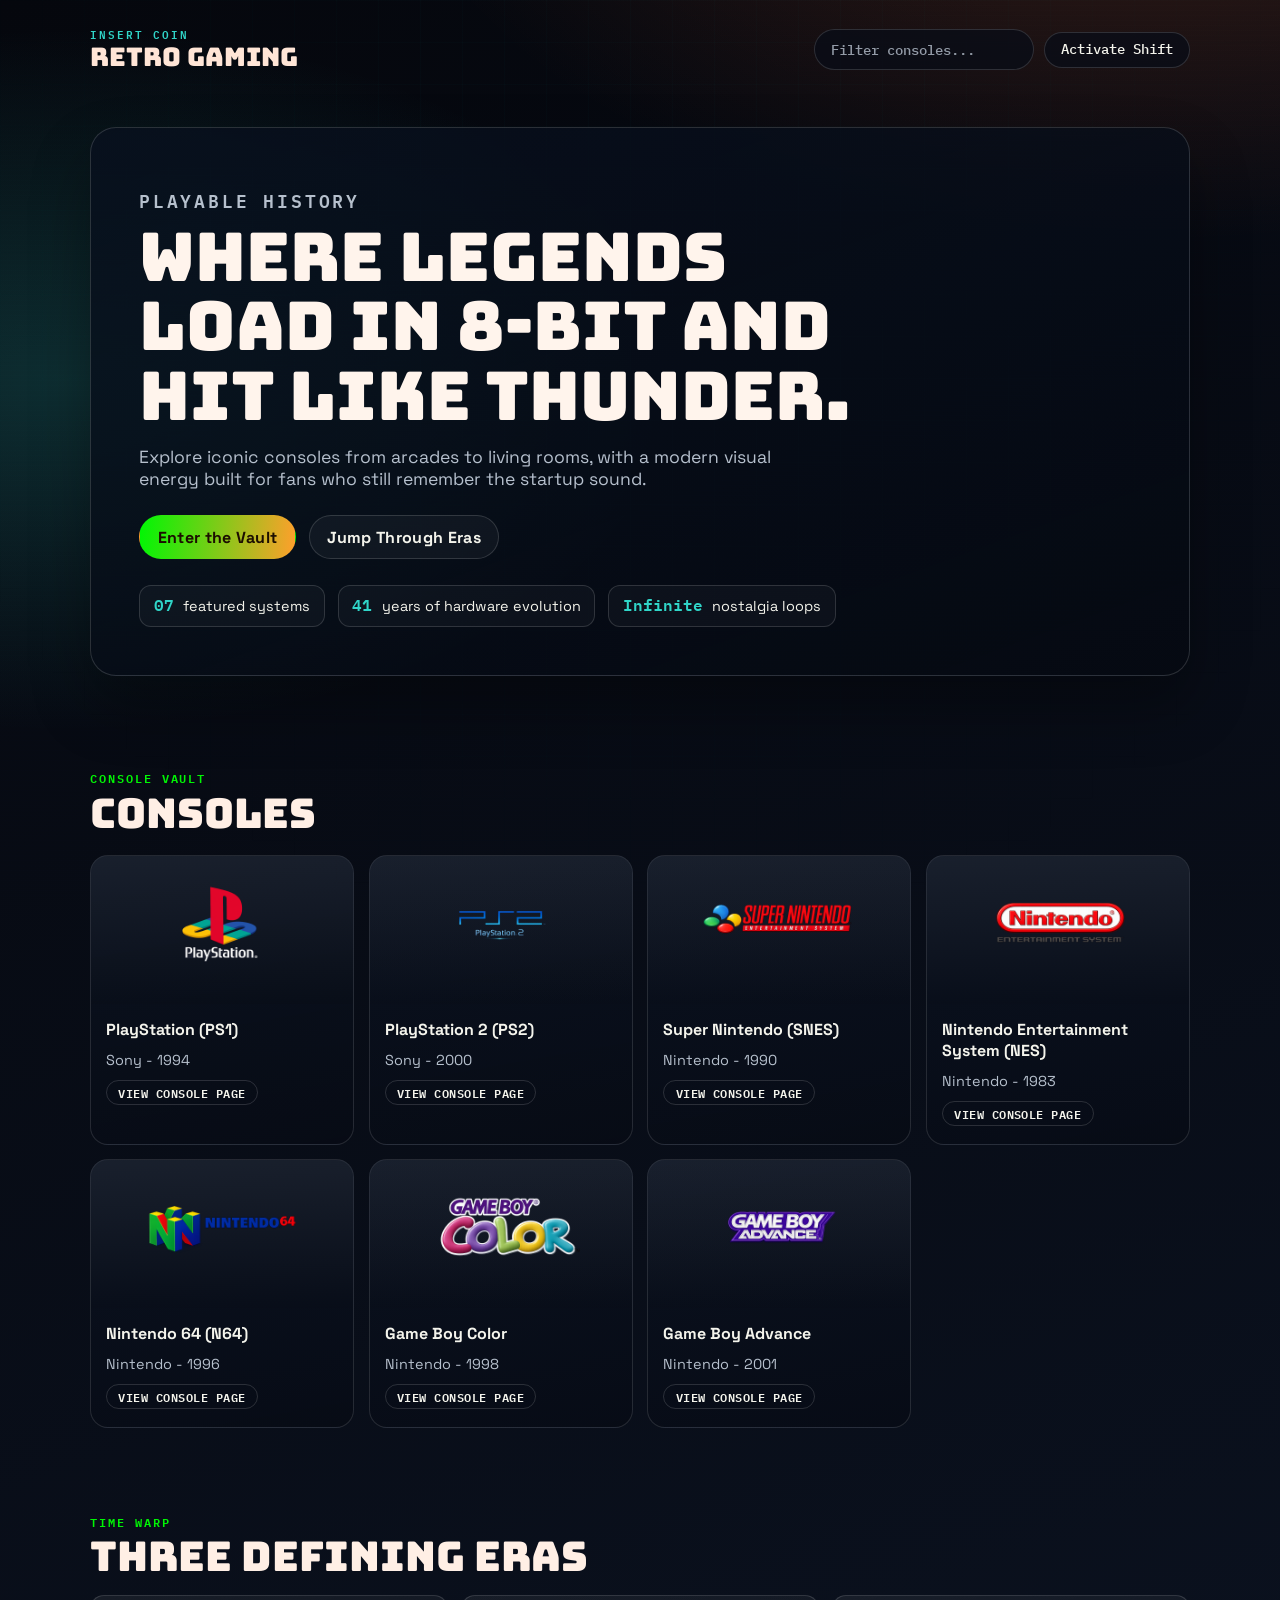
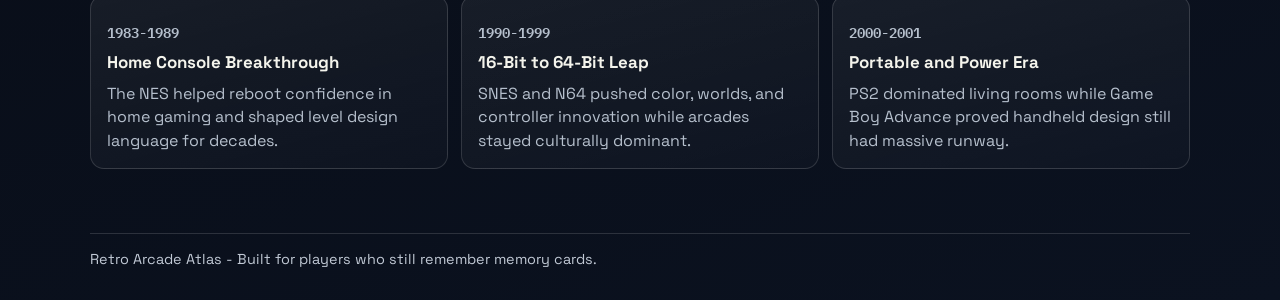
==== index.html @ 60bb1362 "first commit" ====
﻿<!doctype html>
<html lang="en">
<head>
  <meta charset="utf-8" />
  <meta name="viewport" content="width=device-width,initial-scale=1" />
  <title>Retro Gaming</title>
  <link rel="preconnect" href="https://fonts.googleapis.com">
  <link rel="preconnect" href="https://fonts.gstatic.com" crossorigin>
  <link href="https://fonts.googleapis.com/css2?family=Bungee&family=Space+Grotesk:wght@400;500;700&family=IBM+Plex+Mono:wght@400;600&display=swap" rel="stylesheet">
  <link rel="stylesheet" href="styles.css">
</head>
<body>
  <div class="bg-grid" aria-hidden="true"></div>

  <header class="site-hero">
    <nav class="nav shell">
      <div class="brand">
        <p class="brand-kicker">Insert Coin</p>
        <h1>Retro Gaming</h1>
      </div>
      <div class="controls">
        <input id="search" type="search" placeholder="Filter consoles..." aria-label="Search consoles">
        <button id="themeToggle" aria-pressed="false">Activate Shift</button>
      </div>
    </nav>

    <section class="hero-content shell" data-reveal>
      <p class="eyebrow">Playable History</p>
      <h2>Where Legends Load in 8-Bit and Hit Like Thunder.</h2>
      <p>Explore iconic consoles from arcades to living rooms, with a modern visual energy built for fans who still remember the startup sound.</p>
      <div class="hero-actions">
        <a href="#vault" class="btn btn-primary">Enter the Vault</a>
        <a href="#eras" class="btn btn-ghost">Jump Through Eras</a>
      </div>
      <ul class="stats" aria-label="Site highlights">
        <li><span>07</span> featured systems</li>
        <li><span>41</span> years of hardware evolution</li>
        <li><span>Infinite</span> nostalgia loops</li>
      </ul>
    </section>
  </header>

  <main>
    <section id="vault" class="games-section shell">
      <div class="section-heading" data-reveal>
        <p class="eyebrow">Console Vault</p>
        <h3>Consoles</h3>
      </div>

      <div class="grid" id="gameGrid">
        <article class="card" data-title="PlayStation PS1" data-reveal>
          <img src="images/PS1 Img (2).png" alt="PlayStation PS1 logo">
          <div class="card-copy">
            <h4>PlayStation (PS1)</h4>
            <p>Sony - 1994</p>
            <a class="card-link" href="consoles/ps1.html">View Console Page</a>
          </div>
        </article>

        <article class="card" data-title="PlayStation 2 PS2" data-reveal>
          <img src="images/PS2 img.png" alt="PlayStation 2 PS2 logo">
          <div class="card-copy">
            <h4>PlayStation 2 (PS2)</h4>
            <p>Sony - 2000</p>
            <a class="card-link" href="consoles/ps2.html">View Console Page</a>
          </div>
        </article>

        <article class="card" data-title="Super Nintendo SNES" data-reveal>
          <img src="images/SNES img.png" alt="Super Nintendo SNES logo">
          <div class="card-copy">
            <h4>Super Nintendo (SNES)</h4>
            <p>Nintendo - 1990</p>
            <a class="card-link" href="consoles/snes.html">View Console Page</a>
          </div>
        </article>

        <article class="card" data-title="Nintendo Entertainment System NES" data-reveal>
          <img src="images/NES ing.png" alt="Nintendo Entertainment System NES logo">
          <div class="card-copy">
            <h4>Nintendo Entertainment System (NES)</h4>
            <p>Nintendo - 1983</p>
            <a class="card-link" href="consoles/nes.html">View Console Page</a>
          </div>
        </article>

        <article class="card" data-title="Nintendo 64 N64" data-reveal>
          <img src="images/N64 img.png" alt="Nintendo 64 N64 logo">
          <div class="card-copy">
            <h4>Nintendo 64 (N64)</h4>
            <p>Nintendo - 1996</p>
            <a class="card-link" href="consoles/n64.html">View Console Page</a>
          </div>
        </article>

        <article class="card" data-title="Game Boy Color" data-reveal>
          <img src="images/GameBoy Color img.png" alt="Game Boy Color logo">
          <div class="card-copy">
            <h4>Game Boy Color</h4>
            <p>Nintendo - 1998</p>
            <a class="card-link" href="consoles/gameboy-color.html">View Console Page</a>
          </div>
        </article>

        <article class="card" data-title="Game Boy Advance" data-reveal>
          <img src="images/GameBoy Advance.png" alt="Game Boy Advance logo">
          <div class="card-copy">
            <h4>Game Boy Advance</h4>
            <p>Nintendo - 2001</p>
            <a class="card-link" href="consoles/gameboy-advance.html">View Console Page</a>
          </div>
        </article>
      </div>
    </section>

    <section id="eras" class="timeline shell" data-reveal>
      <div class="section-heading">
        <p class="eyebrow">Time Warp</p>
        <h3>Three Defining Eras</h3>
      </div>
      <div class="era-grid">
        <article>
          <p class="era-year">1983-1989</p>
          <h4>Home Console Breakthrough</h4>
          <p>The NES helped reboot confidence in home gaming and shaped level design language for decades.</p>
        </article>
        <article>
          <p class="era-year">1990-1999</p>
          <h4>16-Bit to 64-Bit Leap</h4>
          <p>SNES and N64 pushed color, worlds, and controller innovation while arcades stayed culturally dominant.</p>
        </article>
        <article>
          <p class="era-year">2000-2001</p>
          <h4>Portable and Power Era</h4>
          <p>PS2 dominated living rooms while Game Boy Advance proved handheld design still had massive runway.</p>
        </article>
      </div>
    </section>
  </main>

  <footer class="site-footer shell">
    <p>Retro Arcade Atlas - Built for players who still remember memory cards.</p>
  </footer>

  <script src="app.js"></script>
</body>
</html>
---- styles.css ----
﻿:root {
  --bg-0: #05070d;
  --bg-1: #0b1220;
  --ink: #f4f4ec;
  --muted: #b6c0cd;
  --line: rgba(255, 255, 255, 0.14);
  --brand: #00f604;
  --brand-2: #30d5c8;
  --panel: rgba(12, 20, 35, 0.78);
  --panel-soft: rgba(255, 255, 255, 0.04);
  --radius: 18px;
}

* {
  box-sizing: border-box;
}

html,
body {
  min-height: 100%;
}

body {
  margin: 0;
  color: var(--ink);
  font-family: "Space Grotesk", "Segoe UI", sans-serif;
  background:
    radial-gradient(80rem 45rem at 90% -10%, rgba(255, 107, 44, 0.2), transparent 60%),
    radial-gradient(70rem 40rem at 5% 20%, rgba(48, 213, 200, 0.18), transparent 55%),
    linear-gradient(160deg, var(--bg-0), var(--bg-1));
  overflow-x: hidden;
}

body::before {
  content: "";
  position: fixed;
  inset: 0;
  pointer-events: none;
  background: linear-gradient(rgba(255, 255, 255, 0.03) 1px, transparent 1px);
  background-size: 100% 5px;
  mix-blend-mode: soft-light;
  opacity: 0.4;
  z-index: 0;
}

.bg-grid {
  position: fixed;
  inset: 0;
  background-image:
    linear-gradient(rgba(48, 213, 200, 0.1) 1px, transparent 1px),
    linear-gradient(90deg, rgba(48, 213, 200, 0.1) 1px, transparent 1px);
  background-size: 42px 42px;
  mask-image: radial-gradient(circle at 50% 20%, #000 30%, transparent 90%);
  opacity: 0.2;
  z-index: 0;
}

.shell {
  width: min(1100px, calc(100% - 2rem));
  margin-inline: auto;
  position: relative;
  z-index: 1;
}

.site-hero {
  padding: 1rem 0 4rem;
}

.nav {
  display: flex;
  align-items: center;
  justify-content: space-between;
  gap: 1rem;
  padding: 0.8rem 0;
}

.brand-kicker {
  margin: 0;
  font: 600 0.68rem/1 "IBM Plex Mono", monospace;
  text-transform: uppercase;
  letter-spacing: 0.18em;
  color: var(--brand-2);
}

.brand h1 {
  margin: 0.35rem 0 0;
  font: 400 clamp(1.2rem, 2vw, 1.7rem) / 1 "Bungee", cursive;
  color: #ffe5d6;
}

.controls {
  display: flex;
  align-items: center;
  gap: 0.6rem;
}

.controls input,
.controls button {
  border: 1px solid var(--line);
  background: rgba(8, 12, 23, 0.75);
  color: var(--ink);
  border-radius: 999px;
  padding: 0.65rem 1rem;
  font: 500 0.86rem/1 "IBM Plex Mono", monospace;
}

.controls input {
  min-width: 220px;
}

.controls input::placeholder {
  color: color-mix(in srgb, var(--muted), transparent 20%);
}

.controls button {
  cursor: pointer;
  transition: transform 160ms ease, border-color 160ms ease, color 160ms ease;
}

.controls button:hover {
  transform: translateY(-2px);
  border-color: var(--brand-2);
  color: var(--brand-2);
}

.hero-content {
  margin-top: 2.7rem;
  background: linear-gradient(160deg, rgba(8, 16, 30, 0.84), rgba(5, 9, 17, 0.7));
  border: 1px solid rgba(255, 255, 255, 0.15);
  border-radius: calc(var(--radius) + 8px);
  padding: clamp(1.2rem, 4vw, 3rem);
  box-shadow: 0 30px 60px rgba(0, 0, 0, 0.32);
}

.eyebrow {
  margin: 0;
  color: var(--brand);
  font: 600 0.76rem/1 "IBM Plex Mono", monospace;
  letter-spacing: 0.16em;
  text-transform: uppercase;
}

.hero-content h2 {
  margin: 0.8rem 0 0;
  font: 400 clamp(2rem, 6vw, 4.2rem)/1.03 "Bungee", cursive;
  max-width: 18ch;
  color: #fff4ec;
  text-wrap: balance;
}

.hero-content > p {
  margin: 1rem 0 0;
  color: var(--muted);
  max-width: 60ch;
  font-size: clamp(1rem, 1.5vw, 1.1rem);
}

.hero-actions {
  display: flex;
  flex-wrap: wrap;
  gap: 0.8rem;
  margin-top: 1.6rem;
}

.btn {
  display: inline-flex;
  align-items: center;
  justify-content: center;
  min-height: 44px;
  padding: 0.6rem 1.1rem;
  border-radius: 999px;
  text-decoration: none;
  font-weight: 700;
  letter-spacing: 0.02em;
  border: 1px solid transparent;
}

.btn-primary {
  background: linear-gradient(95deg, var(--brand), #ff9f2c);
  color: #1c0e00;
}

.btn-ghost {
  border-color: var(--line);
  color: var(--ink);
  background: rgba(255, 255, 255, 0.04);
}

.stats {
  list-style: none;
  margin: 1.6rem 0 0;
  padding: 0;
  display: flex;
  flex-wrap: wrap;
  gap: 0.8rem;
}

.stats li {
  border: 1px solid var(--line);
  border-radius: 12px;
  padding: 0.7rem 0.85rem;
  background: rgba(255, 255, 255, 0.03);
  font-size: 0.9rem;
}

.stats span {
  font: 600 1rem/1 "IBM Plex Mono", monospace;
  color: var(--brand-2);
  margin-right: 0.35rem;
}

main {
  position: relative;
  z-index: 1;
}

.games-section,
.timeline {
  padding: 2rem 0 3rem;
}

.section-heading h3 {
  margin: 0.4rem 0 0;
  font: 400 clamp(1.6rem, 3.2vw, 2.6rem)/1.1 "Bungee", cursive;
  color: #ffefe5;
}

.grid {
  margin-top: 1.2rem;
  display: grid;
  grid-template-columns: repeat(auto-fit, minmax(220px, 1fr));
  gap: 0.9rem;
}

.card {
  background: linear-gradient(170deg, var(--panel), rgba(7, 11, 21, 0.85));
  border: 1px solid rgba(255, 255, 255, 0.12);
  border-radius: var(--radius);
  overflow: hidden;
  min-height: 240px;
  transition: transform 220ms ease, border-color 220ms ease, box-shadow 220ms ease;
}

.card img {
  width: 100%;
  height: 148px;
  object-fit: contain;
  display: block;
  padding: 1rem;
  background: linear-gradient(180deg, rgba(255, 255, 255, 0.06), rgba(0, 0, 0, 0.05));
}

.card-copy {
  padding: 0.95rem 0.95rem 1.1rem;
}

.card h4 {
  margin: 0;
  font-size: 1rem;
}

.card p {
  margin: 0.4rem 0 0;
  color: var(--muted);
  font-size: 0.9rem;
}

.card:hover {
  transform: translateY(-5px);
  border-color: color-mix(in srgb, var(--brand-2), white 20%);
  box-shadow: 0 20px 38px rgba(0, 0, 0, 0.35);
}

.timeline {
  margin-top: 0.5rem;
}

.era-grid {
  display: grid;
  grid-template-columns: repeat(auto-fit, minmax(220px, 1fr));
  gap: 0.8rem;
  margin-top: 1rem;
}

.era-grid article {
  background: linear-gradient(165deg, rgba(255, 255, 255, 0.06), rgba(255, 255, 255, 0.02));
  border: 1px solid rgba(255, 255, 255, 0.14);
  border-radius: 14px;
  padding: 1rem;
}

.era-year {
  margin: 0;
  color: var(--brand);
  font: 600 0.86rem/1 "IBM Plex Mono", monospace;
}

.era-grid h4 {
  margin: 0.55rem 0 0;
  font-size: 1.06rem;
}

.era-grid p {
  margin: 0.6rem 0 0;
  color: var(--muted);
  line-height: 1.45;
}

.site-footer {
  padding: 1rem 0 2rem;
  color: color-mix(in srgb, var(--muted), white 15%);
  font-size: 0.9rem;
}

.site-footer p {
  margin: 0;
  border-top: 1px solid var(--line);
  padding-top: 1rem;
}

[data-reveal] {
  opacity: 0;
  transform: translateY(14px) scale(0.99);
  transition: opacity 440ms ease, transform 440ms ease;
}

[data-reveal].in-view {
  opacity: 1;
  transform: translateY(0) scale(1);
}

body.mode-shift {
  --brand: #f7d12f;
  --brand-2: #84f8ff;
  --line: rgba(132, 248, 255, 0.35);
  background:
    radial-gradient(74rem 42rem at 90% -10%, rgba(247, 209, 47, 0.22), transparent 58%),
    radial-gradient(60rem 36rem at 8% 20%, rgba(132, 248, 255, 0.2), transparent 52%),
    linear-gradient(165deg, #050709, #0a1624);
}

body.mode-shift .hero-content {
  border-color: rgba(132, 248, 255, 0.35);
  box-shadow: 0 30px 80px rgba(132, 248, 255, 0.12);
}

@media (max-width: 760px) {
  .nav {
    flex-direction: column;
    align-items: stretch;
  }

  .controls {
    width: 100%;
    flex-wrap: wrap;
  }

  .controls input {
    flex: 1;
    min-width: 0;
  }

  .controls button {
    width: 100%;
  }
}

@media (prefers-reduced-motion: reduce) {
  * {
    animation-duration: 0ms !important;
    animation-iteration-count: 1 !important;
    transition-duration: 0ms !important;
    scroll-behavior: auto !important;
  }

  [data-reveal] {
    opacity: 1;
    transform: none;
  }
}
.card-copy {
  display: flex;
  flex-direction: column;
  gap: 0.25rem;
}

.card-link {
  margin-top: 0.45rem;
  display: inline-flex;
  align-items: center;
  width: fit-content;
  padding: 0.35rem 0.7rem;
  border: 1px solid var(--line);
  border-radius: 999px;
  color: var(--ink);
  text-decoration: none;
  font: 600 0.75rem/1 "IBM Plex Mono", monospace;
  letter-spacing: 0.04em;
  text-transform: uppercase;
  transition: transform 160ms ease, border-color 160ms ease, color 160ms ease;
}

.card-link:hover {
  transform: translateY(-2px);
  border-color: var(--brand-2);
  color: var(--brand-2);
}

.console-page .console-main {
  padding: 2rem 0 3rem;
  position: relative;
  z-index: 1;
}

.console-hero {
  display: grid;
  grid-template-columns: minmax(250px, 340px) 1fr;
  gap: 1.2rem;
  padding: 1.2rem;
  border: 1px solid var(--line);
  border-radius: calc(var(--radius) + 4px);
  background: linear-gradient(160deg, rgba(8, 16, 30, 0.84), rgba(5, 9, 17, 0.7));
}

.console-hero img {
  width: 100%;
  height: 220px;
  object-fit: contain;
  border-radius: 12px;
  background: rgba(255, 255, 255, 0.06);
  padding: 1rem;
}

.console-meta h1 {
  margin: 0.4rem 0 0;
  font: 400 clamp(1.6rem, 4vw, 2.8rem)/1.04 "Bungee", cursive;
  color: #ffefe5;
}

.console-meta p {
  margin: 0.8rem 0 0;
  color: var(--muted);
  line-height: 1.5;
}

.console-facts {
  margin: 1.2rem 0 0;
  padding: 0;
  list-style: none;
  display: grid;
  grid-template-columns: repeat(auto-fit, minmax(180px, 1fr));
  gap: 0.6rem;
}

.console-facts li {
  background: var(--panel-soft);
  border: 1px solid var(--line);
  border-radius: 10px;
  padding: 0.7rem;
  color: var(--muted);
  font-size: 0.92rem;
}

.back-link {
  display: inline-flex;
  margin-top: 1.1rem;
  text-decoration: none;
  color: var(--brand-2);
  font: 600 0.82rem/1 "IBM Plex Mono", monospace;
  letter-spacing: 0.05em;
  text-transform: uppercase;
}

@media (max-width: 760px) {
  .console-hero {
    grid-template-columns: 1fr;
  }

  .console-hero img {
    height: 190px;
  }
}
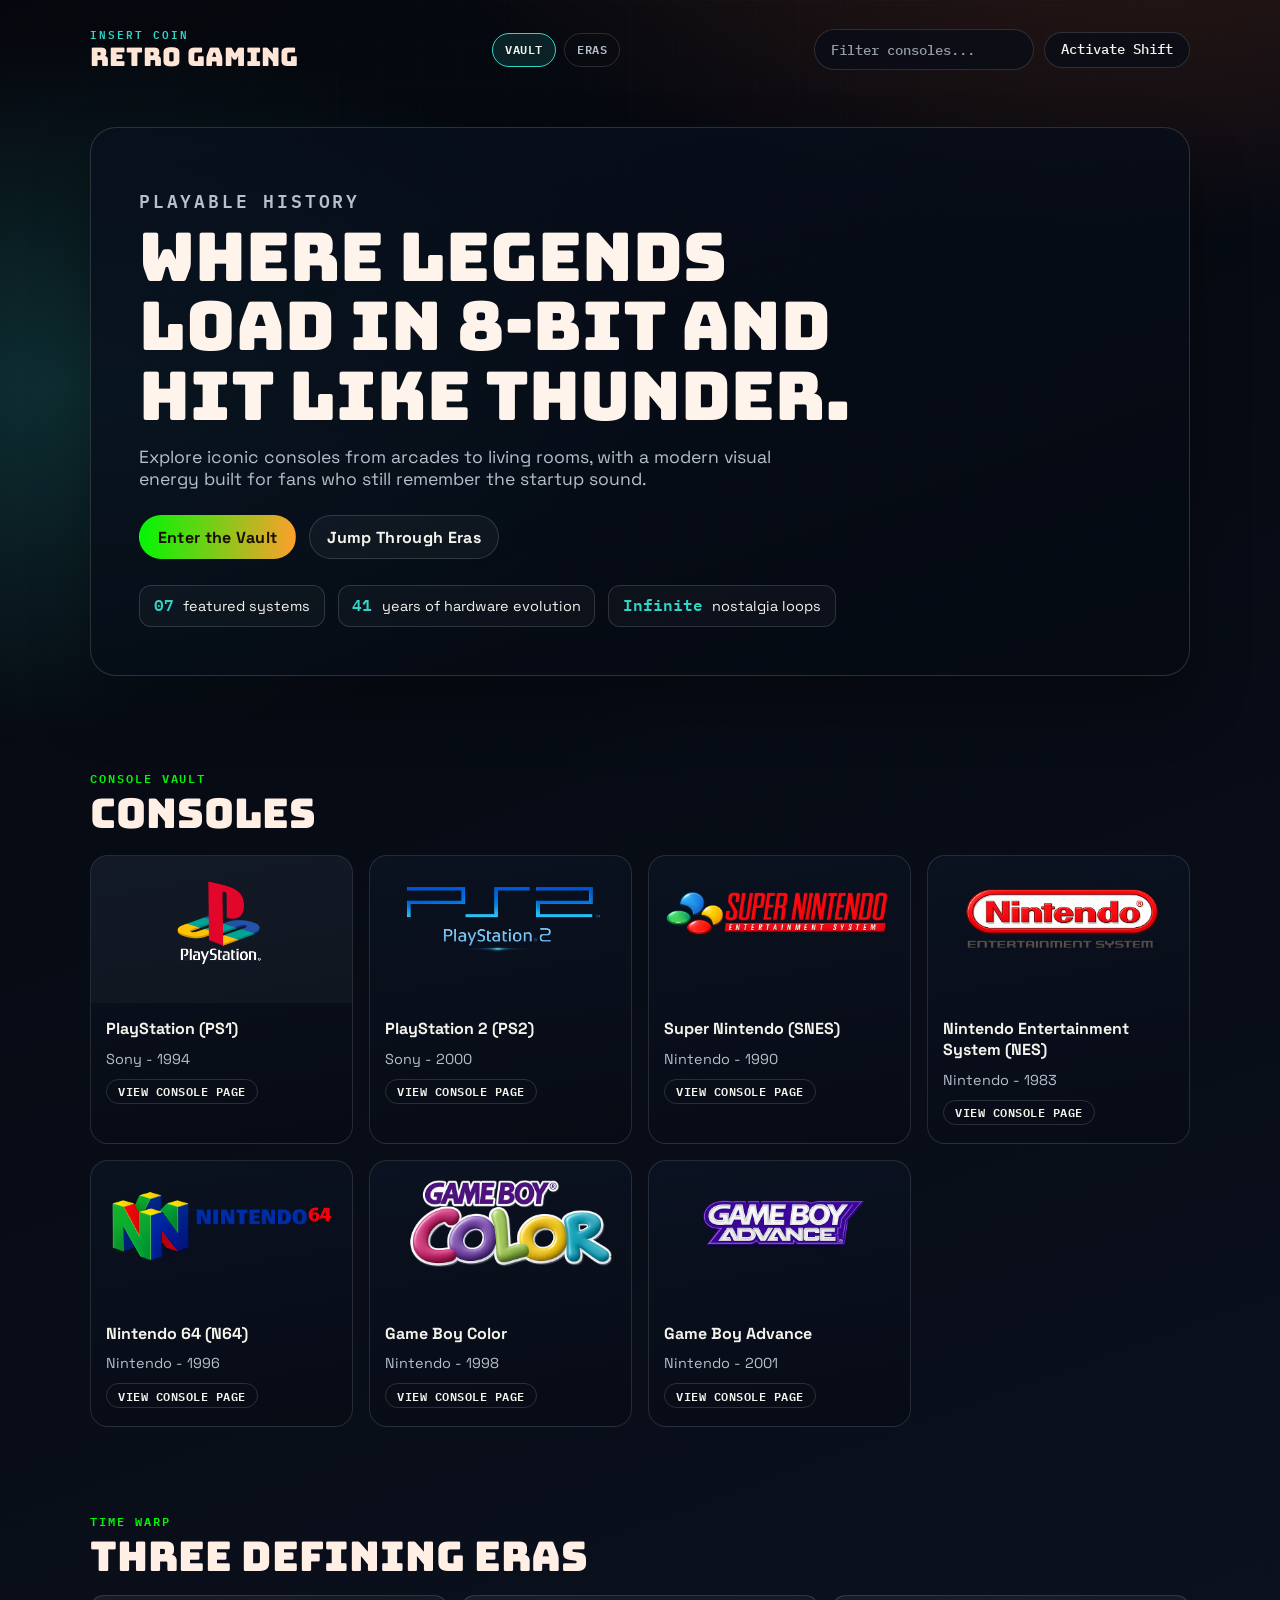
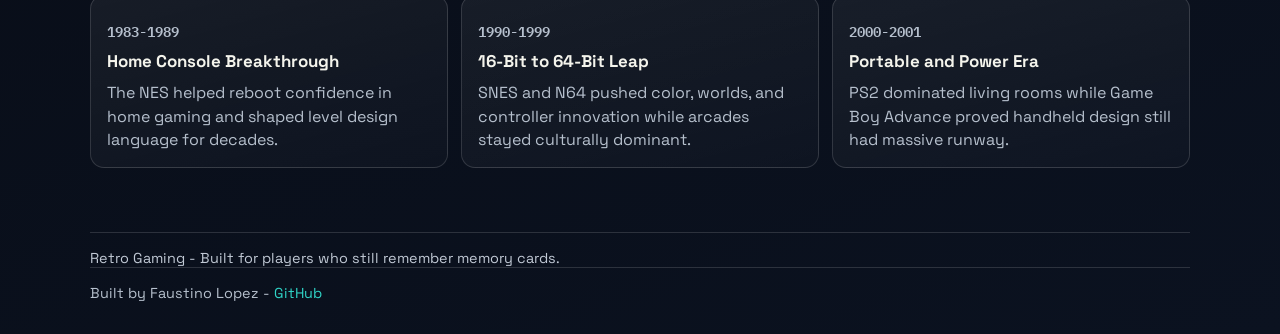
==== commit 0afb0888: "Enhance navigation and UX with active link highlighting, smooth scrolling, and new site links" ====
--- a/index.html
+++ b/index.html
@@ -3,7 +3,7 @@
 <head>
   <meta charset="utf-8" />
   <meta name="viewport" content="width=device-width,initial-scale=1" />
-  <title>Retro Gaming</title>
+  <title>Retro Arcade Atlas</title>
   <link rel="preconnect" href="https://fonts.googleapis.com">
   <link rel="preconnect" href="https://fonts.gstatic.com" crossorigin>
   <link href="https://fonts.googleapis.com/css2?family=Bungee&family=Space+Grotesk:wght@400;500;700&family=IBM+Plex+Mono:wght@400;600&display=swap" rel="stylesheet">
@@ -18,6 +18,12 @@
         <p class="brand-kicker">Insert Coin</p>
         <h1>Retro Gaming</h1>
       </div>
+
+      <div class="site-links" aria-label="Section links">
+        <a class="nav-link active" href="#vault">Vault</a>
+        <a class="nav-link" href="#eras">Eras</a>
+      </div>
+
       <div class="controls">
         <input id="search" type="search" placeholder="Filter consoles..." aria-label="Search consoles">
         <button id="themeToggle" aria-pressed="false">Activate Shift</button>
@@ -49,7 +55,7 @@
 
       <div class="grid" id="gameGrid">
         <article class="card" data-title="PlayStation PS1" data-reveal>
-          <img src="images/PS1 Img (2).png" alt="PlayStation PS1 logo">
+          <img class="ps1-image" src="docs/images/PS1 Img (2).png" alt="Original Sony PlayStation console from 1994">
           <div class="card-copy">
             <h4>PlayStation (PS1)</h4>
             <p>Sony - 1994</p>
@@ -58,7 +64,7 @@
         </article>
 
         <article class="card" data-title="PlayStation 2 PS2" data-reveal>
-          <img src="images/PS2 img.png" alt="PlayStation 2 PS2 logo">
+          <img src="docs/images/PS2 img.png" alt="Sony PlayStation 2 console released in 2000">
           <div class="card-copy">
             <h4>PlayStation 2 (PS2)</h4>
             <p>Sony - 2000</p>
@@ -67,7 +73,7 @@
         </article>
 
         <article class="card" data-title="Super Nintendo SNES" data-reveal>
-          <img src="images/SNES img.png" alt="Super Nintendo SNES logo">
+          <img src="docs/images/SNES img.png" alt="Super Nintendo Entertainment System 16-bit console">
           <div class="card-copy">
             <h4>Super Nintendo (SNES)</h4>
             <p>Nintendo - 1990</p>
@@ -76,7 +82,7 @@
         </article>
 
         <article class="card" data-title="Nintendo Entertainment System NES" data-reveal>
-          <img src="images/NES ing.png" alt="Nintendo Entertainment System NES logo">
+          <img src="docs/images/NES ing.png" alt="Nintendo Entertainment System home console from the 1980s">
           <div class="card-copy">
             <h4>Nintendo Entertainment System (NES)</h4>
             <p>Nintendo - 1983</p>
@@ -85,7 +91,7 @@
         </article>
 
         <article class="card" data-title="Nintendo 64 N64" data-reveal>
-          <img src="images/N64 img.png" alt="Nintendo 64 N64 logo">
+          <img src="docs/images/N64 img.png" alt="Nintendo 64 console known for analog control and local multiplayer">
           <div class="card-copy">
             <h4>Nintendo 64 (N64)</h4>
             <p>Nintendo - 1996</p>
@@ -94,7 +100,7 @@
         </article>
 
         <article class="card" data-title="Game Boy Color" data-reveal>
-          <img src="images/GameBoy Color img.png" alt="Game Boy Color logo">
+          <img src="docs/images/GameBoy Color img.png" alt="Nintendo Game Boy Color handheld console">
           <div class="card-copy">
             <h4>Game Boy Color</h4>
             <p>Nintendo - 1998</p>
@@ -103,7 +109,7 @@
         </article>
 
         <article class="card" data-title="Game Boy Advance" data-reveal>
-          <img src="images/GameBoy Advance.png" alt="Game Boy Advance logo">
+          <img src="docs/images/GameBoy Advance.png" alt="Nintendo Game Boy Advance handheld console released in 2001">
           <div class="card-copy">
             <h4>Game Boy Advance</h4>
             <p>Nintendo - 2001</p>
@@ -139,7 +145,8 @@
   </main>
 
   <footer class="site-footer shell">
-    <p>Retro Arcade Atlas - Built for players who still remember memory cards.</p>
+    <p>Retro Gaming - Built for players who still remember memory cards.</p>
+    <p class="footer-signature">Built by Faustino Lopez - <a href="https://github.com/faustinolopez" target="_blank" rel="noopener noreferrer">GitHub</a></p>
   </footer>
 
   <script src="app.js"></script>
--- a/styles.css
+++ b/styles.css
@@ -480,3 +480,96 @@
     height: 190px;
   }
 }
+/* UX polish update */
+html {
+  scroll-behavior: smooth;
+}
+
+#vault,
+#eras {
+  scroll-margin-top: 1rem;
+}
+
+.site-links {
+  display: inline-flex;
+  gap: 0.5rem;
+  align-items: center;
+}
+
+.nav-link {
+  display: inline-flex;
+  align-items: center;
+  min-height: 34px;
+  padding: 0.4rem 0.75rem;
+  border-radius: 999px;
+  text-decoration: none;
+  border: 1px solid var(--line);
+  color: var(--muted);
+  font: 600 0.74rem/1 "IBM Plex Mono", monospace;
+  letter-spacing: 0.05em;
+  text-transform: uppercase;
+  transition: color 160ms ease, border-color 160ms ease, background-color 160ms ease;
+}
+
+.nav-link:hover,
+.nav-link.active {
+  color: var(--ink);
+  border-color: var(--brand-2);
+  background: rgba(48, 213, 200, 0.12);
+}
+
+.grid {
+  grid-template-columns: repeat(auto-fit, minmax(230px, 1fr));
+  gap: 1rem;
+  align-items: stretch;
+}
+
+.card {
+  display: flex;
+  flex-direction: column;
+  min-height: 100%;
+}
+
+.card img {
+  aspect-ratio: 16 / 9;
+  width: 100%;
+  height: auto;
+  object-fit: cover;
+  padding: 0;
+  background: none;
+}
+
+.card img.ps1-image {
+  object-fit: contain;
+  padding: 0.55rem;
+  background: rgba(255, 255, 255, 0.03);
+}
+
+.card-copy {
+  flex: 1;
+}
+
+.footer-signature {
+  margin-top: 0.65rem;
+  color: var(--muted);
+}
+
+.footer-signature a {
+  color: var(--brand-2);
+  text-decoration: none;
+}
+
+.footer-signature a:hover {
+  text-decoration: underline;
+}
+
+@media (max-width: 980px) {
+  .nav {
+    flex-wrap: wrap;
+  }
+
+  .site-links {
+    order: 3;
+    width: 100%;
+  }
+}
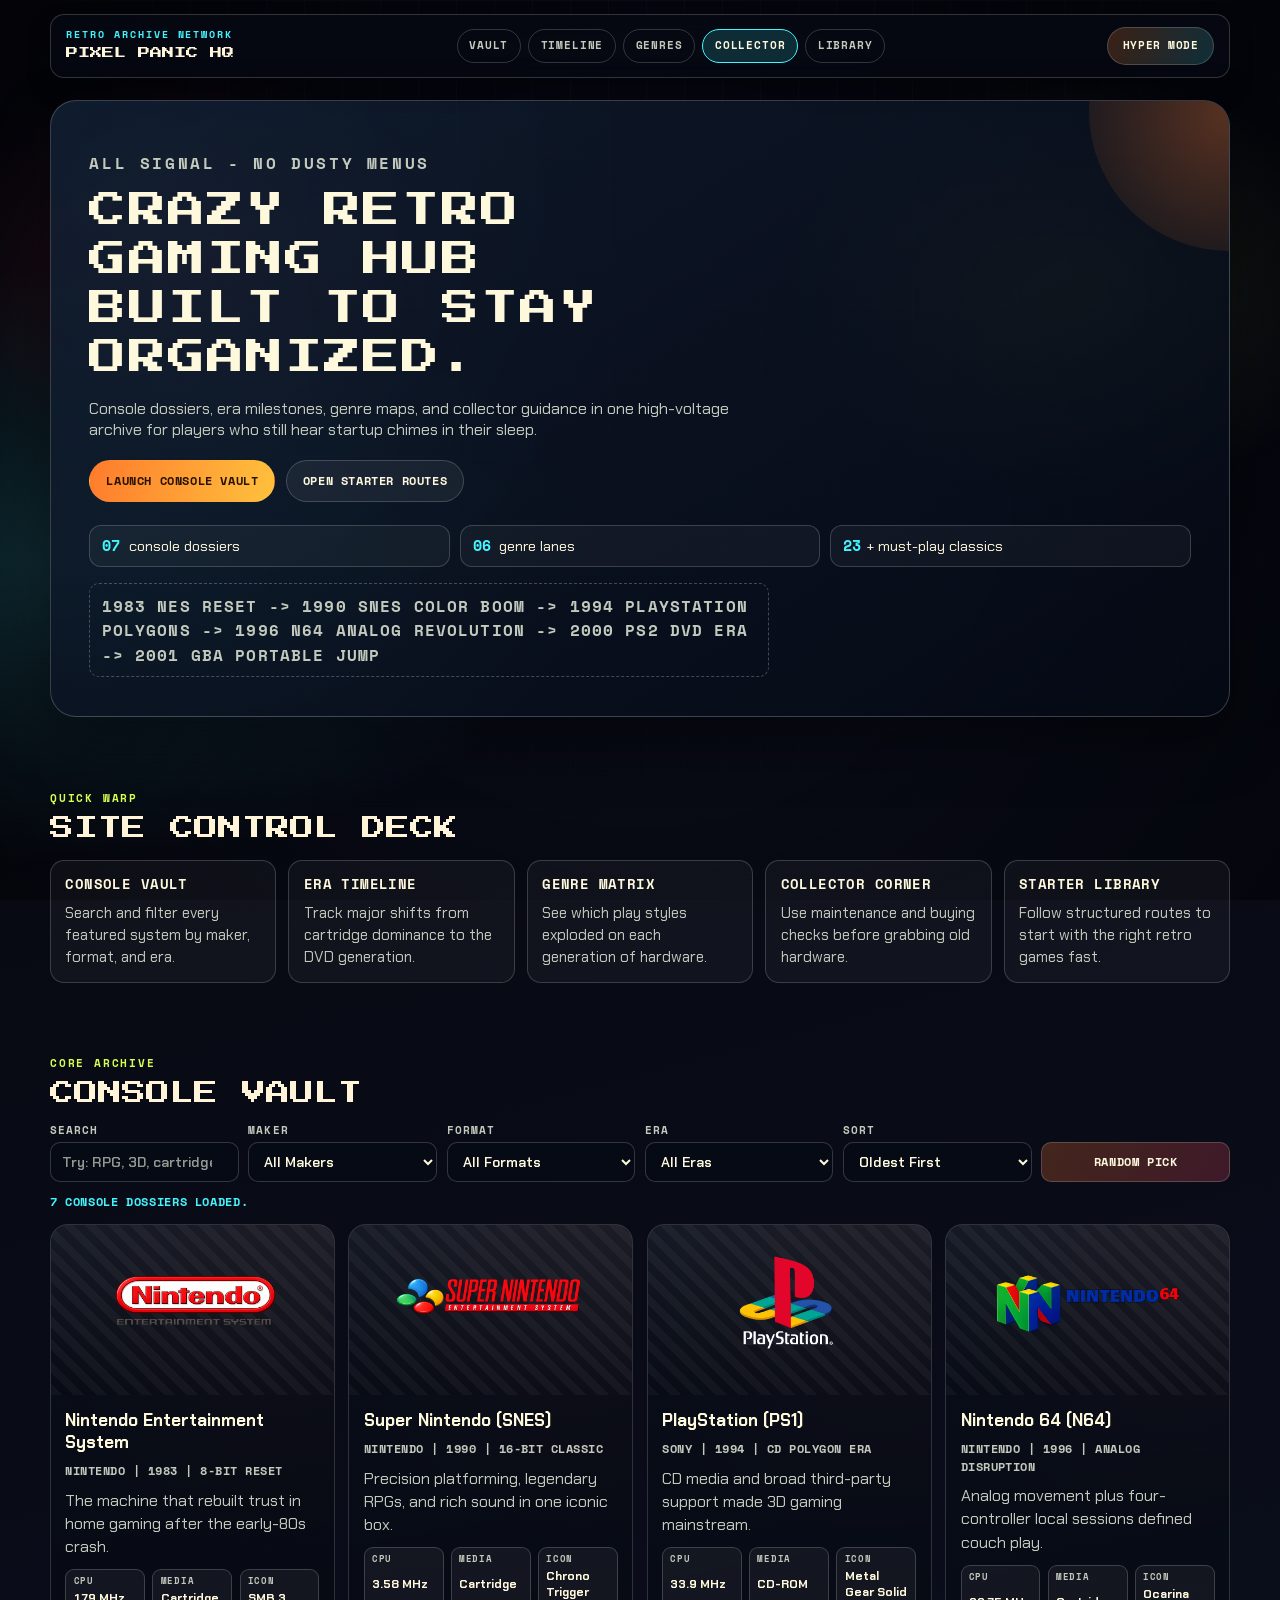
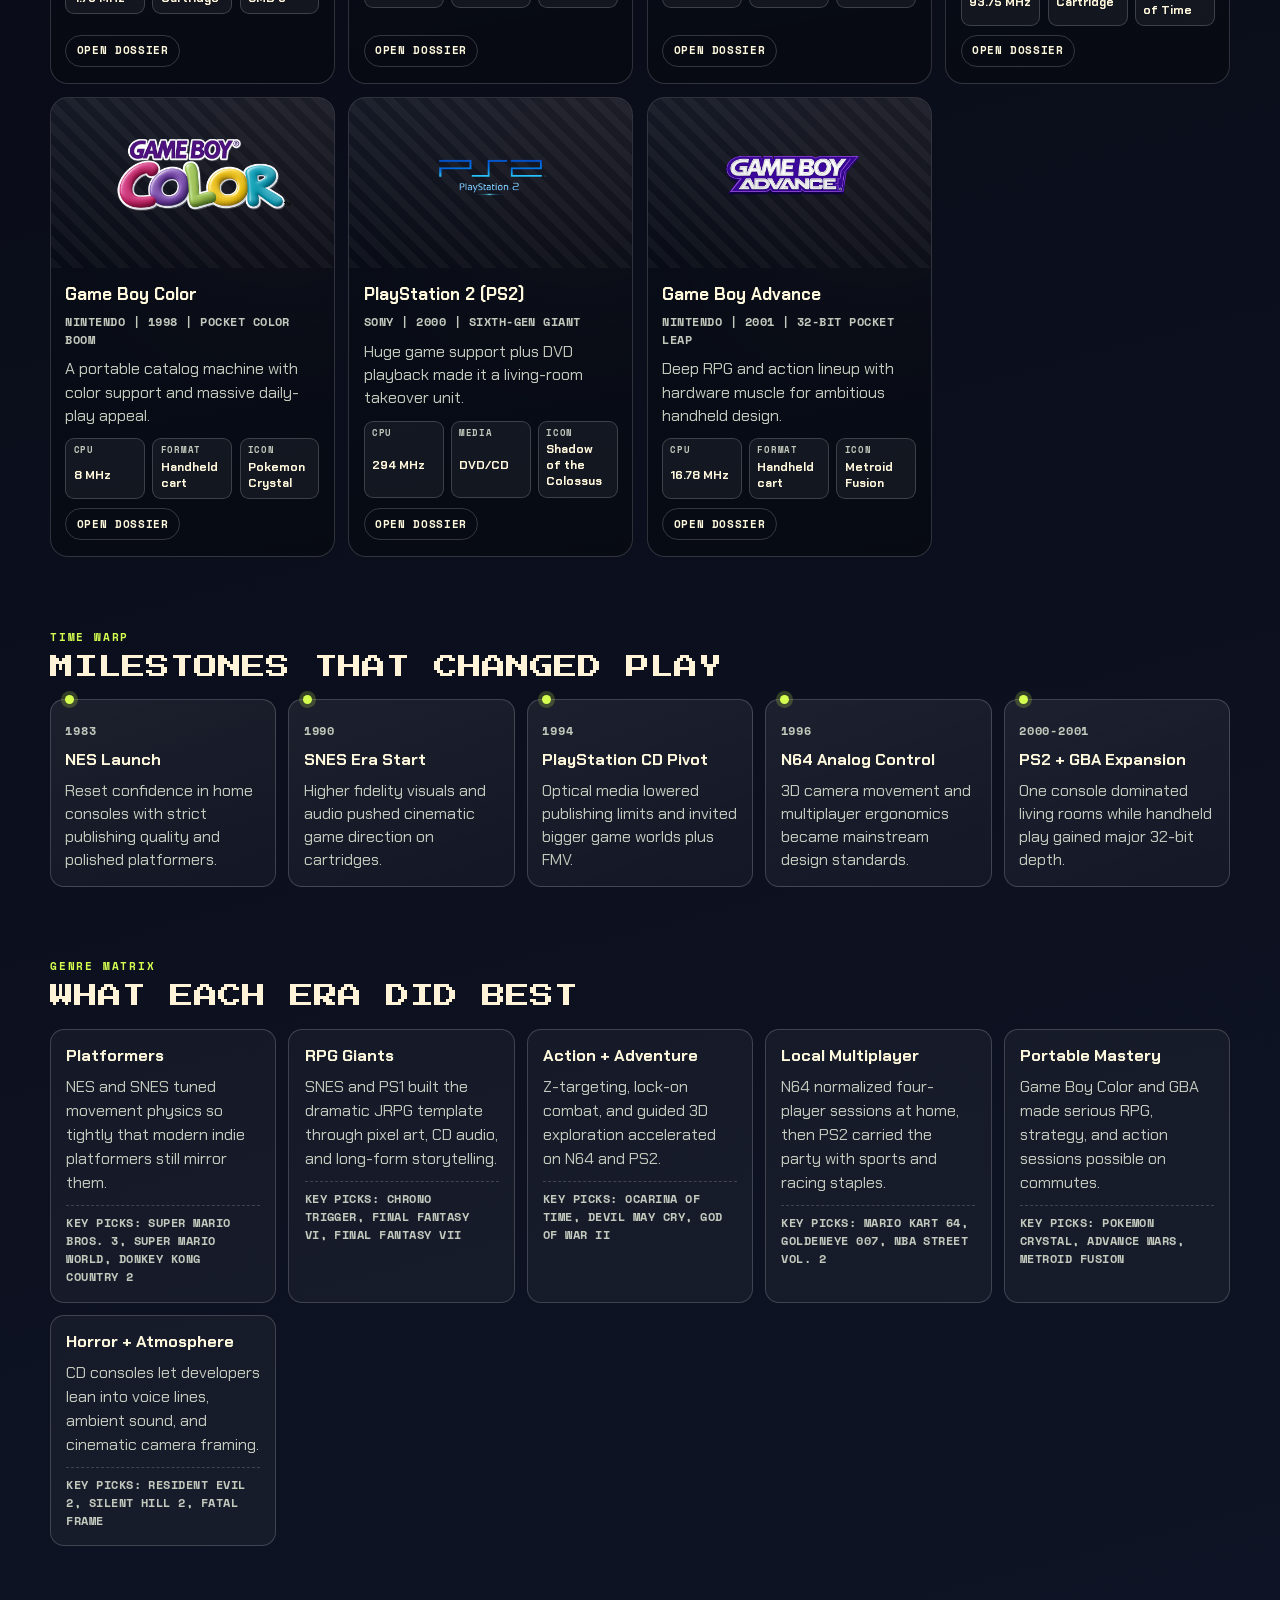
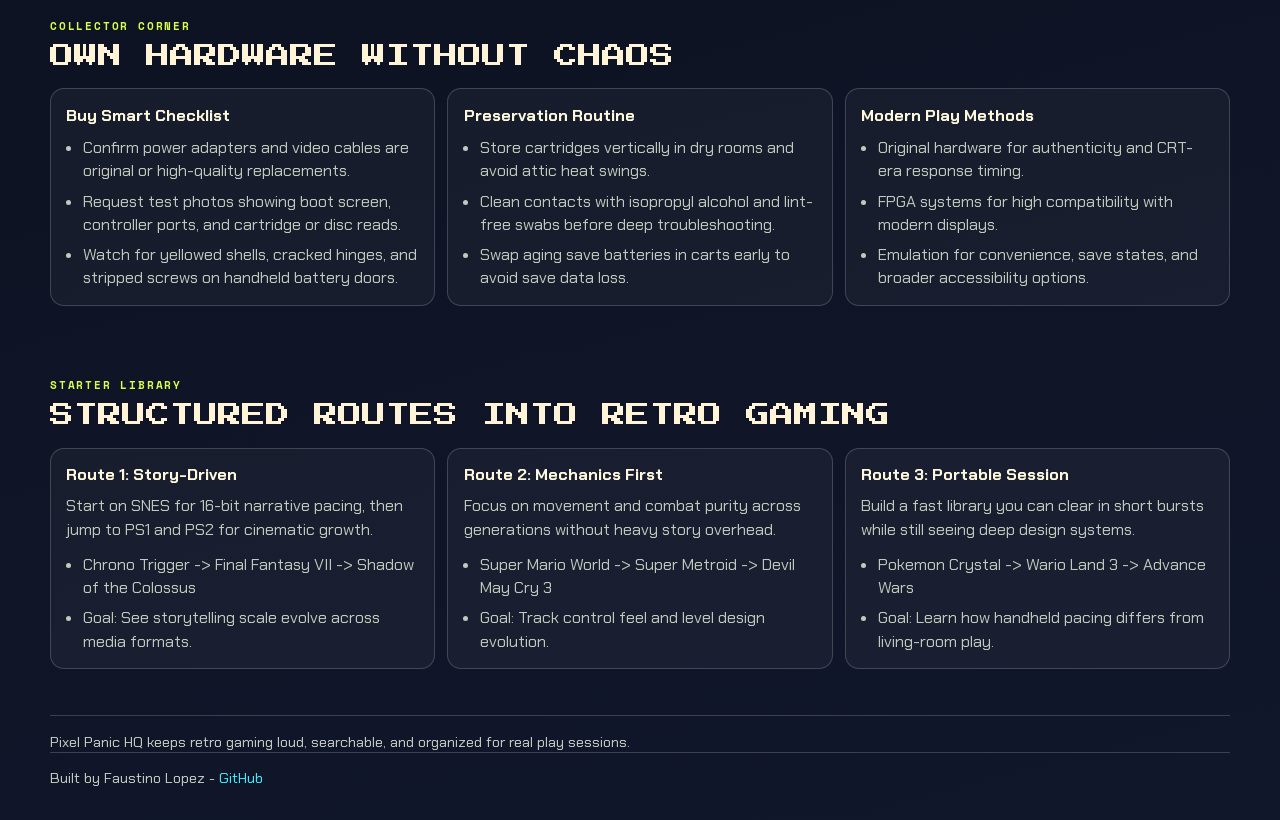
==== commit f5d7c458: "Refactor styles for improved aesthetics and responsiveness - Updated color variables for a fresh loo" ====
--- a/index.html
+++ b/index.html
@@ -1,154 +1,387 @@
-﻿<!doctype html>
+<!doctype html>
 <html lang="en">
 <head>
   <meta charset="utf-8" />
   <meta name="viewport" content="width=device-width,initial-scale=1" />
-  <title>Retro Arcade Atlas</title>
+  <title>Pixel Panic HQ | Retro Gaming Command Center</title>
   <link rel="preconnect" href="https://fonts.googleapis.com">
   <link rel="preconnect" href="https://fonts.gstatic.com" crossorigin>
-  <link href="https://fonts.googleapis.com/css2?family=Bungee&family=Space+Grotesk:wght@400;500;700&family=IBM+Plex+Mono:wght@400;600&display=swap" rel="stylesheet">
+  <link href="https://fonts.googleapis.com/css2?family=Press+Start+2P&family=Chakra+Petch:wght@400;500;600;700&family=Space+Mono:wght@400;700&display=swap" rel="stylesheet">
   <link rel="stylesheet" href="styles.css">
 </head>
-<body>
+<body id="top">
   <div class="bg-grid" aria-hidden="true"></div>
+  <div class="bg-glow" aria-hidden="true"></div>
 
   <header class="site-hero">
-    <nav class="nav shell">
-      <div class="brand">
-        <p class="brand-kicker">Insert Coin</p>
-        <h1>Retro Gaming</h1>
-      </div>
+    <nav class="main-nav shell">
+      <a class="brand" href="#top" aria-label="Pixel Panic HQ homepage">
+        <span class="brand-kicker">Retro Archive Network</span>
+        <span class="brand-title">Pixel Panic HQ</span>
+      </a>
 
       <div class="site-links" aria-label="Section links">
         <a class="nav-link active" href="#vault">Vault</a>
-        <a class="nav-link" href="#eras">Eras</a>
-      </div>
-
-      <div class="controls">
-        <input id="search" type="search" placeholder="Filter consoles..." aria-label="Search consoles">
-        <button id="themeToggle" aria-pressed="false">Activate Shift</button>
-      </div>
+        <a class="nav-link" href="#timeline">Timeline</a>
+        <a class="nav-link" href="#genres">Genres</a>
+        <a class="nav-link" href="#collectors">Collector</a>
+        <a class="nav-link" href="#library">Library</a>
+      </div>
+
+      <button id="themeToggle" class="mode-toggle" aria-pressed="false">Hyper Mode</button>
     </nav>
 
-    <section class="hero-content shell" data-reveal>
-      <p class="eyebrow">Playable History</p>
-      <h2>Where Legends Load in 8-Bit and Hit Like Thunder.</h2>
-      <p>Explore iconic consoles from arcades to living rooms, with a modern visual energy built for fans who still remember the startup sound.</p>
+    <section class="hero-shell shell" data-reveal>
+      <p class="eyebrow">All Signal - No Dusty Menus</p>
+      <h1>Crazy Retro Gaming Hub Built to Stay Organized.</h1>
+      <p>Console dossiers, era milestones, genre maps, and collector guidance in one high-voltage archive for players who still hear startup chimes in their sleep.</p>
       <div class="hero-actions">
-        <a href="#vault" class="btn btn-primary">Enter the Vault</a>
-        <a href="#eras" class="btn btn-ghost">Jump Through Eras</a>
-      </div>
-      <ul class="stats" aria-label="Site highlights">
-        <li><span>07</span> featured systems</li>
-        <li><span>41</span> years of hardware evolution</li>
-        <li><span>Infinite</span> nostalgia loops</li>
+        <a href="#vault" class="btn btn-primary">Launch Console Vault</a>
+        <a href="#library" class="btn btn-ghost">Open Starter Routes</a>
+      </div>
+      <ul class="hero-stats" aria-label="Site highlights">
+        <li><span>07</span> console dossiers</li>
+        <li><span>06</span> genre lanes</li>
+        <li><span>23</span>+ must-play classics</li>
       </ul>
+      <p class="hero-ticker">1983 NES reset -> 1990 SNES color boom -> 1994 PlayStation polygons -> 1996 N64 analog revolution -> 2000 PS2 DVD era -> 2001 GBA portable jump</p>
     </section>
   </header>
 
   <main>
-    <section id="vault" class="games-section shell">
+    <section id="index" class="quick-index shell section-block" data-reveal>
+      <div class="section-heading">
+        <p class="eyebrow">Quick Warp</p>
+        <h2>Site Control Deck</h2>
+      </div>
+      <div class="quick-index-grid">
+        <a href="#vault">
+          <strong>Console Vault</strong>
+          <span>Search and filter every featured system by maker, format, and era.</span>
+        </a>
+        <a href="#timeline">
+          <strong>Era Timeline</strong>
+          <span>Track major shifts from cartridge dominance to the DVD generation.</span>
+        </a>
+        <a href="#genres">
+          <strong>Genre Matrix</strong>
+          <span>See which play styles exploded on each generation of hardware.</span>
+        </a>
+        <a href="#collectors">
+          <strong>Collector Corner</strong>
+          <span>Use maintenance and buying checks before grabbing old hardware.</span>
+        </a>
+        <a href="#library">
+          <strong>Starter Library</strong>
+          <span>Follow structured routes to start with the right retro games fast.</span>
+        </a>
+      </div>
+    </section>
+
+    <section id="vault" class="shell section-block">
       <div class="section-heading" data-reveal>
-        <p class="eyebrow">Console Vault</p>
-        <h3>Consoles</h3>
-      </div>
-
-      <div class="grid" id="gameGrid">
-        <article class="card" data-title="PlayStation PS1" data-reveal>
-          <img class="ps1-image" src="docs/images/PS1 Img (2).png" alt="Original Sony PlayStation console from 1994">
-          <div class="card-copy">
-            <h4>PlayStation (PS1)</h4>
-            <p>Sony - 1994</p>
-            <a class="card-link" href="consoles/ps1.html">View Console Page</a>
-          </div>
-        </article>
-
-        <article class="card" data-title="PlayStation 2 PS2" data-reveal>
+        <p class="eyebrow">Core Archive</p>
+        <h2>Console Vault</h2>
+      </div>
+
+      <form class="filter-panel" id="filterPanel" data-reveal>
+        <label class="field">
+          <span>Search</span>
+          <input id="search" type="search" placeholder="Try: RPG, 3D, cartridge..." aria-label="Search consoles by keyword">
+        </label>
+        <label class="field">
+          <span>Maker</span>
+          <select id="makerFilter" aria-label="Filter by maker">
+            <option value="all">All Makers</option>
+            <option value="nintendo">Nintendo</option>
+            <option value="sony">Sony</option>
+          </select>
+        </label>
+        <label class="field">
+          <span>Format</span>
+          <select id="formatFilter" aria-label="Filter by media format">
+            <option value="all">All Formats</option>
+            <option value="cartridge">Cartridge</option>
+            <option value="optical">Optical Disc</option>
+            <option value="hybrid">Hybrid / Handheld</option>
+          </select>
+        </label>
+        <label class="field">
+          <span>Era</span>
+          <select id="eraFilter" aria-label="Filter by era">
+            <option value="all">All Eras</option>
+            <option value="1980s">1980s</option>
+            <option value="1990s">1990s</option>
+            <option value="2000s">2000s</option>
+          </select>
+        </label>
+        <label class="field">
+          <span>Sort</span>
+          <select id="sortBy" aria-label="Sort consoles">
+            <option value="year-asc">Oldest First</option>
+            <option value="year-desc">Newest First</option>
+            <option value="name-asc">Name A-Z</option>
+          </select>
+        </label>
+        <button id="randomPick" class="dice-btn" type="button">Random Pick</button>
+      </form>
+
+      <p class="result-count" id="resultCount" aria-live="polite">7 console dossiers loaded.</p>
+      <p class="empty-state" id="emptyState" hidden>No console matched your filters. Try a different combo.</p>
+
+      <div class="vault-grid" id="gameGrid">
+        <article class="console-card" data-title="Nintendo Entertainment System NES" data-maker="nintendo" data-format="cartridge" data-era="1980s" data-year="1983" data-tags="8-bit platformer action metroidvania cartridge">
+          <img src="docs/images/NES ing.png" alt="Nintendo Entertainment System home console from 1983">
+          <div class="card-body">
+            <h3>Nintendo Entertainment System</h3>
+            <p class="card-sub">Nintendo | 1983 | 8-bit reset</p>
+            <p>The machine that rebuilt trust in home gaming after the early-80s crash.</p>
+            <ul class="mini-specs">
+              <li><span>CPU</span><strong>1.79 MHz</strong></li>
+              <li><span>Media</span><strong>Cartridge</strong></li>
+              <li><span>Icon</span><strong>SMB 3</strong></li>
+            </ul>
+            <a class="dossier-link" href="consoles/nes.html">Open Dossier</a>
+          </div>
+        </article>
+
+        <article class="console-card" data-title="Super Nintendo SNES" data-maker="nintendo" data-format="cartridge" data-era="1990s" data-year="1990" data-tags="16-bit mode 7 rpg platformer cartridge">
+          <img src="docs/images/SNES img.png" alt="Super Nintendo Entertainment System 16-bit console">
+          <div class="card-body">
+            <h3>Super Nintendo (SNES)</h3>
+            <p class="card-sub">Nintendo | 1990 | 16-bit classic</p>
+            <p>Precision platforming, legendary RPGs, and rich sound in one iconic box.</p>
+            <ul class="mini-specs">
+              <li><span>CPU</span><strong>3.58 MHz</strong></li>
+              <li><span>Media</span><strong>Cartridge</strong></li>
+              <li><span>Icon</span><strong>Chrono Trigger</strong></li>
+            </ul>
+            <a class="dossier-link" href="consoles/snes.html">Open Dossier</a>
+          </div>
+        </article>
+
+        <article class="console-card" data-title="PlayStation PS1" data-maker="sony" data-format="optical" data-era="1990s" data-year="1994" data-tags="cd 3d rpg survival horror polygon memory card">
+          <img src="docs/images/PS1 Img (2).png" alt="Original Sony PlayStation console from 1994">
+          <div class="card-body">
+            <h3>PlayStation (PS1)</h3>
+            <p class="card-sub">Sony | 1994 | CD polygon era</p>
+            <p>CD media and broad third-party support made 3D gaming mainstream.</p>
+            <ul class="mini-specs">
+              <li><span>CPU</span><strong>33.9 MHz</strong></li>
+              <li><span>Media</span><strong>CD-ROM</strong></li>
+              <li><span>Icon</span><strong>Metal Gear Solid</strong></li>
+            </ul>
+            <a class="dossier-link" href="consoles/ps1.html">Open Dossier</a>
+          </div>
+        </article>
+
+        <article class="console-card" data-title="Nintendo 64 N64" data-maker="nintendo" data-format="cartridge" data-era="1990s" data-year="1996" data-tags="3d analog multiplayer shooter platformer cartridge rumble">
+          <img src="docs/images/N64 img.png" alt="Nintendo 64 console known for analog control and local multiplayer">
+          <div class="card-body">
+            <h3>Nintendo 64 (N64)</h3>
+            <p class="card-sub">Nintendo | 1996 | Analog disruption</p>
+            <p>Analog movement plus four-controller local sessions defined couch play.</p>
+            <ul class="mini-specs">
+              <li><span>CPU</span><strong>93.75 MHz</strong></li>
+              <li><span>Media</span><strong>Cartridge</strong></li>
+              <li><span>Icon</span><strong>Ocarina of Time</strong></li>
+            </ul>
+            <a class="dossier-link" href="consoles/n64.html">Open Dossier</a>
+          </div>
+        </article>
+
+        <article class="console-card" data-title="Game Boy Color" data-maker="nintendo" data-format="hybrid" data-era="1990s" data-year="1998" data-tags="handheld portable pokemon color cartridge">
+          <img src="docs/images/GameBoy Color img.png" alt="Nintendo Game Boy Color handheld console">
+          <div class="card-body">
+            <h3>Game Boy Color</h3>
+            <p class="card-sub">Nintendo | 1998 | Pocket color boom</p>
+            <p>A portable catalog machine with color support and massive daily-play appeal.</p>
+            <ul class="mini-specs">
+              <li><span>CPU</span><strong>8 MHz</strong></li>
+              <li><span>Format</span><strong>Handheld cart</strong></li>
+              <li><span>Icon</span><strong>Pokemon Crystal</strong></li>
+            </ul>
+            <a class="dossier-link" href="consoles/gameboy-color.html">Open Dossier</a>
+          </div>
+        </article>
+
+        <article class="console-card" data-title="PlayStation 2 PS2" data-maker="sony" data-format="optical" data-era="2000s" data-year="2000" data-tags="dvd open world action rpg sports">
           <img src="docs/images/PS2 img.png" alt="Sony PlayStation 2 console released in 2000">
-          <div class="card-copy">
-            <h4>PlayStation 2 (PS2)</h4>
-            <p>Sony - 2000</p>
-            <a class="card-link" href="consoles/ps2.html">View Console Page</a>
-          </div>
-        </article>
-
-        <article class="card" data-title="Super Nintendo SNES" data-reveal>
-          <img src="docs/images/SNES img.png" alt="Super Nintendo Entertainment System 16-bit console">
-          <div class="card-copy">
-            <h4>Super Nintendo (SNES)</h4>
-            <p>Nintendo - 1990</p>
-            <a class="card-link" href="consoles/snes.html">View Console Page</a>
-          </div>
-        </article>
-
-        <article class="card" data-title="Nintendo Entertainment System NES" data-reveal>
-          <img src="docs/images/NES ing.png" alt="Nintendo Entertainment System home console from the 1980s">
-          <div class="card-copy">
-            <h4>Nintendo Entertainment System (NES)</h4>
-            <p>Nintendo - 1983</p>
-            <a class="card-link" href="consoles/nes.html">View Console Page</a>
-          </div>
-        </article>
-
-        <article class="card" data-title="Nintendo 64 N64" data-reveal>
-          <img src="docs/images/N64 img.png" alt="Nintendo 64 console known for analog control and local multiplayer">
-          <div class="card-copy">
-            <h4>Nintendo 64 (N64)</h4>
-            <p>Nintendo - 1996</p>
-            <a class="card-link" href="consoles/n64.html">View Console Page</a>
-          </div>
-        </article>
-
-        <article class="card" data-title="Game Boy Color" data-reveal>
-          <img src="docs/images/GameBoy Color img.png" alt="Nintendo Game Boy Color handheld console">
-          <div class="card-copy">
-            <h4>Game Boy Color</h4>
-            <p>Nintendo - 1998</p>
-            <a class="card-link" href="consoles/gameboy-color.html">View Console Page</a>
-          </div>
-        </article>
-
-        <article class="card" data-title="Game Boy Advance" data-reveal>
+          <div class="card-body">
+            <h3>PlayStation 2 (PS2)</h3>
+            <p class="card-sub">Sony | 2000 | Sixth-gen giant</p>
+            <p>Huge game support plus DVD playback made it a living-room takeover unit.</p>
+            <ul class="mini-specs">
+              <li><span>CPU</span><strong>294 MHz</strong></li>
+              <li><span>Media</span><strong>DVD/CD</strong></li>
+              <li><span>Icon</span><strong>Shadow of the Colossus</strong></li>
+            </ul>
+            <a class="dossier-link" href="consoles/ps2.html">Open Dossier</a>
+          </div>
+        </article>
+
+        <article class="console-card" data-title="Game Boy Advance" data-maker="nintendo" data-format="hybrid" data-era="2000s" data-year="2001" data-tags="handheld 32-bit rpg tactics action portability">
           <img src="docs/images/GameBoy Advance.png" alt="Nintendo Game Boy Advance handheld console released in 2001">
-          <div class="card-copy">
-            <h4>Game Boy Advance</h4>
-            <p>Nintendo - 2001</p>
-            <a class="card-link" href="consoles/gameboy-advance.html">View Console Page</a>
-          </div>
-        </article>
-      </div>
-    </section>
-
-    <section id="eras" class="timeline shell" data-reveal>
+          <div class="card-body">
+            <h3>Game Boy Advance</h3>
+            <p class="card-sub">Nintendo | 2001 | 32-bit pocket leap</p>
+            <p>Deep RPG and action lineup with hardware muscle for ambitious handheld design.</p>
+            <ul class="mini-specs">
+              <li><span>CPU</span><strong>16.78 MHz</strong></li>
+              <li><span>Format</span><strong>Handheld cart</strong></li>
+              <li><span>Icon</span><strong>Metroid Fusion</strong></li>
+            </ul>
+            <a class="dossier-link" href="consoles/gameboy-advance.html">Open Dossier</a>
+          </div>
+        </article>
+      </div>
+    </section>
+
+    <section id="timeline" class="shell section-block timeline-section" data-reveal>
       <div class="section-heading">
         <p class="eyebrow">Time Warp</p>
-        <h3>Three Defining Eras</h3>
-      </div>
-      <div class="era-grid">
-        <article>
-          <p class="era-year">1983-1989</p>
-          <h4>Home Console Breakthrough</h4>
-          <p>The NES helped reboot confidence in home gaming and shaped level design language for decades.</p>
-        </article>
-        <article>
-          <p class="era-year">1990-1999</p>
-          <h4>16-Bit to 64-Bit Leap</h4>
-          <p>SNES and N64 pushed color, worlds, and controller innovation while arcades stayed culturally dominant.</p>
-        </article>
-        <article>
-          <p class="era-year">2000-2001</p>
-          <h4>Portable and Power Era</h4>
-          <p>PS2 dominated living rooms while Game Boy Advance proved handheld design still had massive runway.</p>
+        <h2>Milestones That Changed Play</h2>
+      </div>
+      <div class="timeline-track">
+        <article class="timeline-stop">
+          <p class="stamp">1983</p>
+          <h3>NES Launch</h3>
+          <p>Reset confidence in home consoles with strict publishing quality and polished platformers.</p>
+        </article>
+        <article class="timeline-stop">
+          <p class="stamp">1990</p>
+          <h3>SNES Era Start</h3>
+          <p>Higher fidelity visuals and audio pushed cinematic game direction on cartridges.</p>
+        </article>
+        <article class="timeline-stop">
+          <p class="stamp">1994</p>
+          <h3>PlayStation CD Pivot</h3>
+          <p>Optical media lowered publishing limits and invited bigger game worlds plus FMV.</p>
+        </article>
+        <article class="timeline-stop">
+          <p class="stamp">1996</p>
+          <h3>N64 Analog Control</h3>
+          <p>3D camera movement and multiplayer ergonomics became mainstream design standards.</p>
+        </article>
+        <article class="timeline-stop">
+          <p class="stamp">2000-2001</p>
+          <h3>PS2 + GBA Expansion</h3>
+          <p>One console dominated living rooms while handheld play gained major 32-bit depth.</p>
+        </article>
+      </div>
+    </section>
+
+    <section id="genres" class="shell section-block" data-reveal>
+      <div class="section-heading">
+        <p class="eyebrow">Genre Matrix</p>
+        <h2>What Each Era Did Best</h2>
+      </div>
+      <div class="genre-grid">
+        <article class="genre-card">
+          <h3>Platformers</h3>
+          <p>NES and SNES tuned movement physics so tightly that modern indie platformers still mirror them.</p>
+          <p class="tag-row">Key picks: Super Mario Bros. 3, Super Mario World, Donkey Kong Country 2</p>
+        </article>
+        <article class="genre-card">
+          <h3>RPG Giants</h3>
+          <p>SNES and PS1 built the dramatic JRPG template through pixel art, CD audio, and long-form storytelling.</p>
+          <p class="tag-row">Key picks: Chrono Trigger, Final Fantasy VI, Final Fantasy VII</p>
+        </article>
+        <article class="genre-card">
+          <h3>Action + Adventure</h3>
+          <p>Z-targeting, lock-on combat, and guided 3D exploration accelerated on N64 and PS2.</p>
+          <p class="tag-row">Key picks: Ocarina of Time, Devil May Cry, God of War II</p>
+        </article>
+        <article class="genre-card">
+          <h3>Local Multiplayer</h3>
+          <p>N64 normalized four-player sessions at home, then PS2 carried the party with sports and racing staples.</p>
+          <p class="tag-row">Key picks: Mario Kart 64, GoldenEye 007, NBA Street Vol. 2</p>
+        </article>
+        <article class="genre-card">
+          <h3>Portable Mastery</h3>
+          <p>Game Boy Color and GBA made serious RPG, strategy, and action sessions possible on commutes.</p>
+          <p class="tag-row">Key picks: Pokemon Crystal, Advance Wars, Metroid Fusion</p>
+        </article>
+        <article class="genre-card">
+          <h3>Horror + Atmosphere</h3>
+          <p>CD consoles let developers lean into voice lines, ambient sound, and cinematic camera framing.</p>
+          <p class="tag-row">Key picks: Resident Evil 2, Silent Hill 2, Fatal Frame</p>
+        </article>
+      </div>
+    </section>
+
+    <section id="collectors" class="shell section-block" data-reveal>
+      <div class="section-heading">
+        <p class="eyebrow">Collector Corner</p>
+        <h2>Own Hardware Without Chaos</h2>
+      </div>
+      <div class="collector-grid">
+        <article>
+          <h3>Buy Smart Checklist</h3>
+          <ul class="check-list">
+            <li>Confirm power adapters and video cables are original or high-quality replacements.</li>
+            <li>Request test photos showing boot screen, controller ports, and cartridge or disc reads.</li>
+            <li>Watch for yellowed shells, cracked hinges, and stripped screws on handheld battery doors.</li>
+          </ul>
+        </article>
+        <article>
+          <h3>Preservation Routine</h3>
+          <ul class="check-list">
+            <li>Store cartridges vertically in dry rooms and avoid attic heat swings.</li>
+            <li>Clean contacts with isopropyl alcohol and lint-free swabs before deep troubleshooting.</li>
+            <li>Swap aging save batteries in carts early to avoid save data loss.</li>
+          </ul>
+        </article>
+        <article>
+          <h3>Modern Play Methods</h3>
+          <ul class="check-list">
+            <li>Original hardware for authenticity and CRT-era response timing.</li>
+            <li>FPGA systems for high compatibility with modern displays.</li>
+            <li>Emulation for convenience, save states, and broader accessibility options.</li>
+          </ul>
+        </article>
+      </div>
+    </section>
+
+    <section id="library" class="shell section-block" data-reveal>
+      <div class="section-heading">
+        <p class="eyebrow">Starter Library</p>
+        <h2>Structured Routes Into Retro Gaming</h2>
+      </div>
+      <div class="library-grid">
+        <article>
+          <h3>Route 1: Story-Driven</h3>
+          <p>Start on SNES for 16-bit narrative pacing, then jump to PS1 and PS2 for cinematic growth.</p>
+          <ul class="resource-list">
+            <li>Chrono Trigger -> Final Fantasy VII -> Shadow of the Colossus</li>
+            <li>Goal: See storytelling scale evolve across media formats.</li>
+          </ul>
+        </article>
+        <article>
+          <h3>Route 2: Mechanics First</h3>
+          <p>Focus on movement and combat purity across generations without heavy story overhead.</p>
+          <ul class="resource-list">
+            <li>Super Mario World -> Super Metroid -> Devil May Cry 3</li>
+            <li>Goal: Track control feel and level design evolution.</li>
+          </ul>
+        </article>
+        <article>
+          <h3>Route 3: Portable Session</h3>
+          <p>Build a fast library you can clear in short bursts while still seeing deep design systems.</p>
+          <ul class="resource-list">
+            <li>Pokemon Crystal -> Wario Land 3 -> Advance Wars</li>
+            <li>Goal: Learn how handheld pacing differs from living-room play.</li>
+          </ul>
         </article>
       </div>
     </section>
   </main>
 
   <footer class="site-footer shell">
-    <p>Retro Gaming - Built for players who still remember memory cards.</p>
+    <p>Pixel Panic HQ keeps retro gaming loud, searchable, and organized for real play sessions.</p>
     <p class="footer-signature">Built by Faustino Lopez - <a href="https://github.com/faustinolopez" target="_blank" rel="noopener noreferrer">GitHub</a></p>
   </footer>
 
   <script src="app.js"></script>
 </body>
-</html>
+</html>
--- a/styles.css
+++ b/styles.css
@@ -1,14 +1,17 @@
-﻿:root {
-  --bg-0: #05070d;
-  --bg-1: #0b1220;
-  --ink: #f4f4ec;
-  --muted: #b6c0cd;
-  --line: rgba(255, 255, 255, 0.14);
-  --brand: #00f604;
-  --brand-2: #30d5c8;
-  --panel: rgba(12, 20, 35, 0.78);
-  --panel-soft: rgba(255, 255, 255, 0.04);
+:root {
+  --bg-0: #05060d;
+  --bg-1: #11172b;
+  --ink: #fef8dd;
+  --ink-dim: #c3cabd;
+  --cyan: #44f5ff;
+  --orange: #ff7b2c;
+  --lime: #d4ff50;
+  --rose: #ff4a6f;
+  --line: rgba(255, 255, 255, 0.18);
+  --panel: rgba(9, 14, 27, 0.8);
+  --panel-soft: rgba(255, 255, 255, 0.05);
   --radius: 18px;
+  --shadow: 0 24px 60px rgba(0, 0, 0, 0.38);
 }
 
 * {
@@ -20,14 +23,19 @@
   min-height: 100%;
 }
 
+html {
+  scroll-behavior: smooth;
+}
+
 body {
   margin: 0;
+  font-family: "Chakra Petch", "Segoe UI", sans-serif;
   color: var(--ink);
-  font-family: "Space Grotesk", "Segoe UI", sans-serif;
   background:
-    radial-gradient(80rem 45rem at 90% -10%, rgba(255, 107, 44, 0.2), transparent 60%),
-    radial-gradient(70rem 40rem at 5% 20%, rgba(48, 213, 200, 0.18), transparent 55%),
-    linear-gradient(160deg, var(--bg-0), var(--bg-1));
+    radial-gradient(72rem 40rem at 88% -12%, rgba(255, 123, 44, 0.23), transparent 58%),
+    radial-gradient(65rem 36rem at 4% 14%, rgba(68, 245, 255, 0.18), transparent 52%),
+    radial-gradient(55rem 28rem at 45% 110%, rgba(212, 255, 80, 0.13), transparent 62%),
+    linear-gradient(165deg, var(--bg-0), var(--bg-1));
   overflow-x: hidden;
 }
 
@@ -36,292 +44,654 @@
   position: fixed;
   inset: 0;
   pointer-events: none;
-  background: linear-gradient(rgba(255, 255, 255, 0.03) 1px, transparent 1px);
-  background-size: 100% 5px;
+  background: repeating-linear-gradient(
+    to bottom,
+    rgba(255, 255, 255, 0.04),
+    rgba(255, 255, 255, 0.04) 1px,
+    transparent 1px,
+    transparent 4px
+  );
   mix-blend-mode: soft-light;
-  opacity: 0.4;
+  opacity: 0.32;
   z-index: 0;
 }
 
-.bg-grid {
+body::after {
+  content: "";
   position: fixed;
   inset: 0;
+  pointer-events: none;
+  background: radial-gradient(circle at center, transparent 48%, rgba(0, 0, 0, 0.4));
+  z-index: 0;
+}
+
+.bg-grid,
+.bg-glow {
+  position: fixed;
+  inset: 0;
+  pointer-events: none;
+  z-index: 0;
+}
+
+.bg-grid {
   background-image:
-    linear-gradient(rgba(48, 213, 200, 0.1) 1px, transparent 1px),
-    linear-gradient(90deg, rgba(48, 213, 200, 0.1) 1px, transparent 1px);
-  background-size: 42px 42px;
-  mask-image: radial-gradient(circle at 50% 20%, #000 30%, transparent 90%);
-  opacity: 0.2;
-  z-index: 0;
+    linear-gradient(rgba(68, 245, 255, 0.12) 1px, transparent 1px),
+    linear-gradient(90deg, rgba(68, 245, 255, 0.12) 1px, transparent 1px);
+  background-size: 38px 38px;
+  mask-image: radial-gradient(circle at 50% 20%, #000 32%, transparent 86%);
+  opacity: 0.24;
+}
+
+.bg-glow {
+  background:
+    radial-gradient(26rem 18rem at 15% 30%, rgba(255, 74, 111, 0.16), transparent 70%),
+    radial-gradient(28rem 20rem at 84% 32%, rgba(212, 255, 80, 0.12), transparent 68%);
+}
+
+a {
+  color: inherit;
 }
 
 .shell {
-  width: min(1100px, calc(100% - 2rem));
+  width: min(1180px, calc(100% - 2rem));
   margin-inline: auto;
   position: relative;
-  z-index: 1;
+  z-index: 2;
 }
 
 .site-hero {
-  padding: 1rem 0 4rem;
-}
-
-.nav {
+  padding: 0.85rem 0 2.4rem;
+}
+
+.main-nav {
+  position: sticky;
+  top: 0.65rem;
   display: flex;
   align-items: center;
   justify-content: space-between;
   gap: 1rem;
-  padding: 0.8rem 0;
+  padding: 0.75rem 0.95rem;
+  border: 1px solid var(--line);
+  border-radius: 14px;
+  background: rgba(7, 10, 20, 0.78);
+  backdrop-filter: blur(10px);
+  box-shadow: 0 12px 24px rgba(0, 0, 0, 0.24);
+}
+
+.brand {
+  display: grid;
+  gap: 0.35rem;
+  text-decoration: none;
 }
 
 .brand-kicker {
-  margin: 0;
-  font: 600 0.68rem/1 "IBM Plex Mono", monospace;
-  text-transform: uppercase;
-  letter-spacing: 0.18em;
-  color: var(--brand-2);
-}
-
-.brand h1 {
-  margin: 0.35rem 0 0;
-  font: 400 clamp(1.2rem, 2vw, 1.7rem) / 1 "Bungee", cursive;
-  color: #ffe5d6;
-}
-
-.controls {
-  display: flex;
+  font: 700 0.61rem/1 "Space Mono", monospace;
+  letter-spacing: 0.2em;
+  text-transform: uppercase;
+  color: var(--cyan);
+}
+
+.brand-title {
+  font: 400 clamp(0.72rem, 0.95vw, 0.9rem)/1.25 "Press Start 2P", monospace;
+  text-transform: uppercase;
+  color: #fff5db;
+}
+
+.site-links {
+  display: inline-flex;
   align-items: center;
-  gap: 0.6rem;
-}
-
-.controls input,
-.controls button {
-  border: 1px solid var(--line);
-  background: rgba(8, 12, 23, 0.75);
+  gap: 0.45rem;
+  flex-wrap: wrap;
+  justify-content: center;
+}
+
+.nav-link {
+  display: inline-flex;
+  align-items: center;
+  min-height: 34px;
+  padding: 0.35rem 0.72rem;
+  border-radius: 999px;
+  border: 1px solid var(--line);
+  text-decoration: none;
+  color: var(--ink-dim);
+  font: 700 0.66rem/1 "Space Mono", monospace;
+  letter-spacing: 0.08em;
+  text-transform: uppercase;
+  transition: border-color 180ms ease, color 180ms ease, background-color 180ms ease;
+}
+
+.nav-link:hover,
+.nav-link.active {
+  border-color: var(--cyan);
   color: var(--ink);
+  background: rgba(68, 245, 255, 0.15);
+}
+
+.mode-toggle {
+  border: 1px solid var(--line);
   border-radius: 999px;
-  padding: 0.65rem 1rem;
-  font: 500 0.86rem/1 "IBM Plex Mono", monospace;
-}
-
-.controls input {
-  min-width: 220px;
-}
-
-.controls input::placeholder {
-  color: color-mix(in srgb, var(--muted), transparent 20%);
-}
-
-.controls button {
+  padding: 0.55rem 0.9rem;
+  min-height: 38px;
+  background: linear-gradient(110deg, rgba(255, 123, 44, 0.22), rgba(68, 245, 255, 0.17));
+  color: var(--ink);
+  font: 700 0.69rem/1 "Space Mono", monospace;
+  letter-spacing: 0.05em;
+  text-transform: uppercase;
   cursor: pointer;
-  transition: transform 160ms ease, border-color 160ms ease, color 160ms ease;
-}
-
-.controls button:hover {
+  transition: transform 160ms ease, border-color 160ms ease;
+}
+
+.mode-toggle:hover {
   transform: translateY(-2px);
-  border-color: var(--brand-2);
-  color: var(--brand-2);
-}
-
-.hero-content {
-  margin-top: 2.7rem;
-  background: linear-gradient(160deg, rgba(8, 16, 30, 0.84), rgba(5, 9, 17, 0.7));
-  border: 1px solid rgba(255, 255, 255, 0.15);
+  border-color: var(--cyan);
+}
+
+.hero-shell {
+  margin-top: 1.4rem;
+  border: 1px solid rgba(255, 255, 255, 0.2);
   border-radius: calc(var(--radius) + 8px);
-  padding: clamp(1.2rem, 4vw, 3rem);
-  box-shadow: 0 30px 60px rgba(0, 0, 0, 0.32);
+  padding: clamp(1.1rem, 3.4vw, 2.4rem);
+  background:
+    linear-gradient(148deg, rgba(17, 28, 48, 0.82), rgba(5, 10, 21, 0.75)),
+    radial-gradient(circle at 8% 15%, rgba(68, 245, 255, 0.14), transparent 42%);
+  box-shadow: var(--shadow);
+  position: relative;
+  overflow: hidden;
+}
+
+.hero-shell::after {
+  content: "";
+  position: absolute;
+  width: 280px;
+  height: 280px;
+  right: -140px;
+  top: -130px;
+  border-radius: 50%;
+  background: radial-gradient(circle, rgba(255, 123, 44, 0.32), rgba(255, 123, 44, 0));
 }
 
 .eyebrow {
   margin: 0;
-  color: var(--brand);
-  font: 600 0.76rem/1 "IBM Plex Mono", monospace;
+  font: 700 0.7rem/1 "Space Mono", monospace;
   letter-spacing: 0.16em;
   text-transform: uppercase;
-}
-
-.hero-content h2 {
-  margin: 0.8rem 0 0;
-  font: 400 clamp(2rem, 6vw, 4.2rem)/1.03 "Bungee", cursive;
+  color: var(--lime);
+}
+
+.hero-shell h1 {
+  margin: 0.9rem 0 0;
   max-width: 18ch;
-  color: #fff4ec;
+  font: 400 clamp(1.35rem, 3vw, 2.35rem)/1.3 "Press Start 2P", monospace;
+  letter-spacing: 0.03em;
+  text-transform: uppercase;
   text-wrap: balance;
 }
 
-.hero-content > p {
+.hero-shell > p {
   margin: 1rem 0 0;
-  color: var(--muted);
-  max-width: 60ch;
-  font-size: clamp(1rem, 1.5vw, 1.1rem);
+  max-width: 68ch;
+  color: var(--ink-dim);
+  font-size: 1.02rem;
 }
 
 .hero-actions {
+  margin-top: 1.3rem;
   display: flex;
   flex-wrap: wrap;
-  gap: 0.8rem;
-  margin-top: 1.6rem;
+  gap: 0.65rem;
 }
 
 .btn {
   display: inline-flex;
   align-items: center;
   justify-content: center;
-  min-height: 44px;
-  padding: 0.6rem 1.1rem;
+  min-height: 42px;
+  padding: 0.55rem 1rem;
+  border-radius: 999px;
+  border: 1px solid transparent;
+  text-decoration: none;
+  font: 700 0.75rem/1 "Space Mono", monospace;
+  letter-spacing: 0.05em;
+  text-transform: uppercase;
+}
+
+.btn-primary {
+  background: linear-gradient(105deg, var(--orange), #ffc13d);
+  color: #271300;
+}
+
+.btn-ghost {
+  border-color: var(--line);
+  background: rgba(255, 255, 255, 0.06);
+  color: var(--ink);
+}
+
+.hero-stats {
+  list-style: none;
+  margin: 1.4rem 0 0;
+  padding: 0;
+  display: grid;
+  grid-template-columns: repeat(auto-fit, minmax(170px, 1fr));
+  gap: 0.6rem;
+}
+
+.hero-stats li {
+  border: 1px solid var(--line);
+  border-radius: 12px;
+  padding: 0.65rem 0.75rem;
+  background: rgba(255, 255, 255, 0.04);
+  font-size: 0.92rem;
+}
+
+.hero-stats span {
+  margin-right: 0.3rem;
+  color: var(--cyan);
+  font: 700 0.95rem/1 "Space Mono", monospace;
+}
+
+.hero-ticker {
+  margin: 1.1rem 0 0;
+  border: 1px dashed rgba(255, 255, 255, 0.24);
+  border-radius: 10px;
+  padding: 0.58rem 0.7rem;
+  font: 700 0.76rem/1.5 "Space Mono", monospace;
+  text-transform: uppercase;
+  letter-spacing: 0.07em;
+  color: #ffeec8;
+  animation: tickerPulse 3.8s linear infinite;
+}
+
+@keyframes tickerPulse {
+  0% {
+    border-color: rgba(255, 255, 255, 0.2);
+  }
+
+  50% {
+    border-color: rgba(68, 245, 255, 0.55);
+  }
+
+  100% {
+    border-color: rgba(255, 255, 255, 0.2);
+  }
+}
+
+.section-block {
+  padding: 2.3rem 0;
+}
+
+.section-heading h2 {
+  margin: 0.55rem 0 0;
+  font: 400 clamp(1rem, 1.9vw, 1.5rem)/1.35 "Press Start 2P", monospace;
+  text-transform: uppercase;
+  color: #fff4d7;
+}
+
+.quick-index-grid {
+  margin-top: 1rem;
+  display: grid;
+  grid-template-columns: repeat(auto-fit, minmax(220px, 1fr));
+  gap: 0.75rem;
+}
+
+.quick-index-grid a {
+  display: grid;
+  gap: 0.5rem;
+  text-decoration: none;
+  border: 1px solid var(--line);
+  border-radius: 14px;
+  padding: 0.9rem;
+  background: rgba(255, 255, 255, 0.04);
+  transition: transform 180ms ease, border-color 180ms ease, background-color 180ms ease;
+}
+
+.quick-index-grid a:hover {
+  transform: translateY(-3px);
+  border-color: var(--cyan);
+  background: rgba(68, 245, 255, 0.1);
+}
+
+.quick-index-grid strong {
+  font: 700 0.86rem/1.3 "Space Mono", monospace;
+  letter-spacing: 0.03em;
+  text-transform: uppercase;
+}
+
+.quick-index-grid span {
+  color: var(--ink-dim);
+  font-size: 0.95rem;
+  line-height: 1.45;
+}
+
+.filter-panel {
+  margin-top: 1rem;
+  display: grid;
+  gap: 0.6rem;
+  grid-template-columns: repeat(auto-fit, minmax(150px, 1fr));
+  align-items: end;
+}
+
+.field {
+  display: grid;
+  gap: 0.38rem;
+}
+
+.field span {
+  font: 700 0.68rem/1 "Space Mono", monospace;
+  letter-spacing: 0.1em;
+  text-transform: uppercase;
+  color: var(--ink-dim);
+}
+
+.field input,
+.field select,
+.dice-btn {
+  width: 100%;
+  min-height: 40px;
+  border-radius: 10px;
+  border: 1px solid var(--line);
+  background: rgba(6, 11, 21, 0.86);
+  color: var(--ink);
+  font: 600 0.88rem/1 "Chakra Petch", sans-serif;
+  padding: 0.55rem 0.7rem;
+}
+
+.field input::placeholder {
+  color: color-mix(in srgb, var(--ink-dim), transparent 25%);
+}
+
+.dice-btn {
+  cursor: pointer;
+  font: 700 0.74rem/1 "Space Mono", monospace;
+  letter-spacing: 0.05em;
+  text-transform: uppercase;
+  background: linear-gradient(115deg, rgba(255, 123, 44, 0.24), rgba(255, 74, 111, 0.22));
+  transition: transform 150ms ease, border-color 150ms ease;
+}
+
+.dice-btn:hover {
+  transform: translateY(-2px);
+  border-color: var(--orange);
+}
+
+.result-count,
+.empty-state {
+  margin: 0.85rem 0 0;
+  font: 700 0.78rem/1 "Space Mono", monospace;
+  letter-spacing: 0.05em;
+  text-transform: uppercase;
+}
+
+.result-count {
+  color: var(--cyan);
+}
+
+.empty-state {
+  color: var(--rose);
+}
+
+.vault-grid {
+  margin-top: 1rem;
+  display: grid;
+  gap: 0.85rem;
+  grid-template-columns: repeat(auto-fit, minmax(250px, 1fr));
+}
+
+.console-card {
+  background:
+    linear-gradient(170deg, var(--panel), rgba(7, 10, 18, 0.86)),
+    radial-gradient(circle at 82% 18%, rgba(255, 123, 44, 0.14), transparent 56%);
+  border: 1px solid rgba(255, 255, 255, 0.16);
+  border-radius: var(--radius);
+  overflow: hidden;
+  display: flex;
+  flex-direction: column;
+  transition: transform 200ms ease, box-shadow 200ms ease, border-color 200ms ease;
+}
+
+.console-card:hover {
+  transform: translateY(-6px) rotate(-0.6deg);
+  border-color: color-mix(in srgb, var(--cyan), white 14%);
+  box-shadow: 0 20px 42px rgba(0, 0, 0, 0.42);
+}
+
+.console-card img {
+  width: 100%;
+  height: 170px;
+  object-fit: contain;
+  background:
+    linear-gradient(185deg, rgba(255, 255, 255, 0.06), rgba(0, 0, 0, 0.08)),
+    repeating-linear-gradient(45deg, rgba(255, 255, 255, 0.04), rgba(255, 255, 255, 0.04) 8px, transparent 8px, transparent 16px);
+  padding: 0.8rem;
+}
+
+.card-body {
+  padding: 0.88rem 0.9rem 1rem;
+  display: flex;
+  flex-direction: column;
+  gap: 0.55rem;
+  flex: 1;
+}
+
+.card-body h3 {
+  margin: 0;
+  font-size: 1.06rem;
+  line-height: 1.3;
+}
+
+.card-sub {
+  margin: 0;
+  color: var(--cyan);
+  font: 700 0.76rem/1.35 "Space Mono", monospace;
+  text-transform: uppercase;
+  letter-spacing: 0.04em;
+}
+
+.card-body > p {
+  margin: 0;
+  color: var(--ink-dim);
+  line-height: 1.45;
+}
+
+.mini-specs {
+  margin: 0.15rem 0 0;
+  padding: 0;
+  list-style: none;
+  display: grid;
+  grid-template-columns: repeat(3, minmax(0, 1fr));
+  gap: 0.45rem;
+}
+
+.mini-specs li {
+  border: 1px solid var(--line);
+  border-radius: 9px;
+  background: var(--panel-soft);
+  padding: 0.45rem;
+  display: grid;
+  gap: 0.24rem;
+}
+
+.mini-specs span {
+  color: var(--ink-dim);
+  font: 700 0.56rem/1 "Space Mono", monospace;
+  letter-spacing: 0.08em;
+  text-transform: uppercase;
+}
+
+.mini-specs strong {
+  font-size: 0.75rem;
+  color: #fff7dc;
+}
+
+.dossier-link {
+  margin-top: auto;
+  display: inline-flex;
+  align-items: center;
+  width: fit-content;
+  min-height: 32px;
+  padding: 0.35rem 0.65rem;
   border-radius: 999px;
   text-decoration: none;
-  font-weight: 700;
-  letter-spacing: 0.02em;
-  border: 1px solid transparent;
-}
-
-.btn-primary {
-  background: linear-gradient(95deg, var(--brand), #ff9f2c);
-  color: #1c0e00;
-}
-
-.btn-ghost {
-  border-color: var(--line);
+  border: 1px solid var(--line);
   color: var(--ink);
+  font: 700 0.67rem/1 "Space Mono", monospace;
+  letter-spacing: 0.06em;
+  text-transform: uppercase;
+  transition: border-color 160ms ease, color 160ms ease, transform 160ms ease;
+}
+
+.dossier-link:hover {
+  border-color: var(--lime);
+  color: var(--lime);
+  transform: translateY(-2px);
+}
+
+.console-card.is-spotlight {
+  border-color: var(--lime);
+  box-shadow: 0 0 0 2px rgba(212, 255, 80, 0.18), 0 20px 45px rgba(0, 0, 0, 0.45);
+  animation: spotlightPulse 850ms ease-in-out 2;
+}
+
+@keyframes spotlightPulse {
+  0% {
+    transform: translateY(0) scale(1);
+  }
+
+  50% {
+    transform: translateY(-4px) scale(1.02);
+  }
+
+  100% {
+    transform: translateY(0) scale(1);
+  }
+}
+
+.timeline-track {
+  margin-top: 1rem;
+  display: grid;
+  grid-template-columns: repeat(auto-fit, minmax(180px, 1fr));
+  gap: 0.75rem;
+}
+
+.timeline-stop {
+  position: relative;
+  border: 1px solid var(--line);
+  border-radius: 14px;
+  padding: 0.9rem;
+  background: linear-gradient(160deg, rgba(255, 255, 255, 0.07), rgba(255, 255, 255, 0.03));
+}
+
+.timeline-stop::before {
+  content: "";
+  position: absolute;
+  width: 9px;
+  height: 9px;
+  border-radius: 50%;
+  top: -5px;
+  left: 14px;
+  background: var(--lime);
+  box-shadow: 0 0 0 4px rgba(212, 255, 80, 0.2);
+}
+
+.stamp {
+  margin: 0;
+  font: 700 0.72rem/1 "Space Mono", monospace;
+  letter-spacing: 0.07em;
+  text-transform: uppercase;
+  color: var(--cyan);
+}
+
+.timeline-stop h3 {
+  margin: 0.55rem 0 0;
+  font-size: 1rem;
+}
+
+.timeline-stop p {
+  margin: 0.55rem 0 0;
+  color: var(--ink-dim);
+  line-height: 1.45;
+}
+
+.genre-grid,
+.collector-grid,
+.library-grid {
+  margin-top: 1rem;
+  display: grid;
+  grid-template-columns: repeat(auto-fit, minmax(220px, 1fr));
+  gap: 0.75rem;
+}
+
+.genre-card,
+.collector-grid article,
+.library-grid article {
+  border: 1px solid var(--line);
+  border-radius: 14px;
+  padding: 0.95rem;
   background: rgba(255, 255, 255, 0.04);
 }
 
-.stats {
-  list-style: none;
-  margin: 1.6rem 0 0;
-  padding: 0;
-  display: flex;
-  flex-wrap: wrap;
-  gap: 0.8rem;
-}
-
-.stats li {
-  border: 1px solid var(--line);
-  border-radius: 12px;
-  padding: 0.7rem 0.85rem;
-  background: rgba(255, 255, 255, 0.03);
-  font-size: 0.9rem;
-}
-
-.stats span {
-  font: 600 1rem/1 "IBM Plex Mono", monospace;
-  color: var(--brand-2);
-  margin-right: 0.35rem;
-}
-
-main {
-  position: relative;
-  z-index: 1;
-}
-
-.games-section,
-.timeline {
-  padding: 2rem 0 3rem;
-}
-
-.section-heading h3 {
-  margin: 0.4rem 0 0;
-  font: 400 clamp(1.6rem, 3.2vw, 2.6rem)/1.1 "Bungee", cursive;
-  color: #ffefe5;
-}
-
-.grid {
-  margin-top: 1.2rem;
-  display: grid;
-  grid-template-columns: repeat(auto-fit, minmax(220px, 1fr));
-  gap: 0.9rem;
-}
-
-.card {
-  background: linear-gradient(170deg, var(--panel), rgba(7, 11, 21, 0.85));
-  border: 1px solid rgba(255, 255, 255, 0.12);
-  border-radius: var(--radius);
-  overflow: hidden;
-  min-height: 240px;
-  transition: transform 220ms ease, border-color 220ms ease, box-shadow 220ms ease;
-}
-
-.card img {
-  width: 100%;
-  height: 148px;
-  object-fit: contain;
-  display: block;
-  padding: 1rem;
-  background: linear-gradient(180deg, rgba(255, 255, 255, 0.06), rgba(0, 0, 0, 0.05));
-}
-
-.card-copy {
-  padding: 0.95rem 0.95rem 1.1rem;
-}
-
-.card h4 {
-  margin: 0;
-  font-size: 1rem;
-}
-
-.card p {
-  margin: 0.4rem 0 0;
-  color: var(--muted);
-  font-size: 0.9rem;
-}
-
-.card:hover {
-  transform: translateY(-5px);
-  border-color: color-mix(in srgb, var(--brand-2), white 20%);
-  box-shadow: 0 20px 38px rgba(0, 0, 0, 0.35);
-}
-
-.timeline {
-  margin-top: 0.5rem;
-}
-
-.era-grid {
-  display: grid;
-  grid-template-columns: repeat(auto-fit, minmax(220px, 1fr));
-  gap: 0.8rem;
-  margin-top: 1rem;
-}
-
-.era-grid article {
-  background: linear-gradient(165deg, rgba(255, 255, 255, 0.06), rgba(255, 255, 255, 0.02));
-  border: 1px solid rgba(255, 255, 255, 0.14);
-  border-radius: 14px;
-  padding: 1rem;
-}
-
-.era-year {
-  margin: 0;
-  color: var(--brand);
-  font: 600 0.86rem/1 "IBM Plex Mono", monospace;
-}
-
-.era-grid h4 {
-  margin: 0.55rem 0 0;
-  font-size: 1.06rem;
-}
-
-.era-grid p {
+.genre-card h3,
+.collector-grid h3,
+.library-grid h3 {
+  margin: 0;
+  font-size: 1.02rem;
+}
+
+.genre-card p,
+.collector-grid p,
+.library-grid p {
   margin: 0.6rem 0 0;
-  color: var(--muted);
+  color: var(--ink-dim);
+  line-height: 1.5;
+}
+
+.tag-row {
+  border-top: 1px dashed var(--line);
+  padding-top: 0.52rem;
+  color: #ffeec6;
+  font: 700 0.75rem/1.45 "Space Mono", monospace;
+  text-transform: uppercase;
+  letter-spacing: 0.04em;
+}
+
+.check-list,
+.resource-list {
+  margin: 0.65rem 0 0;
+  padding-left: 1.05rem;
+  color: var(--ink-dim);
+  display: grid;
+  gap: 0.45rem;
   line-height: 1.45;
 }
 
 .site-footer {
-  padding: 1rem 0 2rem;
-  color: color-mix(in srgb, var(--muted), white 15%);
-  font-size: 0.9rem;
+  padding: 0.6rem 0 2rem;
 }
 
 .site-footer p {
   margin: 0;
   border-top: 1px solid var(--line);
-  padding-top: 1rem;
+  padding-top: 0.95rem;
+  color: color-mix(in srgb, var(--ink-dim), white 14%);
+  font-size: 0.92rem;
+}
+
+.footer-signature {
+  margin-top: 0.7rem;
+}
+
+.footer-signature a {
+  color: var(--cyan);
+  text-decoration: none;
+}
+
+.footer-signature a:hover {
+  text-decoration: underline;
 }
 
 [data-reveal] {
   opacity: 0;
-  transform: translateY(14px) scale(0.99);
-  transition: opacity 440ms ease, transform 440ms ease;
+  transform: translateY(16px) scale(0.99);
+  transition: opacity 520ms ease, transform 520ms ease;
 }
 
 [data-reveal].in-view {
@@ -330,38 +700,271 @@
 }
 
 body.mode-shift {
-  --brand: #f7d12f;
-  --brand-2: #84f8ff;
-  --line: rgba(132, 248, 255, 0.35);
+  --cyan: #00ffd3;
+  --orange: #ffd24d;
+  --lime: #87ff63;
+  --rose: #ff8850;
+  --line: rgba(0, 255, 211, 0.38);
+  --panel: rgba(10, 26, 21, 0.82);
   background:
-    radial-gradient(74rem 42rem at 90% -10%, rgba(247, 209, 47, 0.22), transparent 58%),
-    radial-gradient(60rem 36rem at 8% 20%, rgba(132, 248, 255, 0.2), transparent 52%),
-    linear-gradient(165deg, #050709, #0a1624);
-}
-
-body.mode-shift .hero-content {
-  border-color: rgba(132, 248, 255, 0.35);
-  box-shadow: 0 30px 80px rgba(132, 248, 255, 0.12);
-}
-
-@media (max-width: 760px) {
-  .nav {
-    flex-direction: column;
-    align-items: stretch;
-  }
-
-  .controls {
+    radial-gradient(70rem 40rem at 90% -12%, rgba(255, 210, 77, 0.25), transparent 58%),
+    radial-gradient(62rem 34rem at 5% 12%, rgba(0, 255, 211, 0.2), transparent 50%),
+    radial-gradient(42rem 24rem at 46% 118%, rgba(135, 255, 99, 0.14), transparent 60%),
+    linear-gradient(170deg, #03090f, #102420);
+}
+
+body.mode-shift .hero-shell {
+  border-color: rgba(0, 255, 211, 0.42);
+  box-shadow: 0 30px 80px rgba(0, 255, 211, 0.15);
+}
+
+.console-page {
+  min-height: 100vh;
+}
+
+.console-back {
+  padding-top: 1.1rem;
+}
+
+.back-link {
+  display: inline-flex;
+  align-items: center;
+  min-height: 34px;
+  padding: 0.35rem 0.72rem;
+  border-radius: 999px;
+  border: 1px solid var(--line);
+  text-decoration: none;
+  color: var(--cyan);
+  font: 700 0.67rem/1 "Space Mono", monospace;
+  letter-spacing: 0.06em;
+  text-transform: uppercase;
+  background: rgba(8, 15, 27, 0.82);
+}
+
+.back-link:hover {
+  border-color: var(--lime);
+  color: var(--lime);
+}
+
+.console-main {
+  padding: 0.9rem 0 2.6rem;
+}
+
+.console-banner {
+  display: grid;
+  grid-template-columns: minmax(240px, 330px) 1fr;
+  gap: 1rem;
+  border: 1px solid var(--line);
+  border-radius: calc(var(--radius) + 4px);
+  padding: 1rem;
+  background:
+    linear-gradient(160deg, rgba(11, 20, 38, 0.85), rgba(7, 12, 22, 0.78)),
+    radial-gradient(circle at 86% 15%, rgba(255, 123, 44, 0.16), transparent 52%);
+}
+
+.console-banner img {
+  width: 100%;
+  height: 240px;
+  object-fit: contain;
+  border-radius: 12px;
+  border: 1px solid var(--line);
+  background: rgba(255, 255, 255, 0.05);
+  padding: 0.9rem;
+}
+
+.console-head h1 {
+  margin: 0.8rem 0 0;
+  font: 400 clamp(1rem, 2.2vw, 1.5rem)/1.35 "Press Start 2P", monospace;
+  text-transform: uppercase;
+  color: #fff6dc;
+}
+
+.console-subline {
+  margin: 0.75rem 0 0;
+  font: 700 0.8rem/1.35 "Space Mono", monospace;
+  text-transform: uppercase;
+  letter-spacing: 0.05em;
+  color: var(--cyan);
+}
+
+.console-head > p {
+  margin: 0.7rem 0 0;
+  color: var(--ink-dim);
+  line-height: 1.5;
+}
+
+.chip-list {
+  margin: 0.9rem 0 0;
+  padding: 0;
+  list-style: none;
+  display: flex;
+  flex-wrap: wrap;
+  gap: 0.5rem;
+}
+
+.chip-list li {
+  border: 1px solid var(--line);
+  border-radius: 999px;
+  padding: 0.32rem 0.66rem;
+  font: 700 0.68rem/1 "Space Mono", monospace;
+  text-transform: uppercase;
+  letter-spacing: 0.05em;
+  color: #fff3cf;
+  background: rgba(255, 255, 255, 0.04);
+}
+
+.console-grid {
+  margin-top: 0.9rem;
+  display: grid;
+  grid-template-columns: repeat(2, minmax(0, 1fr));
+  gap: 0.8rem;
+}
+
+.console-panel {
+  border: 1px solid var(--line);
+  border-radius: 14px;
+  padding: 0.9rem;
+  background: rgba(255, 255, 255, 0.04);
+}
+
+.console-panel h2 {
+  margin: 0;
+  font: 700 0.9rem/1.35 "Space Mono", monospace;
+  letter-spacing: 0.04em;
+  text-transform: uppercase;
+}
+
+.spec-list {
+  margin: 0.7rem 0 0;
+  display: grid;
+  gap: 0.45rem;
+}
+
+.spec-list div {
+  display: flex;
+  justify-content: space-between;
+  gap: 0.8rem;
+  border-bottom: 1px dashed rgba(255, 255, 255, 0.2);
+  padding-bottom: 0.34rem;
+}
+
+.spec-list dt {
+  margin: 0;
+  font: 700 0.74rem/1.4 "Space Mono", monospace;
+  text-transform: uppercase;
+  letter-spacing: 0.06em;
+  color: var(--ink-dim);
+}
+
+.spec-list dd {
+  margin: 0;
+  text-align: right;
+  font-weight: 600;
+  color: #fff4d4;
+}
+
+.game-list {
+  margin: 0.68rem 0 0;
+  padding-left: 1.05rem;
+  color: var(--ink-dim);
+  display: grid;
+  gap: 0.42rem;
+}
+
+.game-list li {
+  line-height: 1.45;
+}
+
+.console-panel p {
+  margin: 0.7rem 0 0;
+  color: var(--ink-dim);
+  line-height: 1.5;
+}
+
+.console-footer {
+  padding-bottom: 1.7rem;
+}
+
+.console-footer p {
+  margin: 0;
+  border-top: 1px solid var(--line);
+  padding-top: 0.85rem;
+  color: var(--ink-dim);
+  font-size: 0.9rem;
+}
+
+#vault,
+#timeline,
+#genres,
+#collectors,
+#library {
+  scroll-margin-top: 4.2rem;
+}
+
+@media (max-width: 1024px) {
+  .main-nav {
+    flex-wrap: wrap;
+  }
+
+  .site-links {
     width: 100%;
-    flex-wrap: wrap;
-  }
-
-  .controls input {
-    flex: 1;
-    min-width: 0;
-  }
-
-  .controls button {
+    justify-content: flex-start;
+  }
+
+  .mode-toggle {
     width: 100%;
+  }
+}
+
+@media (max-width: 860px) {
+  .hero-shell h1 {
+    max-width: 100%;
+    line-height: 1.45;
+  }
+
+  .console-grid {
+    grid-template-columns: 1fr;
+  }
+
+  .console-banner {
+    grid-template-columns: 1fr;
+  }
+
+  .console-banner img {
+    height: 220px;
+  }
+}
+
+@media (max-width: 640px) {
+  .shell {
+    width: min(1180px, calc(100% - 1.2rem));
+  }
+
+  .site-links {
+    gap: 0.35rem;
+  }
+
+  .nav-link {
+    font-size: 0.6rem;
+    padding-inline: 0.58rem;
+  }
+
+  .hero-shell h1 {
+    font-size: 1.2rem;
+  }
+
+  .hero-shell > p {
+    font-size: 0.95rem;
+  }
+
+  .mini-specs {
+    grid-template-columns: 1fr;
+  }
+
+  .hero-ticker,
+  .result-count,
+  .empty-state {
+    letter-spacing: 0.03em;
   }
 }
 
@@ -377,199 +980,4 @@
     opacity: 1;
     transform: none;
   }
-}
-.card-copy {
-  display: flex;
-  flex-direction: column;
-  gap: 0.25rem;
-}
-
-.card-link {
-  margin-top: 0.45rem;
-  display: inline-flex;
-  align-items: center;
-  width: fit-content;
-  padding: 0.35rem 0.7rem;
-  border: 1px solid var(--line);
-  border-radius: 999px;
-  color: var(--ink);
-  text-decoration: none;
-  font: 600 0.75rem/1 "IBM Plex Mono", monospace;
-  letter-spacing: 0.04em;
-  text-transform: uppercase;
-  transition: transform 160ms ease, border-color 160ms ease, color 160ms ease;
-}
-
-.card-link:hover {
-  transform: translateY(-2px);
-  border-color: var(--brand-2);
-  color: var(--brand-2);
-}
-
-.console-page .console-main {
-  padding: 2rem 0 3rem;
-  position: relative;
-  z-index: 1;
-}
-
-.console-hero {
-  display: grid;
-  grid-template-columns: minmax(250px, 340px) 1fr;
-  gap: 1.2rem;
-  padding: 1.2rem;
-  border: 1px solid var(--line);
-  border-radius: calc(var(--radius) + 4px);
-  background: linear-gradient(160deg, rgba(8, 16, 30, 0.84), rgba(5, 9, 17, 0.7));
-}
-
-.console-hero img {
-  width: 100%;
-  height: 220px;
-  object-fit: contain;
-  border-radius: 12px;
-  background: rgba(255, 255, 255, 0.06);
-  padding: 1rem;
-}
-
-.console-meta h1 {
-  margin: 0.4rem 0 0;
-  font: 400 clamp(1.6rem, 4vw, 2.8rem)/1.04 "Bungee", cursive;
-  color: #ffefe5;
-}
-
-.console-meta p {
-  margin: 0.8rem 0 0;
-  color: var(--muted);
-  line-height: 1.5;
-}
-
-.console-facts {
-  margin: 1.2rem 0 0;
-  padding: 0;
-  list-style: none;
-  display: grid;
-  grid-template-columns: repeat(auto-fit, minmax(180px, 1fr));
-  gap: 0.6rem;
-}
-
-.console-facts li {
-  background: var(--panel-soft);
-  border: 1px solid var(--line);
-  border-radius: 10px;
-  padding: 0.7rem;
-  color: var(--muted);
-  font-size: 0.92rem;
-}
-
-.back-link {
-  display: inline-flex;
-  margin-top: 1.1rem;
-  text-decoration: none;
-  color: var(--brand-2);
-  font: 600 0.82rem/1 "IBM Plex Mono", monospace;
-  letter-spacing: 0.05em;
-  text-transform: uppercase;
-}
-
-@media (max-width: 760px) {
-  .console-hero {
-    grid-template-columns: 1fr;
-  }
-
-  .console-hero img {
-    height: 190px;
-  }
-}
-/* UX polish update */
-html {
-  scroll-behavior: smooth;
-}
-
-#vault,
-#eras {
-  scroll-margin-top: 1rem;
-}
-
-.site-links {
-  display: inline-flex;
-  gap: 0.5rem;
-  align-items: center;
-}
-
-.nav-link {
-  display: inline-flex;
-  align-items: center;
-  min-height: 34px;
-  padding: 0.4rem 0.75rem;
-  border-radius: 999px;
-  text-decoration: none;
-  border: 1px solid var(--line);
-  color: var(--muted);
-  font: 600 0.74rem/1 "IBM Plex Mono", monospace;
-  letter-spacing: 0.05em;
-  text-transform: uppercase;
-  transition: color 160ms ease, border-color 160ms ease, background-color 160ms ease;
-}
-
-.nav-link:hover,
-.nav-link.active {
-  color: var(--ink);
-  border-color: var(--brand-2);
-  background: rgba(48, 213, 200, 0.12);
-}
-
-.grid {
-  grid-template-columns: repeat(auto-fit, minmax(230px, 1fr));
-  gap: 1rem;
-  align-items: stretch;
-}
-
-.card {
-  display: flex;
-  flex-direction: column;
-  min-height: 100%;
-}
-
-.card img {
-  aspect-ratio: 16 / 9;
-  width: 100%;
-  height: auto;
-  object-fit: cover;
-  padding: 0;
-  background: none;
-}
-
-.card img.ps1-image {
-  object-fit: contain;
-  padding: 0.55rem;
-  background: rgba(255, 255, 255, 0.03);
-}
-
-.card-copy {
-  flex: 1;
-}
-
-.footer-signature {
-  margin-top: 0.65rem;
-  color: var(--muted);
-}
-
-.footer-signature a {
-  color: var(--brand-2);
-  text-decoration: none;
-}
-
-.footer-signature a:hover {
-  text-decoration: underline;
-}
-
-@media (max-width: 980px) {
-  .nav {
-    flex-wrap: wrap;
-  }
-
-  .site-links {
-    order: 3;
-    width: 100%;
-  }
-}
+}
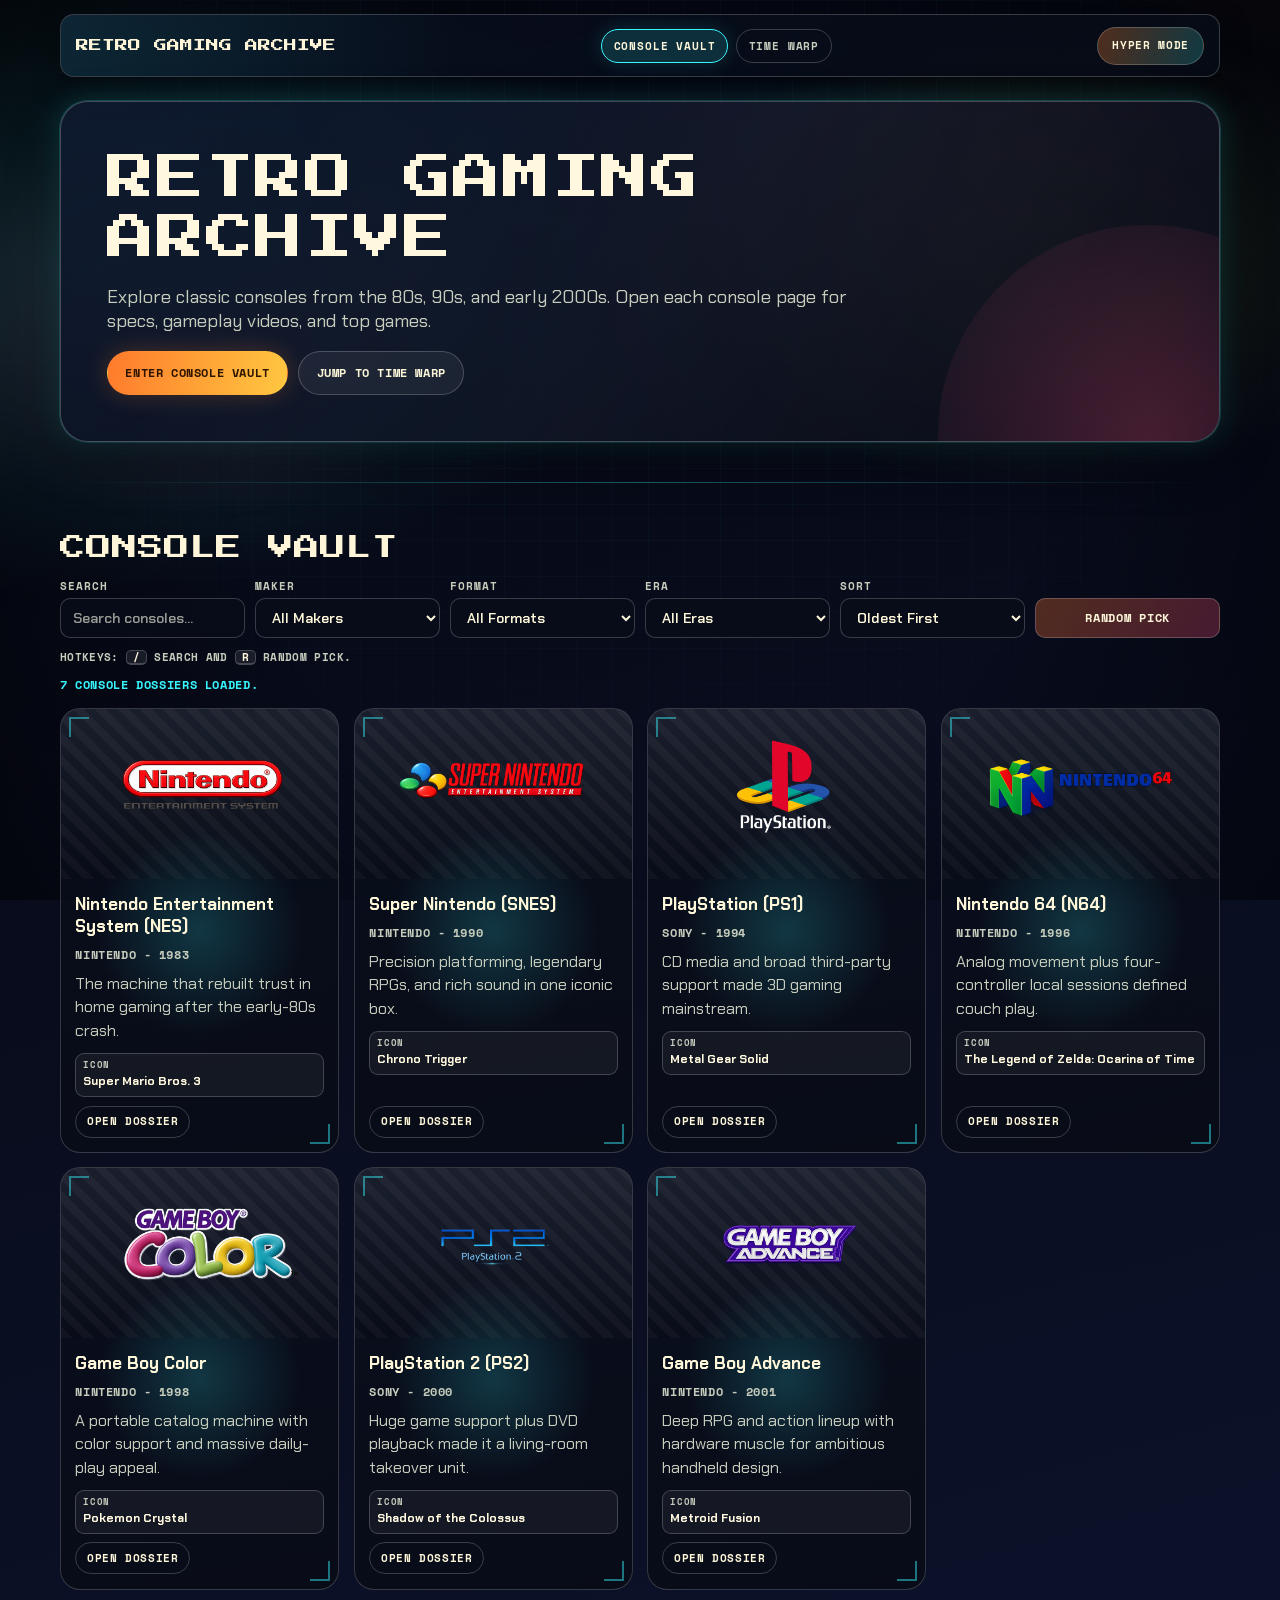
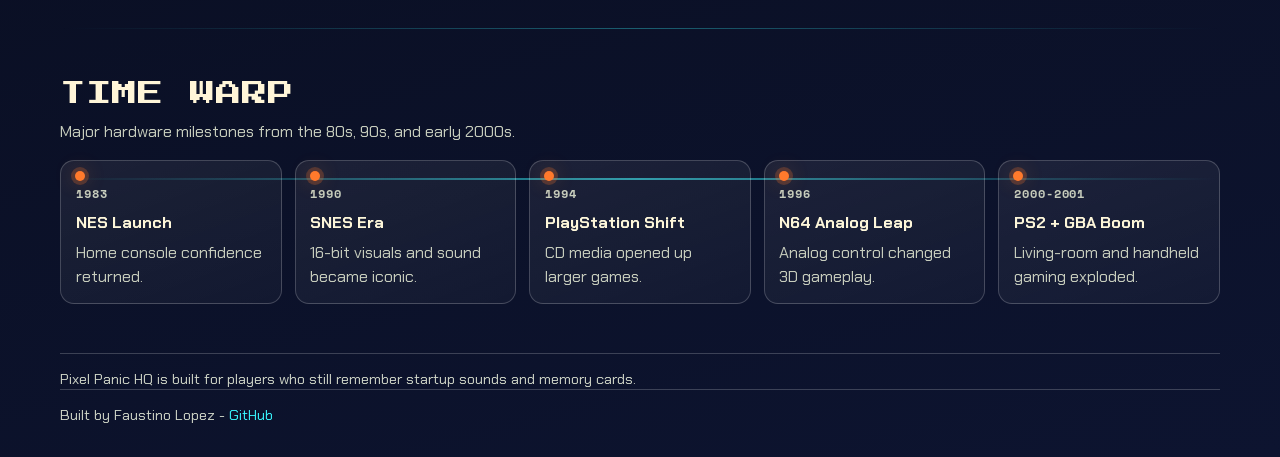
==== commit cdca7793: "Refactor code structure for improved readability and maintainability" ====
--- a/index.html
+++ b/index.html
@@ -1,4 +1,4 @@
-<!doctype html>
+﻿<!doctype html>
 <html lang="en">
 <head>
   <meta charset="utf-8" />
@@ -16,78 +16,37 @@
   <header class="site-hero">
     <nav class="main-nav shell">
       <a class="brand" href="#top" aria-label="Pixel Panic HQ homepage">
-        <span class="brand-kicker">Retro Archive Network</span>
-        <span class="brand-title">Pixel Panic HQ</span>
+        <span class="brand-title">Retro Gaming Archive</span>
       </a>
 
       <div class="site-links" aria-label="Section links">
-        <a class="nav-link active" href="#vault">Vault</a>
-        <a class="nav-link" href="#timeline">Timeline</a>
-        <a class="nav-link" href="#genres">Genres</a>
-        <a class="nav-link" href="#collectors">Collector</a>
-        <a class="nav-link" href="#library">Library</a>
+        <a class="nav-link active" href="#vault">Console Vault</a>
+        <a class="nav-link" href="#timeline">Time Warp</a>
       </div>
 
       <button id="themeToggle" class="mode-toggle" aria-pressed="false">Hyper Mode</button>
     </nav>
 
     <section class="hero-shell shell" data-reveal>
-      <p class="eyebrow">All Signal - No Dusty Menus</p>
-      <h1>Crazy Retro Gaming Hub Built to Stay Organized.</h1>
-      <p>Console dossiers, era milestones, genre maps, and collector guidance in one high-voltage archive for players who still hear startup chimes in their sleep.</p>
+      <h1>Retro Gaming Archive</h1>
+      <p class="hero-lead">Explore classic consoles from the 80s, 90s, and early 2000s. Open each console page for specs, gameplay videos, and top games.</p>
       <div class="hero-actions">
-        <a href="#vault" class="btn btn-primary">Launch Console Vault</a>
-        <a href="#library" class="btn btn-ghost">Open Starter Routes</a>
-      </div>
-      <ul class="hero-stats" aria-label="Site highlights">
-        <li><span>07</span> console dossiers</li>
-        <li><span>06</span> genre lanes</li>
-        <li><span>23</span>+ must-play classics</li>
-      </ul>
-      <p class="hero-ticker">1983 NES reset -> 1990 SNES color boom -> 1994 PlayStation polygons -> 1996 N64 analog revolution -> 2000 PS2 DVD era -> 2001 GBA portable jump</p>
+        <a href="#vault" class="btn btn-primary">Enter Console Vault</a>
+        <a href="#timeline" class="btn btn-ghost">Jump to Time Warp</a>
+      </div>
     </section>
   </header>
 
   <main>
-    <section id="index" class="quick-index shell section-block" data-reveal>
+    <section id="vault" class="shell section-block" data-reveal>
       <div class="section-heading">
-        <p class="eyebrow">Quick Warp</p>
-        <h2>Site Control Deck</h2>
-      </div>
-      <div class="quick-index-grid">
-        <a href="#vault">
-          <strong>Console Vault</strong>
-          <span>Search and filter every featured system by maker, format, and era.</span>
-        </a>
-        <a href="#timeline">
-          <strong>Era Timeline</strong>
-          <span>Track major shifts from cartridge dominance to the DVD generation.</span>
-        </a>
-        <a href="#genres">
-          <strong>Genre Matrix</strong>
-          <span>See which play styles exploded on each generation of hardware.</span>
-        </a>
-        <a href="#collectors">
-          <strong>Collector Corner</strong>
-          <span>Use maintenance and buying checks before grabbing old hardware.</span>
-        </a>
-        <a href="#library">
-          <strong>Starter Library</strong>
-          <span>Follow structured routes to start with the right retro games fast.</span>
-        </a>
-      </div>
-    </section>
-
-    <section id="vault" class="shell section-block">
-      <div class="section-heading" data-reveal>
-        <p class="eyebrow">Core Archive</p>
         <h2>Console Vault</h2>
       </div>
 
-      <form class="filter-panel" id="filterPanel" data-reveal>
+      <form class="filter-panel" id="filterPanel">
         <label class="field">
           <span>Search</span>
-          <input id="search" type="search" placeholder="Try: RPG, 3D, cartridge..." aria-label="Search consoles by keyword">
+          <input id="search" type="search" placeholder="Search consoles..." aria-label="Search consoles by keyword">
         </label>
         <label class="field">
           <span>Maker</span>
@@ -125,6 +84,7 @@
         </label>
         <button id="randomPick" class="dice-btn" type="button">Random Pick</button>
       </form>
+      <p class="filter-hint">Hotkeys: <kbd>/</kbd> search and <kbd>R</kbd> random pick.</p>
 
       <p class="result-count" id="resultCount" aria-live="polite">7 console dossiers loaded.</p>
       <p class="empty-state" id="emptyState" hidden>No console matched your filters. Try a different combo.</p>
@@ -133,13 +93,11 @@
         <article class="console-card" data-title="Nintendo Entertainment System NES" data-maker="nintendo" data-format="cartridge" data-era="1980s" data-year="1983" data-tags="8-bit platformer action metroidvania cartridge">
           <img src="docs/images/NES ing.png" alt="Nintendo Entertainment System home console from 1983">
           <div class="card-body">
-            <h3>Nintendo Entertainment System</h3>
-            <p class="card-sub">Nintendo | 1983 | 8-bit reset</p>
+            <h3>Nintendo Entertainment System (NES)</h3>
+            <p class="card-sub">Nintendo - 1983</p>
             <p>The machine that rebuilt trust in home gaming after the early-80s crash.</p>
             <ul class="mini-specs">
-              <li><span>CPU</span><strong>1.79 MHz</strong></li>
-              <li><span>Media</span><strong>Cartridge</strong></li>
-              <li><span>Icon</span><strong>SMB 3</strong></li>
+              <li><span>Icon</span><strong>Super Mario Bros. 3</strong></li>
             </ul>
             <a class="dossier-link" href="consoles/nes.html">Open Dossier</a>
           </div>
@@ -149,11 +107,9 @@
           <img src="docs/images/SNES img.png" alt="Super Nintendo Entertainment System 16-bit console">
           <div class="card-body">
             <h3>Super Nintendo (SNES)</h3>
-            <p class="card-sub">Nintendo | 1990 | 16-bit classic</p>
+            <p class="card-sub">Nintendo - 1990</p>
             <p>Precision platforming, legendary RPGs, and rich sound in one iconic box.</p>
             <ul class="mini-specs">
-              <li><span>CPU</span><strong>3.58 MHz</strong></li>
-              <li><span>Media</span><strong>Cartridge</strong></li>
               <li><span>Icon</span><strong>Chrono Trigger</strong></li>
             </ul>
             <a class="dossier-link" href="consoles/snes.html">Open Dossier</a>
@@ -164,11 +120,9 @@
           <img src="docs/images/PS1 Img (2).png" alt="Original Sony PlayStation console from 1994">
           <div class="card-body">
             <h3>PlayStation (PS1)</h3>
-            <p class="card-sub">Sony | 1994 | CD polygon era</p>
+            <p class="card-sub">Sony - 1994</p>
             <p>CD media and broad third-party support made 3D gaming mainstream.</p>
             <ul class="mini-specs">
-              <li><span>CPU</span><strong>33.9 MHz</strong></li>
-              <li><span>Media</span><strong>CD-ROM</strong></li>
               <li><span>Icon</span><strong>Metal Gear Solid</strong></li>
             </ul>
             <a class="dossier-link" href="consoles/ps1.html">Open Dossier</a>
@@ -179,12 +133,10 @@
           <img src="docs/images/N64 img.png" alt="Nintendo 64 console known for analog control and local multiplayer">
           <div class="card-body">
             <h3>Nintendo 64 (N64)</h3>
-            <p class="card-sub">Nintendo | 1996 | Analog disruption</p>
+            <p class="card-sub">Nintendo - 1996</p>
             <p>Analog movement plus four-controller local sessions defined couch play.</p>
             <ul class="mini-specs">
-              <li><span>CPU</span><strong>93.75 MHz</strong></li>
-              <li><span>Media</span><strong>Cartridge</strong></li>
-              <li><span>Icon</span><strong>Ocarina of Time</strong></li>
+              <li><span>Icon</span><strong>The Legend of Zelda: Ocarina of Time</strong></li>
             </ul>
             <a class="dossier-link" href="consoles/n64.html">Open Dossier</a>
           </div>
@@ -194,11 +146,9 @@
           <img src="docs/images/GameBoy Color img.png" alt="Nintendo Game Boy Color handheld console">
           <div class="card-body">
             <h3>Game Boy Color</h3>
-            <p class="card-sub">Nintendo | 1998 | Pocket color boom</p>
+            <p class="card-sub">Nintendo - 1998</p>
             <p>A portable catalog machine with color support and massive daily-play appeal.</p>
             <ul class="mini-specs">
-              <li><span>CPU</span><strong>8 MHz</strong></li>
-              <li><span>Format</span><strong>Handheld cart</strong></li>
               <li><span>Icon</span><strong>Pokemon Crystal</strong></li>
             </ul>
             <a class="dossier-link" href="consoles/gameboy-color.html">Open Dossier</a>
@@ -209,11 +159,9 @@
           <img src="docs/images/PS2 img.png" alt="Sony PlayStation 2 console released in 2000">
           <div class="card-body">
             <h3>PlayStation 2 (PS2)</h3>
-            <p class="card-sub">Sony | 2000 | Sixth-gen giant</p>
+            <p class="card-sub">Sony - 2000</p>
             <p>Huge game support plus DVD playback made it a living-room takeover unit.</p>
             <ul class="mini-specs">
-              <li><span>CPU</span><strong>294 MHz</strong></li>
-              <li><span>Media</span><strong>DVD/CD</strong></li>
               <li><span>Icon</span><strong>Shadow of the Colossus</strong></li>
             </ul>
             <a class="dossier-link" href="consoles/ps2.html">Open Dossier</a>
@@ -224,11 +172,9 @@
           <img src="docs/images/GameBoy Advance.png" alt="Nintendo Game Boy Advance handheld console released in 2001">
           <div class="card-body">
             <h3>Game Boy Advance</h3>
-            <p class="card-sub">Nintendo | 2001 | 32-bit pocket leap</p>
+            <p class="card-sub">Nintendo - 2001</p>
             <p>Deep RPG and action lineup with hardware muscle for ambitious handheld design.</p>
             <ul class="mini-specs">
-              <li><span>CPU</span><strong>16.78 MHz</strong></li>
-              <li><span>Format</span><strong>Handheld cart</strong></li>
               <li><span>Icon</span><strong>Metroid Fusion</strong></li>
             </ul>
             <a class="dossier-link" href="consoles/gameboy-advance.html">Open Dossier</a>
@@ -239,149 +185,45 @@
 
     <section id="timeline" class="shell section-block timeline-section" data-reveal>
       <div class="section-heading">
-        <p class="eyebrow">Time Warp</p>
-        <h2>Milestones That Changed Play</h2>
-      </div>
+        <h2>Time Warp</h2>
+      </div>
+      <p class="section-note">Major hardware milestones from the 80s, 90s, and early 2000s.</p>
+
       <div class="timeline-track">
         <article class="timeline-stop">
           <p class="stamp">1983</p>
           <h3>NES Launch</h3>
-          <p>Reset confidence in home consoles with strict publishing quality and polished platformers.</p>
+          <p>Home console confidence returned.</p>
         </article>
         <article class="timeline-stop">
           <p class="stamp">1990</p>
-          <h3>SNES Era Start</h3>
-          <p>Higher fidelity visuals and audio pushed cinematic game direction on cartridges.</p>
+          <h3>SNES Era</h3>
+          <p>16-bit visuals and sound became iconic.</p>
         </article>
         <article class="timeline-stop">
           <p class="stamp">1994</p>
-          <h3>PlayStation CD Pivot</h3>
-          <p>Optical media lowered publishing limits and invited bigger game worlds plus FMV.</p>
+          <h3>PlayStation Shift</h3>
+          <p>CD media opened up larger games.</p>
         </article>
         <article class="timeline-stop">
           <p class="stamp">1996</p>
-          <h3>N64 Analog Control</h3>
-          <p>3D camera movement and multiplayer ergonomics became mainstream design standards.</p>
+          <h3>N64 Analog Leap</h3>
+          <p>Analog control changed 3D gameplay.</p>
         </article>
         <article class="timeline-stop">
           <p class="stamp">2000-2001</p>
-          <h3>PS2 + GBA Expansion</h3>
-          <p>One console dominated living rooms while handheld play gained major 32-bit depth.</p>
-        </article>
-      </div>
-    </section>
-
-    <section id="genres" class="shell section-block" data-reveal>
-      <div class="section-heading">
-        <p class="eyebrow">Genre Matrix</p>
-        <h2>What Each Era Did Best</h2>
-      </div>
-      <div class="genre-grid">
-        <article class="genre-card">
-          <h3>Platformers</h3>
-          <p>NES and SNES tuned movement physics so tightly that modern indie platformers still mirror them.</p>
-          <p class="tag-row">Key picks: Super Mario Bros. 3, Super Mario World, Donkey Kong Country 2</p>
-        </article>
-        <article class="genre-card">
-          <h3>RPG Giants</h3>
-          <p>SNES and PS1 built the dramatic JRPG template through pixel art, CD audio, and long-form storytelling.</p>
-          <p class="tag-row">Key picks: Chrono Trigger, Final Fantasy VI, Final Fantasy VII</p>
-        </article>
-        <article class="genre-card">
-          <h3>Action + Adventure</h3>
-          <p>Z-targeting, lock-on combat, and guided 3D exploration accelerated on N64 and PS2.</p>
-          <p class="tag-row">Key picks: Ocarina of Time, Devil May Cry, God of War II</p>
-        </article>
-        <article class="genre-card">
-          <h3>Local Multiplayer</h3>
-          <p>N64 normalized four-player sessions at home, then PS2 carried the party with sports and racing staples.</p>
-          <p class="tag-row">Key picks: Mario Kart 64, GoldenEye 007, NBA Street Vol. 2</p>
-        </article>
-        <article class="genre-card">
-          <h3>Portable Mastery</h3>
-          <p>Game Boy Color and GBA made serious RPG, strategy, and action sessions possible on commutes.</p>
-          <p class="tag-row">Key picks: Pokemon Crystal, Advance Wars, Metroid Fusion</p>
-        </article>
-        <article class="genre-card">
-          <h3>Horror + Atmosphere</h3>
-          <p>CD consoles let developers lean into voice lines, ambient sound, and cinematic camera framing.</p>
-          <p class="tag-row">Key picks: Resident Evil 2, Silent Hill 2, Fatal Frame</p>
-        </article>
-      </div>
-    </section>
-
-    <section id="collectors" class="shell section-block" data-reveal>
-      <div class="section-heading">
-        <p class="eyebrow">Collector Corner</p>
-        <h2>Own Hardware Without Chaos</h2>
-      </div>
-      <div class="collector-grid">
-        <article>
-          <h3>Buy Smart Checklist</h3>
-          <ul class="check-list">
-            <li>Confirm power adapters and video cables are original or high-quality replacements.</li>
-            <li>Request test photos showing boot screen, controller ports, and cartridge or disc reads.</li>
-            <li>Watch for yellowed shells, cracked hinges, and stripped screws on handheld battery doors.</li>
-          </ul>
-        </article>
-        <article>
-          <h3>Preservation Routine</h3>
-          <ul class="check-list">
-            <li>Store cartridges vertically in dry rooms and avoid attic heat swings.</li>
-            <li>Clean contacts with isopropyl alcohol and lint-free swabs before deep troubleshooting.</li>
-            <li>Swap aging save batteries in carts early to avoid save data loss.</li>
-          </ul>
-        </article>
-        <article>
-          <h3>Modern Play Methods</h3>
-          <ul class="check-list">
-            <li>Original hardware for authenticity and CRT-era response timing.</li>
-            <li>FPGA systems for high compatibility with modern displays.</li>
-            <li>Emulation for convenience, save states, and broader accessibility options.</li>
-          </ul>
-        </article>
-      </div>
-    </section>
-
-    <section id="library" class="shell section-block" data-reveal>
-      <div class="section-heading">
-        <p class="eyebrow">Starter Library</p>
-        <h2>Structured Routes Into Retro Gaming</h2>
-      </div>
-      <div class="library-grid">
-        <article>
-          <h3>Route 1: Story-Driven</h3>
-          <p>Start on SNES for 16-bit narrative pacing, then jump to PS1 and PS2 for cinematic growth.</p>
-          <ul class="resource-list">
-            <li>Chrono Trigger -> Final Fantasy VII -> Shadow of the Colossus</li>
-            <li>Goal: See storytelling scale evolve across media formats.</li>
-          </ul>
-        </article>
-        <article>
-          <h3>Route 2: Mechanics First</h3>
-          <p>Focus on movement and combat purity across generations without heavy story overhead.</p>
-          <ul class="resource-list">
-            <li>Super Mario World -> Super Metroid -> Devil May Cry 3</li>
-            <li>Goal: Track control feel and level design evolution.</li>
-          </ul>
-        </article>
-        <article>
-          <h3>Route 3: Portable Session</h3>
-          <p>Build a fast library you can clear in short bursts while still seeing deep design systems.</p>
-          <ul class="resource-list">
-            <li>Pokemon Crystal -> Wario Land 3 -> Advance Wars</li>
-            <li>Goal: Learn how handheld pacing differs from living-room play.</li>
-          </ul>
+          <h3>PS2 + GBA Boom</h3>
+          <p>Living-room and handheld gaming exploded.</p>
         </article>
       </div>
     </section>
   </main>
 
   <footer class="site-footer shell">
-    <p>Pixel Panic HQ keeps retro gaming loud, searchable, and organized for real play sessions.</p>
+    <p>Pixel Panic HQ is built for players who still remember startup sounds and memory cards.</p>
     <p class="footer-signature">Built by Faustino Lopez - <a href="https://github.com/faustinolopez" target="_blank" rel="noopener noreferrer">GitHub</a></p>
   </footer>
 
   <script src="app.js"></script>
 </body>
-</html>+</html>
--- a/styles.css
+++ b/styles.css
@@ -1,19 +1,27 @@
+﻿/* =========================
+   Theme Tokens
+   ========================= */
 :root {
-  --bg-0: #05060d;
-  --bg-1: #11172b;
-  --ink: #fef8dd;
-  --ink-dim: #c3cabd;
-  --cyan: #44f5ff;
-  --orange: #ff7b2c;
-  --lime: #d4ff50;
-  --rose: #ff4a6f;
-  --line: rgba(255, 255, 255, 0.18);
-  --panel: rgba(9, 14, 27, 0.8);
-  --panel-soft: rgba(255, 255, 255, 0.05);
+  --bg-core: #05070f;
+  --bg-deep: #0d1430;
+  --bg-panel: rgba(10, 15, 30, 0.84);
+  --bg-panel-soft: rgba(255, 255, 255, 0.05);
+  --text-main: #fdf6d9;
+  --text-muted: #c7cdbd;
+  --neon-cyan: #39f7ff;
+  --neon-orange: #ff7a2c;
+  --neon-lime: #c9ff4b;
+  --neon-pink: #ff4f82;
+  --line: rgba(255, 255, 255, 0.2);
+  --line-strong: rgba(57, 247, 255, 0.45);
   --radius: 18px;
-  --shadow: 0 24px 60px rgba(0, 0, 0, 0.38);
-}
-
+  --shadow-soft: 0 20px 50px rgba(0, 0, 0, 0.45);
+  --shadow-neon: 0 0 0 1px rgba(57, 247, 255, 0.2), 0 0 30px rgba(57, 247, 255, 0.18);
+}
+
+/* =========================
+   Base + Atmosphere
+   ========================= */
 * {
   box-sizing: border-box;
 }
@@ -29,14 +37,26 @@
 
 body {
   margin: 0;
+  color: var(--text-main);
   font-family: "Chakra Petch", "Segoe UI", sans-serif;
-  color: var(--ink);
   background:
-    radial-gradient(72rem 40rem at 88% -12%, rgba(255, 123, 44, 0.23), transparent 58%),
-    radial-gradient(65rem 36rem at 4% 14%, rgba(68, 245, 255, 0.18), transparent 52%),
-    radial-gradient(55rem 28rem at 45% 110%, rgba(212, 255, 80, 0.13), transparent 62%),
-    linear-gradient(165deg, var(--bg-0), var(--bg-1));
+    radial-gradient(72rem 40rem at 95% -10%, rgba(255, 122, 44, 0.26), transparent 58%),
+    radial-gradient(70rem 38rem at 4% 10%, rgba(57, 247, 255, 0.18), transparent 54%),
+    radial-gradient(58rem 32rem at 50% 118%, rgba(201, 255, 75, 0.14), transparent 62%),
+    linear-gradient(165deg, var(--bg-core), var(--bg-deep));
+  background-size: 130% 130%, 130% 130%, 140% 140%, auto;
+  animation: ambientShift 18s ease-in-out infinite alternate;
   overflow-x: hidden;
+}
+
+@keyframes ambientShift {
+  0% {
+    background-position: 0% 0%, 0% 0%, 0% 0%, 0 0;
+  }
+
+  100% {
+    background-position: 10% -6%, -8% 8%, 6% -8%, 0 0;
+  }
 }
 
 body::before {
@@ -52,7 +72,7 @@
     transparent 4px
   );
   mix-blend-mode: soft-light;
-  opacity: 0.32;
+  opacity: 0.35;
   z-index: 0;
 }
 
@@ -61,7 +81,7 @@
   position: fixed;
   inset: 0;
   pointer-events: none;
-  background: radial-gradient(circle at center, transparent 48%, rgba(0, 0, 0, 0.4));
+  background: radial-gradient(circle at center, transparent 52%, rgba(0, 0, 0, 0.48));
   z-index: 0;
 }
 
@@ -75,17 +95,28 @@
 
 .bg-grid {
   background-image:
-    linear-gradient(rgba(68, 245, 255, 0.12) 1px, transparent 1px),
-    linear-gradient(90deg, rgba(68, 245, 255, 0.12) 1px, transparent 1px);
-  background-size: 38px 38px;
-  mask-image: radial-gradient(circle at 50% 20%, #000 32%, transparent 86%);
-  opacity: 0.24;
+    linear-gradient(rgba(57, 247, 255, 0.14) 1px, transparent 1px),
+    linear-gradient(90deg, rgba(57, 247, 255, 0.14) 1px, transparent 1px);
+  background-size: 36px 36px;
+  mask-image: radial-gradient(circle at 50% 18%, #000 34%, transparent 86%);
+  opacity: 0.25;
 }
 
 .bg-glow {
   background:
-    radial-gradient(26rem 18rem at 15% 30%, rgba(255, 74, 111, 0.16), transparent 70%),
-    radial-gradient(28rem 20rem at 84% 32%, rgba(212, 255, 80, 0.12), transparent 68%);
+    radial-gradient(28rem 18rem at 15% 35%, rgba(255, 79, 130, 0.16), transparent 72%),
+    radial-gradient(34rem 22rem at 82% 28%, rgba(201, 255, 75, 0.13), transparent 70%);
+  animation: glowDrift 20s ease-in-out infinite alternate;
+}
+
+@keyframes glowDrift {
+  0% {
+    transform: translate3d(0, 0, 0) scale(1);
+  }
+
+  100% {
+    transform: translate3d(-1.8%, 1.5%, 0) scale(1.04);
+  }
 }
 
 a {
@@ -93,14 +124,17 @@
 }
 
 .shell {
-  width: min(1180px, calc(100% - 2rem));
+  width: min(1160px, calc(100% - 2rem));
   margin-inline: auto;
   position: relative;
   z-index: 2;
 }
 
+/* =========================
+   Navigation + Hero
+   ========================= */
 .site-hero {
-  padding: 0.85rem 0 2.4rem;
+  padding: 0.9rem 0 2.5rem;
 }
 
 .main-nav {
@@ -110,262 +144,249 @@
   align-items: center;
   justify-content: space-between;
   gap: 1rem;
-  padding: 0.75rem 0.95rem;
+  padding: 0.72rem 0.92rem;
   border: 1px solid var(--line);
   border-radius: 14px;
-  background: rgba(7, 10, 20, 0.78);
+  background: linear-gradient(120deg, rgba(8, 14, 30, 0.93), rgba(7, 12, 23, 0.78));
   backdrop-filter: blur(10px);
-  box-shadow: 0 12px 24px rgba(0, 0, 0, 0.24);
+  box-shadow: 0 10px 30px rgba(0, 0, 0, 0.35);
+  overflow: hidden;
+}
+
+.main-nav::before {
+  content: "";
+  position: absolute;
+  inset: 0;
+  pointer-events: none;
+  background: linear-gradient(90deg, transparent, rgba(57, 247, 255, 0.15), transparent);
+  transform: translateX(-65%);
+  animation: navSweep 5.8s linear infinite;
+}
+
+@keyframes navSweep {
+  100% {
+    transform: translateX(65%);
+  }
 }
 
 .brand {
-  display: grid;
-  gap: 0.35rem;
   text-decoration: none;
+  display: grid;
+  gap: 0.34rem;
+  position: relative;
+  z-index: 1;
 }
 
 .brand-kicker {
+  margin: 0;
+  color: var(--neon-cyan);
   font: 700 0.61rem/1 "Space Mono", monospace;
-  letter-spacing: 0.2em;
-  text-transform: uppercase;
-  color: var(--cyan);
+  letter-spacing: 0.18em;
+  text-transform: uppercase;
 }
 
 .brand-title {
-  font: 400 clamp(0.72rem, 0.95vw, 0.9rem)/1.25 "Press Start 2P", monospace;
-  text-transform: uppercase;
-  color: #fff5db;
+  color: #fff6d9;
+  font: 400 clamp(0.72rem, 1vw, 0.9rem)/1.24 "Press Start 2P", monospace;
+  text-transform: uppercase;
 }
 
 .site-links {
   display: inline-flex;
   align-items: center;
-  gap: 0.45rem;
+  justify-content: center;
+  gap: 0.46rem;
   flex-wrap: wrap;
-  justify-content: center;
+  position: relative;
+  z-index: 1;
 }
 
 .nav-link {
   display: inline-flex;
   align-items: center;
   min-height: 34px;
-  padding: 0.35rem 0.72rem;
+  padding: 0.36rem 0.74rem;
   border-radius: 999px;
   border: 1px solid var(--line);
   text-decoration: none;
-  color: var(--ink-dim);
+  color: var(--text-muted);
   font: 700 0.66rem/1 "Space Mono", monospace;
   letter-spacing: 0.08em;
   text-transform: uppercase;
-  transition: border-color 180ms ease, color 180ms ease, background-color 180ms ease;
+  transition: color 160ms ease, border-color 160ms ease, background-color 160ms ease, box-shadow 160ms ease;
 }
 
 .nav-link:hover,
 .nav-link.active {
-  border-color: var(--cyan);
-  color: var(--ink);
-  background: rgba(68, 245, 255, 0.15);
+  color: var(--text-main);
+  border-color: var(--neon-cyan);
+  background: rgba(57, 247, 255, 0.15);
+  box-shadow: 0 0 20px rgba(57, 247, 255, 0.15);
 }
 
 .mode-toggle {
-  border: 1px solid var(--line);
+  min-height: 38px;
   border-radius: 999px;
-  padding: 0.55rem 0.9rem;
-  min-height: 38px;
-  background: linear-gradient(110deg, rgba(255, 123, 44, 0.22), rgba(68, 245, 255, 0.17));
-  color: var(--ink);
-  font: 700 0.69rem/1 "Space Mono", monospace;
-  letter-spacing: 0.05em;
+  border: 1px solid var(--line);
+  background: linear-gradient(110deg, rgba(255, 122, 44, 0.3), rgba(57, 247, 255, 0.2));
+  color: var(--text-main);
+  padding: 0.52rem 0.9rem;
+  font: 700 0.68rem/1 "Space Mono", monospace;
+  letter-spacing: 0.06em;
   text-transform: uppercase;
   cursor: pointer;
-  transition: transform 160ms ease, border-color 160ms ease;
+  transition: transform 160ms ease, box-shadow 160ms ease, border-color 160ms ease;
+  position: relative;
+  z-index: 1;
 }
 
 .mode-toggle:hover {
   transform: translateY(-2px);
-  border-color: var(--cyan);
+  border-color: var(--neon-cyan);
+  box-shadow: 0 0 24px rgba(57, 247, 255, 0.18);
 }
 
 .hero-shell {
-  margin-top: 1.4rem;
-  border: 1px solid rgba(255, 255, 255, 0.2);
-  border-radius: calc(var(--radius) + 8px);
-  padding: clamp(1.1rem, 3.4vw, 2.4rem);
+  margin-top: 1.45rem;
+  border: 1px solid rgba(255, 255, 255, 0.24);
+  border-radius: calc(var(--radius) + 10px);
+  padding: clamp(1.2rem, 3.6vw, 3rem);
   background:
-    linear-gradient(148deg, rgba(17, 28, 48, 0.82), rgba(5, 10, 21, 0.75)),
-    radial-gradient(circle at 8% 15%, rgba(68, 245, 255, 0.14), transparent 42%);
-  box-shadow: var(--shadow);
+    linear-gradient(155deg, rgba(14, 22, 44, 0.9), rgba(6, 11, 23, 0.82)),
+    radial-gradient(circle at 8% 10%, rgba(57, 247, 255, 0.18), transparent 44%),
+    radial-gradient(circle at 84% 12%, rgba(255, 122, 44, 0.24), transparent 48%);
+  box-shadow: var(--shadow-soft), var(--shadow-neon);
   position: relative;
   overflow: hidden;
+}
+
+.hero-shell::before {
+  content: "";
+  position: absolute;
+  inset: auto -12% -60% auto;
+  width: 420px;
+  height: 420px;
+  border-radius: 50%;
+  background: radial-gradient(circle, rgba(255, 79, 130, 0.24), rgba(255, 79, 130, 0));
+  transform: rotate(8deg);
 }
 
 .hero-shell::after {
   content: "";
   position: absolute;
-  width: 280px;
-  height: 280px;
-  right: -140px;
-  top: -130px;
-  border-radius: 50%;
-  background: radial-gradient(circle, rgba(255, 123, 44, 0.32), rgba(255, 123, 44, 0));
+  inset: 0;
+  pointer-events: none;
+  background: linear-gradient(120deg, transparent 18%, rgba(255, 255, 255, 0.07) 52%, transparent 84%);
+  opacity: 0.4;
 }
 
 .eyebrow {
   margin: 0;
-  font: 700 0.7rem/1 "Space Mono", monospace;
+  color: var(--neon-lime);
+  font: 700 0.72rem/1 "Space Mono", monospace;
   letter-spacing: 0.16em;
   text-transform: uppercase;
-  color: var(--lime);
 }
 
 .hero-shell h1 {
-  margin: 0.9rem 0 0;
-  max-width: 18ch;
-  font: 400 clamp(1.35rem, 3vw, 2.35rem)/1.3 "Press Start 2P", monospace;
+  margin: 0;
+  max-width: 15ch;
+  color: #fff8de;
+  font: 400 clamp(1.45rem, 3.9vw, 3rem)/1.26 "Press Start 2P", monospace;
+  text-transform: uppercase;
   letter-spacing: 0.03em;
-  text-transform: uppercase;
   text-wrap: balance;
 }
 
-.hero-shell > p {
+.hero-lead {
   margin: 1rem 0 0;
-  max-width: 68ch;
-  color: var(--ink-dim);
-  font-size: 1.02rem;
+  max-width: 64ch;
+  color: var(--text-muted);
+  font-size: clamp(1rem, 1.5vw, 1.16rem);
 }
 
 .hero-actions {
-  margin-top: 1.3rem;
   display: flex;
   flex-wrap: wrap;
   gap: 0.65rem;
+  margin-top: 1.15rem;
 }
 
 .btn {
   display: inline-flex;
   align-items: center;
   justify-content: center;
-  min-height: 42px;
-  padding: 0.55rem 1rem;
+  min-height: 44px;
+  padding: 0.56rem 1.08rem;
   border-radius: 999px;
   border: 1px solid transparent;
   text-decoration: none;
   font: 700 0.75rem/1 "Space Mono", monospace;
   letter-spacing: 0.05em;
   text-transform: uppercase;
+  transition: transform 160ms ease, box-shadow 160ms ease, border-color 160ms ease;
+}
+
+.btn:hover {
+  transform: translateY(-2px);
 }
 
 .btn-primary {
-  background: linear-gradient(105deg, var(--orange), #ffc13d);
-  color: #271300;
+  background: linear-gradient(102deg, var(--neon-orange), #ffc83f);
+  color: #2d1400;
+  box-shadow: 0 0 24px rgba(255, 122, 44, 0.24);
 }
 
 .btn-ghost {
+  color: var(--text-main);
+  background: rgba(255, 255, 255, 0.06);
   border-color: var(--line);
-  background: rgba(255, 255, 255, 0.06);
-  color: var(--ink);
-}
-
-.hero-stats {
-  list-style: none;
-  margin: 1.4rem 0 0;
-  padding: 0;
-  display: grid;
-  grid-template-columns: repeat(auto-fit, minmax(170px, 1fr));
-  gap: 0.6rem;
-}
-
-.hero-stats li {
-  border: 1px solid var(--line);
-  border-radius: 12px;
-  padding: 0.65rem 0.75rem;
-  background: rgba(255, 255, 255, 0.04);
-  font-size: 0.92rem;
-}
-
-.hero-stats span {
-  margin-right: 0.3rem;
-  color: var(--cyan);
-  font: 700 0.95rem/1 "Space Mono", monospace;
-}
-
-.hero-ticker {
-  margin: 1.1rem 0 0;
-  border: 1px dashed rgba(255, 255, 255, 0.24);
-  border-radius: 10px;
-  padding: 0.58rem 0.7rem;
-  font: 700 0.76rem/1.5 "Space Mono", monospace;
-  text-transform: uppercase;
-  letter-spacing: 0.07em;
-  color: #ffeec8;
-  animation: tickerPulse 3.8s linear infinite;
-}
-
-@keyframes tickerPulse {
-  0% {
-    border-color: rgba(255, 255, 255, 0.2);
-  }
-
-  50% {
-    border-color: rgba(68, 245, 255, 0.55);
-  }
-
-  100% {
-    border-color: rgba(255, 255, 255, 0.2);
-  }
-}
-
+}
+
+.btn-ghost:hover {
+  border-color: var(--neon-cyan);
+  box-shadow: 0 0 24px rgba(57, 247, 255, 0.16);
+}
+
+/* =========================
+   Shared Section Layout
+   ========================= */
 .section-block {
-  padding: 2.3rem 0;
+  padding: 2.4rem 0;
+  position: relative;
+}
+
+.section-block::before {
+  content: "";
+  position: absolute;
+  left: 0;
+  right: 0;
+  top: 0;
+  height: 1px;
+  background: linear-gradient(90deg, transparent, var(--line-strong), transparent);
+  opacity: 0.75;
 }
 
 .section-heading h2 {
-  margin: 0.55rem 0 0;
-  font: 400 clamp(1rem, 1.9vw, 1.5rem)/1.35 "Press Start 2P", monospace;
-  text-transform: uppercase;
-  color: #fff4d7;
-}
-
-.quick-index-grid {
-  margin-top: 1rem;
-  display: grid;
-  grid-template-columns: repeat(auto-fit, minmax(220px, 1fr));
-  gap: 0.75rem;
-}
-
-.quick-index-grid a {
-  display: grid;
-  gap: 0.5rem;
-  text-decoration: none;
-  border: 1px solid var(--line);
-  border-radius: 14px;
-  padding: 0.9rem;
-  background: rgba(255, 255, 255, 0.04);
-  transition: transform 180ms ease, border-color 180ms ease, background-color 180ms ease;
-}
-
-.quick-index-grid a:hover {
-  transform: translateY(-3px);
-  border-color: var(--cyan);
-  background: rgba(68, 245, 255, 0.1);
-}
-
-.quick-index-grid strong {
-  font: 700 0.86rem/1.3 "Space Mono", monospace;
-  letter-spacing: 0.03em;
-  text-transform: uppercase;
-}
-
-.quick-index-grid span {
-  color: var(--ink-dim);
-  font-size: 0.95rem;
-  line-height: 1.45;
-}
-
+  margin: 0.58rem 0 0;
+  color: #fff5d8;
+  font: 400 clamp(1rem, 2vw, 1.7rem)/1.34 "Press Start 2P", monospace;
+  text-transform: uppercase;
+}
+
+.section-note {
+  margin: 0.7rem 0 0;
+  color: var(--text-muted);
+  font-size: 1rem;
+}
+
+/* =========================
+   Console Vault
+   ========================= */
 .filter-panel {
-  margin-top: 1rem;
-  display: grid;
-  gap: 0.6rem;
+  margin-top: 1.05rem;
+  display: grid;
+  gap: 0.65rem;
   grid-template-columns: repeat(auto-fit, minmax(150px, 1fr));
   align-items: end;
 }
@@ -376,10 +397,10 @@
 }
 
 .field span {
-  font: 700 0.68rem/1 "Space Mono", monospace;
+  color: var(--text-muted);
+  font: 700 0.67rem/1 "Space Mono", monospace;
   letter-spacing: 0.1em;
   text-transform: uppercase;
-  color: var(--ink-dim);
 }
 
 .field input,
@@ -389,83 +410,137 @@
   min-height: 40px;
   border-radius: 10px;
   border: 1px solid var(--line);
-  background: rgba(6, 11, 21, 0.86);
-  color: var(--ink);
-  font: 600 0.88rem/1 "Chakra Petch", sans-serif;
-  padding: 0.55rem 0.7rem;
+  background: rgba(8, 13, 25, 0.9);
+  color: var(--text-main);
+  font: 600 0.89rem/1 "Chakra Petch", sans-serif;
+  padding: 0.54rem 0.72rem;
 }
 
 .field input::placeholder {
-  color: color-mix(in srgb, var(--ink-dim), transparent 25%);
+  color: color-mix(in srgb, var(--text-muted), transparent 26%);
 }
 
 .dice-btn {
   cursor: pointer;
-  font: 700 0.74rem/1 "Space Mono", monospace;
-  letter-spacing: 0.05em;
-  text-transform: uppercase;
-  background: linear-gradient(115deg, rgba(255, 123, 44, 0.24), rgba(255, 74, 111, 0.22));
-  transition: transform 150ms ease, border-color 150ms ease;
+  font: 700 0.73rem/1 "Space Mono", monospace;
+  letter-spacing: 0.06em;
+  text-transform: uppercase;
+  background: linear-gradient(120deg, rgba(255, 122, 44, 0.3), rgba(255, 79, 130, 0.26));
+  transition: transform 150ms ease, border-color 150ms ease, box-shadow 150ms ease;
 }
 
 .dice-btn:hover {
   transform: translateY(-2px);
-  border-color: var(--orange);
+  border-color: var(--neon-orange);
+  box-shadow: 0 0 22px rgba(255, 122, 44, 0.2);
+}
+
+.filter-hint {
+  margin: 0.7rem 0 0;
+  color: var(--text-muted);
+  font: 700 0.71rem/1.4 "Space Mono", monospace;
+  letter-spacing: 0.03em;
+  text-transform: uppercase;
+}
+
+.filter-hint kbd {
+  border: 1px solid var(--line);
+  border-bottom-width: 2px;
+  border-radius: 5px;
+  background: rgba(255, 255, 255, 0.08);
+  color: #fff7e0;
+  display: inline-block;
+  min-width: 1.3rem;
+  text-align: center;
+  padding: 0.06rem 0.3rem;
+  font: 700 0.66rem/1 "Space Mono", monospace;
 }
 
 .result-count,
 .empty-state {
-  margin: 0.85rem 0 0;
+  margin: 0.86rem 0 0;
   font: 700 0.78rem/1 "Space Mono", monospace;
+  text-transform: uppercase;
   letter-spacing: 0.05em;
-  text-transform: uppercase;
 }
 
 .result-count {
-  color: var(--cyan);
+  color: var(--neon-cyan);
 }
 
 .empty-state {
-  color: var(--rose);
+  color: var(--neon-pink);
 }
 
 .vault-grid {
   margin-top: 1rem;
   display: grid;
-  gap: 0.85rem;
-  grid-template-columns: repeat(auto-fit, minmax(250px, 1fr));
+  gap: 0.9rem;
+  grid-template-columns: repeat(auto-fit, minmax(240px, 1fr));
 }
 
 .console-card {
-  background:
-    linear-gradient(170deg, var(--panel), rgba(7, 10, 18, 0.86)),
-    radial-gradient(circle at 82% 18%, rgba(255, 123, 44, 0.14), transparent 56%);
-  border: 1px solid rgba(255, 255, 255, 0.16);
-  border-radius: var(--radius);
-  overflow: hidden;
+  --tilt-x: 0deg;
+  --tilt-y: 0deg;
+  --spot-x: 50%;
+  --spot-y: 50%;
+  position: relative;
   display: flex;
   flex-direction: column;
-  transition: transform 200ms ease, box-shadow 200ms ease, border-color 200ms ease;
+  border: 1px solid rgba(255, 255, 255, 0.18);
+  border-radius: calc(var(--radius) + 2px);
+  overflow: hidden;
+  background:
+    radial-gradient(circle at var(--spot-x) var(--spot-y), rgba(57, 247, 255, 0.18), transparent 40%),
+    linear-gradient(170deg, var(--bg-panel), rgba(8, 12, 22, 0.9));
+  transform: perspective(900px) rotateX(var(--tilt-x)) rotateY(var(--tilt-y));
+  transform-style: preserve-3d;
+  will-change: transform;
+  transition: transform 180ms ease, border-color 180ms ease, box-shadow 180ms ease;
+}
+
+.console-card::before,
+.console-card::after {
+  content: "";
+  position: absolute;
+  width: 18px;
+  height: 18px;
+  border: 2px solid rgba(57, 247, 255, 0.45);
+  pointer-events: none;
+  z-index: 3;
+}
+
+.console-card::before {
+  top: 8px;
+  left: 8px;
+  border-right: 0;
+  border-bottom: 0;
+}
+
+.console-card::after {
+  right: 8px;
+  bottom: 8px;
+  border-top: 0;
+  border-left: 0;
 }
 
 .console-card:hover {
-  transform: translateY(-6px) rotate(-0.6deg);
-  border-color: color-mix(in srgb, var(--cyan), white 14%);
-  box-shadow: 0 20px 42px rgba(0, 0, 0, 0.42);
+  border-color: var(--neon-cyan);
+  box-shadow: 0 18px 38px rgba(0, 0, 0, 0.48), 0 0 26px rgba(57, 247, 255, 0.18);
 }
 
 .console-card img {
   width: 100%;
   height: 170px;
   object-fit: contain;
+  padding: 0.8rem;
   background:
-    linear-gradient(185deg, rgba(255, 255, 255, 0.06), rgba(0, 0, 0, 0.08)),
+    linear-gradient(185deg, rgba(255, 255, 255, 0.08), rgba(0, 0, 0, 0.12)),
     repeating-linear-gradient(45deg, rgba(255, 255, 255, 0.04), rgba(255, 255, 255, 0.04) 8px, transparent 8px, transparent 16px);
-  padding: 0.8rem;
 }
 
 .card-body {
-  padding: 0.88rem 0.9rem 1rem;
+  padding: 0.9rem;
   display: flex;
   flex-direction: column;
   gap: 0.55rem;
@@ -480,46 +555,46 @@
 
 .card-sub {
   margin: 0;
-  color: var(--cyan);
-  font: 700 0.76rem/1.35 "Space Mono", monospace;
-  text-transform: uppercase;
-  letter-spacing: 0.04em;
+  color: var(--neon-cyan);
+  font: 700 0.74rem/1.35 "Space Mono", monospace;
+  letter-spacing: 0.05em;
+  text-transform: uppercase;
 }
 
 .card-body > p {
   margin: 0;
-  color: var(--ink-dim);
+  color: var(--text-muted);
   line-height: 1.45;
 }
 
 .mini-specs {
-  margin: 0.15rem 0 0;
+  margin: 0.16rem 0 0;
   padding: 0;
   list-style: none;
   display: grid;
-  grid-template-columns: repeat(3, minmax(0, 1fr));
-  gap: 0.45rem;
+  grid-template-columns: repeat(auto-fit, minmax(150px, 1fr));
+  gap: 0.42rem;
 }
 
 .mini-specs li {
   border: 1px solid var(--line);
   border-radius: 9px;
-  background: var(--panel-soft);
-  padding: 0.45rem;
-  display: grid;
-  gap: 0.24rem;
+  background: var(--bg-panel-soft);
+  padding: 0.42rem;
+  display: grid;
+  gap: 0.2rem;
 }
 
 .mini-specs span {
-  color: var(--ink-dim);
+  color: var(--text-muted);
   font: 700 0.56rem/1 "Space Mono", monospace;
   letter-spacing: 0.08em;
   text-transform: uppercase;
 }
 
 .mini-specs strong {
+  color: #fff8df;
   font-size: 0.75rem;
-  color: #fff7dc;
 }
 
 .dossier-link {
@@ -528,159 +603,133 @@
   align-items: center;
   width: fit-content;
   min-height: 32px;
-  padding: 0.35rem 0.65rem;
+  padding: 0.34rem 0.66rem;
   border-radius: 999px;
+  border: 1px solid var(--line);
   text-decoration: none;
-  border: 1px solid var(--line);
-  color: var(--ink);
-  font: 700 0.67rem/1 "Space Mono", monospace;
+  color: var(--text-main);
+  font: 700 0.66rem/1 "Space Mono", monospace;
   letter-spacing: 0.06em;
   text-transform: uppercase;
-  transition: border-color 160ms ease, color 160ms ease, transform 160ms ease;
+  transition: transform 160ms ease, border-color 160ms ease, color 160ms ease;
 }
 
 .dossier-link:hover {
-  border-color: var(--lime);
-  color: var(--lime);
   transform: translateY(-2px);
+  border-color: var(--neon-lime);
+  color: var(--neon-lime);
 }
 
 .console-card.is-spotlight {
-  border-color: var(--lime);
-  box-shadow: 0 0 0 2px rgba(212, 255, 80, 0.18), 0 20px 45px rgba(0, 0, 0, 0.45);
-  animation: spotlightPulse 850ms ease-in-out 2;
+  border-color: var(--neon-lime);
+  box-shadow: 0 0 0 2px rgba(201, 255, 75, 0.18), 0 18px 42px rgba(0, 0, 0, 0.5);
+  animation: spotlightPulse 900ms ease-in-out 2;
 }
 
 @keyframes spotlightPulse {
   0% {
-    transform: translateY(0) scale(1);
+    transform: perspective(900px) rotateX(0deg) rotateY(0deg) scale(1);
   }
 
   50% {
-    transform: translateY(-4px) scale(1.02);
+    transform: perspective(900px) rotateX(0deg) rotateY(0deg) scale(1.02);
   }
 
   100% {
-    transform: translateY(0) scale(1);
-  }
-}
-
+    transform: perspective(900px) rotateX(0deg) rotateY(0deg) scale(1);
+  }
+}
+
+/* =========================
+   Time Warp Timeline
+   ========================= */
 .timeline-track {
-  margin-top: 1rem;
+  margin-top: 1.1rem;
   display: grid;
   grid-template-columns: repeat(auto-fit, minmax(180px, 1fr));
-  gap: 0.75rem;
+  gap: 0.8rem;
+  position: relative;
+}
+
+.timeline-track::before {
+  content: "";
+  position: absolute;
+  left: 0;
+  right: 0;
+  top: 18px;
+  height: 2px;
+  background: linear-gradient(90deg, rgba(57, 247, 255, 0), rgba(57, 247, 255, 0.9), rgba(57, 247, 255, 0));
+  opacity: 0.65;
 }
 
 .timeline-stop {
   position: relative;
   border: 1px solid var(--line);
   border-radius: 14px;
-  padding: 0.9rem;
+  padding: 1rem 0.92rem 0.9rem;
   background: linear-gradient(160deg, rgba(255, 255, 255, 0.07), rgba(255, 255, 255, 0.03));
+  transition: transform 220ms ease, border-color 220ms ease, box-shadow 220ms ease;
 }
 
 .timeline-stop::before {
   content: "";
   position: absolute;
-  width: 9px;
-  height: 9px;
+  top: 10px;
+  left: 14px;
+  width: 10px;
+  height: 10px;
   border-radius: 50%;
-  top: -5px;
-  left: 14px;
-  background: var(--lime);
-  box-shadow: 0 0 0 4px rgba(212, 255, 80, 0.2);
+  background: var(--neon-orange);
+  box-shadow: 0 0 0 4px rgba(255, 122, 44, 0.23), 0 0 20px rgba(255, 122, 44, 0.45);
+}
+
+.timeline-stop:hover,
+.timeline-stop.is-hot {
+  transform: translateY(-4px);
+  border-color: var(--neon-cyan);
+  box-shadow: 0 12px 26px rgba(0, 0, 0, 0.38), 0 0 20px rgba(57, 247, 255, 0.14);
 }
 
 .stamp {
   margin: 0;
-  font: 700 0.72rem/1 "Space Mono", monospace;
-  letter-spacing: 0.07em;
-  text-transform: uppercase;
-  color: var(--cyan);
+  color: var(--neon-cyan);
+  font: 700 0.73rem/1 "Space Mono", monospace;
+  letter-spacing: 0.08em;
+  text-transform: uppercase;
 }
 
 .timeline-stop h3 {
-  margin: 0.55rem 0 0;
+  margin: 0.58rem 0 0;
   font-size: 1rem;
 }
 
 .timeline-stop p {
-  margin: 0.55rem 0 0;
-  color: var(--ink-dim);
-  line-height: 1.45;
-}
-
-.genre-grid,
-.collector-grid,
-.library-grid {
-  margin-top: 1rem;
-  display: grid;
-  grid-template-columns: repeat(auto-fit, minmax(220px, 1fr));
-  gap: 0.75rem;
-}
-
-.genre-card,
-.collector-grid article,
-.library-grid article {
-  border: 1px solid var(--line);
-  border-radius: 14px;
-  padding: 0.95rem;
-  background: rgba(255, 255, 255, 0.04);
-}
-
-.genre-card h3,
-.collector-grid h3,
-.library-grid h3 {
-  margin: 0;
-  font-size: 1.02rem;
-}
-
-.genre-card p,
-.collector-grid p,
-.library-grid p {
-  margin: 0.6rem 0 0;
-  color: var(--ink-dim);
-  line-height: 1.5;
-}
-
-.tag-row {
-  border-top: 1px dashed var(--line);
-  padding-top: 0.52rem;
-  color: #ffeec6;
-  font: 700 0.75rem/1.45 "Space Mono", monospace;
-  text-transform: uppercase;
-  letter-spacing: 0.04em;
-}
-
-.check-list,
-.resource-list {
-  margin: 0.65rem 0 0;
-  padding-left: 1.05rem;
-  color: var(--ink-dim);
-  display: grid;
-  gap: 0.45rem;
-  line-height: 1.45;
-}
-
+  margin: 0.54rem 0 0;
+  color: var(--text-muted);
+  line-height: 1.46;
+}
+
+/* =========================
+   Footer
+   ========================= */
 .site-footer {
-  padding: 0.6rem 0 2rem;
+  padding: 0.7rem 0 2rem;
 }
 
 .site-footer p {
   margin: 0;
   border-top: 1px solid var(--line);
-  padding-top: 0.95rem;
-  color: color-mix(in srgb, var(--ink-dim), white 14%);
+  padding-top: 0.94rem;
+  color: color-mix(in srgb, var(--text-muted), white 15%);
   font-size: 0.92rem;
 }
 
 .footer-signature {
-  margin-top: 0.7rem;
+  margin-top: 0.68rem;
 }
 
 .footer-signature a {
-  color: var(--cyan);
+  color: var(--neon-cyan);
   text-decoration: none;
 }
 
@@ -688,10 +737,13 @@
   text-decoration: underline;
 }
 
+/* =========================
+   Reveal Motion
+   ========================= */
 [data-reveal] {
   opacity: 0;
   transform: translateY(16px) scale(0.99);
-  transition: opacity 520ms ease, transform 520ms ease;
+  transition: opacity 500ms ease, transform 500ms ease;
 }
 
 [data-reveal].in-view {
@@ -699,25 +751,31 @@
   transform: translateY(0) scale(1);
 }
 
+/* =========================
+   Theme Shift Mode
+   ========================= */
 body.mode-shift {
-  --cyan: #00ffd3;
-  --orange: #ffd24d;
-  --lime: #87ff63;
-  --rose: #ff8850;
-  --line: rgba(0, 255, 211, 0.38);
-  --panel: rgba(10, 26, 21, 0.82);
+  --neon-cyan: #00ffd4;
+  --neon-orange: #ffd24e;
+  --neon-lime: #90ff68;
+  --neon-pink: #ff8f55;
+  --line: rgba(0, 255, 212, 0.36);
+  --bg-panel: rgba(10, 26, 21, 0.82);
   background:
-    radial-gradient(70rem 40rem at 90% -12%, rgba(255, 210, 77, 0.25), transparent 58%),
-    radial-gradient(62rem 34rem at 5% 12%, rgba(0, 255, 211, 0.2), transparent 50%),
-    radial-gradient(42rem 24rem at 46% 118%, rgba(135, 255, 99, 0.14), transparent 60%),
-    linear-gradient(170deg, #03090f, #102420);
+    radial-gradient(72rem 40rem at 95% -10%, rgba(255, 210, 78, 0.28), transparent 58%),
+    radial-gradient(70rem 38rem at 4% 10%, rgba(0, 255, 212, 0.2), transparent 54%),
+    radial-gradient(58rem 32rem at 50% 118%, rgba(144, 255, 104, 0.15), transparent 62%),
+    linear-gradient(170deg, #030b11, #112621);
 }
 
 body.mode-shift .hero-shell {
-  border-color: rgba(0, 255, 211, 0.42);
-  box-shadow: 0 30px 80px rgba(0, 255, 211, 0.15);
-}
-
+  border-color: rgba(0, 255, 212, 0.44);
+  box-shadow: 0 30px 80px rgba(0, 255, 212, 0.16);
+}
+
+/* =========================
+   Console Detail Pages
+   ========================= */
 .console-page {
   min-height: 100vh;
 }
@@ -734,7 +792,7 @@
   border-radius: 999px;
   border: 1px solid var(--line);
   text-decoration: none;
-  color: var(--cyan);
+  color: var(--neon-cyan);
   font: 700 0.67rem/1 "Space Mono", monospace;
   letter-spacing: 0.06em;
   text-transform: uppercase;
@@ -742,12 +800,90 @@
 }
 
 .back-link:hover {
-  border-color: var(--lime);
-  color: var(--lime);
+  border-color: var(--neon-lime);
+  color: var(--neon-lime);
 }
 
 .console-main {
   padding: 0.9rem 0 2.6rem;
+}
+
+.video-panel {
+  margin-top: 0.9rem;
+  border: 1px solid var(--line);
+  border-radius: 14px;
+  padding: 0.9rem;
+  background: rgba(255, 255, 255, 0.04);
+}
+
+.video-panel h2 {
+  margin: 0;
+  font: 700 0.9rem/1.35 "Space Mono", monospace;
+  letter-spacing: 0.04em;
+  text-transform: uppercase;
+}
+
+.video-panel p {
+  margin: 0.58rem 0 0;
+  color: var(--text-muted);
+  line-height: 1.45;
+}
+
+.video-frame {
+  margin-top: 0.7rem;
+  border: 1px solid var(--line);
+  border-radius: 12px;
+  overflow: hidden;
+  aspect-ratio: 16 / 9;
+  background: rgba(0, 0, 0, 0.55);
+}
+
+.video-frame iframe {
+  width: 100%;
+  height: 100%;
+  border: 0;
+}
+
+.game-art-grid {
+  margin-top: 0.7rem;
+  display: grid;
+  grid-template-columns: repeat(auto-fit, minmax(130px, 1fr));
+  gap: 0.55rem;
+}
+
+.game-art-card {
+  border: 1px solid var(--line);
+  border-radius: 10px;
+  overflow: hidden;
+  background: rgba(255, 255, 255, 0.05);
+}
+
+.game-art-card img {
+  width: 100%;
+  aspect-ratio: 3 / 4;
+  object-fit: cover;
+  display: block;
+}
+
+.game-art-card p {
+  margin: 0;
+  padding: 0.45rem 0.5rem;
+  color: var(--text-muted);
+  font: 700 0.66rem/1.4 "Space Mono", monospace;
+}
+
+.game-art-card.is-fallback {
+  display: grid;
+}
+
+.game-art-fallback {
+  aspect-ratio: 3 / 4;
+  display: grid;
+  place-items: center;
+  color: var(--text-muted);
+  font: 700 0.7rem/1 "Space Mono", monospace;
+  letter-spacing: 0.05em;
+  text-transform: uppercase;
 }
 
 .console-banner {
@@ -759,7 +895,7 @@
   padding: 1rem;
   background:
     linear-gradient(160deg, rgba(11, 20, 38, 0.85), rgba(7, 12, 22, 0.78)),
-    radial-gradient(circle at 86% 15%, rgba(255, 123, 44, 0.16), transparent 52%);
+    radial-gradient(circle at 86% 15%, rgba(255, 122, 44, 0.16), transparent 52%);
 }
 
 .console-banner img {
@@ -774,22 +910,22 @@
 
 .console-head h1 {
   margin: 0.8rem 0 0;
+  color: #fff6dc;
   font: 400 clamp(1rem, 2.2vw, 1.5rem)/1.35 "Press Start 2P", monospace;
   text-transform: uppercase;
-  color: #fff6dc;
 }
 
 .console-subline {
   margin: 0.75rem 0 0;
+  color: var(--neon-cyan);
   font: 700 0.8rem/1.35 "Space Mono", monospace;
   text-transform: uppercase;
   letter-spacing: 0.05em;
-  color: var(--cyan);
 }
 
 .console-head > p {
   margin: 0.7rem 0 0;
-  color: var(--ink-dim);
+  color: var(--text-muted);
   line-height: 1.5;
 }
 
@@ -806,10 +942,10 @@
   border: 1px solid var(--line);
   border-radius: 999px;
   padding: 0.32rem 0.66rem;
+  color: #fff3cf;
   font: 700 0.68rem/1 "Space Mono", monospace;
   text-transform: uppercase;
   letter-spacing: 0.05em;
-  color: #fff3cf;
   background: rgba(255, 255, 255, 0.04);
 }
 
@@ -844,29 +980,29 @@
   display: flex;
   justify-content: space-between;
   gap: 0.8rem;
-  border-bottom: 1px dashed rgba(255, 255, 255, 0.2);
+  border-bottom: 1px dashed rgba(255, 255, 255, 0.22);
   padding-bottom: 0.34rem;
 }
 
 .spec-list dt {
   margin: 0;
+  color: var(--text-muted);
   font: 700 0.74rem/1.4 "Space Mono", monospace;
   text-transform: uppercase;
   letter-spacing: 0.06em;
-  color: var(--ink-dim);
 }
 
 .spec-list dd {
   margin: 0;
   text-align: right;
+  color: #fff4d4;
   font-weight: 600;
-  color: #fff4d4;
 }
 
 .game-list {
   margin: 0.68rem 0 0;
   padding-left: 1.05rem;
-  color: var(--ink-dim);
+  color: var(--text-muted);
   display: grid;
   gap: 0.42rem;
 }
@@ -875,10 +1011,17 @@
   line-height: 1.45;
 }
 
-.console-panel p {
-  margin: 0.7rem 0 0;
-  color: var(--ink-dim);
+.console-panel p,
+.check-list {
+  margin-top: 0.7rem;
+  color: var(--text-muted);
   line-height: 1.5;
+}
+
+.check-list {
+  padding-left: 1.05rem;
+  display: grid;
+  gap: 0.44rem;
 }
 
 .console-footer {
@@ -889,15 +1032,15 @@
   margin: 0;
   border-top: 1px solid var(--line);
   padding-top: 0.85rem;
-  color: var(--ink-dim);
+  color: var(--text-muted);
   font-size: 0.9rem;
 }
 
+/* =========================
+   Anchors + Responsive
+   ========================= */
 #vault,
-#timeline,
-#genres,
-#collectors,
-#library {
+#timeline {
   scroll-margin-top: 4.2rem;
 }
 
@@ -919,7 +1062,10 @@
 @media (max-width: 860px) {
   .hero-shell h1 {
     max-width: 100%;
-    line-height: 1.45;
+  }
+
+  .timeline-track::before {
+    display: none;
   }
 
   .console-grid {
@@ -937,11 +1083,15 @@
 
 @media (max-width: 640px) {
   .shell {
-    width: min(1180px, calc(100% - 1.2rem));
-  }
-
-  .site-links {
-    gap: 0.35rem;
+    width: min(1160px, calc(100% - 1.2rem));
+  }
+
+  .hero-shell h1 {
+    font-size: 1.22rem;
+  }
+
+  .hero-lead {
+    font-size: 0.95rem;
   }
 
   .nav-link {
@@ -949,21 +1099,13 @@
     padding-inline: 0.58rem;
   }
 
-  .hero-shell h1 {
-    font-size: 1.2rem;
-  }
-
-  .hero-shell > p {
-    font-size: 0.95rem;
-  }
-
   .mini-specs {
     grid-template-columns: 1fr;
   }
 
-  .hero-ticker,
   .result-count,
-  .empty-state {
+  .empty-state,
+  .filter-hint {
     letter-spacing: 0.03em;
   }
 }
@@ -980,4 +1122,4 @@
     opacity: 1;
     transform: none;
   }
-}+}
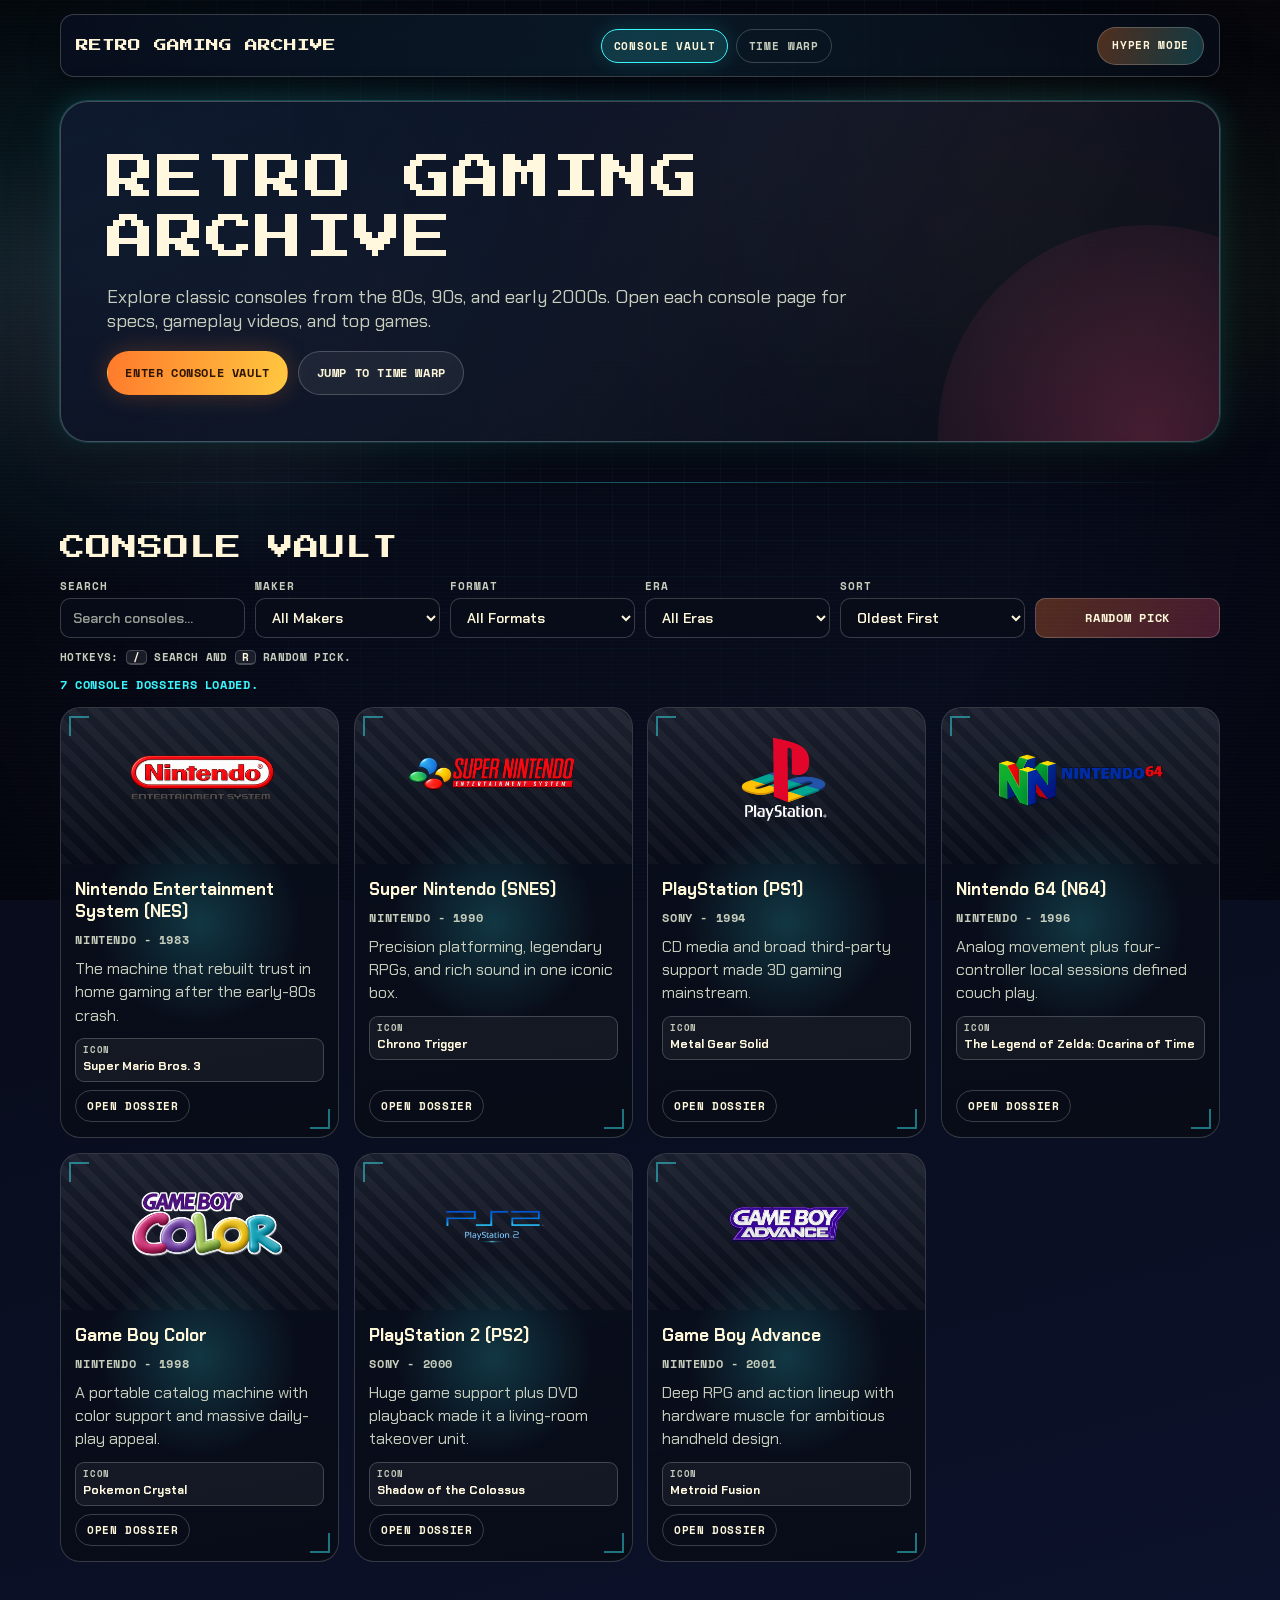
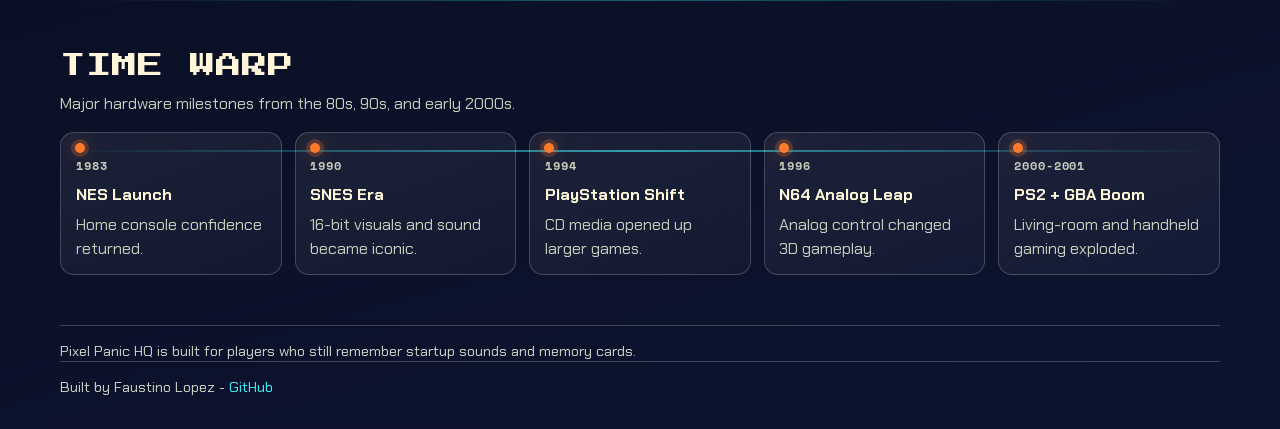
==== commit e4b0472a: "fixing wasted space" ====
--- a/index.html
+++ b/index.html
@@ -91,7 +91,7 @@
 
       <div class="vault-grid" id="gameGrid">
         <article class="console-card" data-title="Nintendo Entertainment System NES" data-maker="nintendo" data-format="cartridge" data-era="1980s" data-year="1983" data-tags="8-bit platformer action metroidvania cartridge">
-          <img src="docs/images/NES ing.png" alt="Nintendo Entertainment System home console from 1983">
+          <img src="images/NES ing.png" alt="Nintendo Entertainment System home console from 1983" loading="lazy" decoding="async">
           <div class="card-body">
             <h3>Nintendo Entertainment System (NES)</h3>
             <p class="card-sub">Nintendo - 1983</p>
@@ -104,7 +104,7 @@
         </article>
 
         <article class="console-card" data-title="Super Nintendo SNES" data-maker="nintendo" data-format="cartridge" data-era="1990s" data-year="1990" data-tags="16-bit mode 7 rpg platformer cartridge">
-          <img src="docs/images/SNES img.png" alt="Super Nintendo Entertainment System 16-bit console">
+          <img src="images/SNES img.png" alt="Super Nintendo Entertainment System 16-bit console" loading="lazy" decoding="async">
           <div class="card-body">
             <h3>Super Nintendo (SNES)</h3>
             <p class="card-sub">Nintendo - 1990</p>
@@ -117,7 +117,7 @@
         </article>
 
         <article class="console-card" data-title="PlayStation PS1" data-maker="sony" data-format="optical" data-era="1990s" data-year="1994" data-tags="cd 3d rpg survival horror polygon memory card">
-          <img src="docs/images/PS1 Img (2).png" alt="Original Sony PlayStation console from 1994">
+          <img src="images/PS1 Img (2).png" alt="Original Sony PlayStation console from 1994" loading="lazy" decoding="async">
           <div class="card-body">
             <h3>PlayStation (PS1)</h3>
             <p class="card-sub">Sony - 1994</p>
@@ -130,7 +130,7 @@
         </article>
 
         <article class="console-card" data-title="Nintendo 64 N64" data-maker="nintendo" data-format="cartridge" data-era="1990s" data-year="1996" data-tags="3d analog multiplayer shooter platformer cartridge rumble">
-          <img src="docs/images/N64 img.png" alt="Nintendo 64 console known for analog control and local multiplayer">
+          <img src="images/N64 img.png" alt="Nintendo 64 console known for analog control and local multiplayer" loading="lazy" decoding="async">
           <div class="card-body">
             <h3>Nintendo 64 (N64)</h3>
             <p class="card-sub">Nintendo - 1996</p>
@@ -143,7 +143,7 @@
         </article>
 
         <article class="console-card" data-title="Game Boy Color" data-maker="nintendo" data-format="hybrid" data-era="1990s" data-year="1998" data-tags="handheld portable pokemon color cartridge">
-          <img src="docs/images/GameBoy Color img.png" alt="Nintendo Game Boy Color handheld console">
+          <img src="images/GameBoy Color img.png" alt="Nintendo Game Boy Color handheld console" loading="lazy" decoding="async">
           <div class="card-body">
             <h3>Game Boy Color</h3>
             <p class="card-sub">Nintendo - 1998</p>
@@ -156,7 +156,7 @@
         </article>
 
         <article class="console-card" data-title="PlayStation 2 PS2" data-maker="sony" data-format="optical" data-era="2000s" data-year="2000" data-tags="dvd open world action rpg sports">
-          <img src="docs/images/PS2 img.png" alt="Sony PlayStation 2 console released in 2000">
+          <img src="images/PS2 img.png" alt="Sony PlayStation 2 console released in 2000" loading="lazy" decoding="async">
           <div class="card-body">
             <h3>PlayStation 2 (PS2)</h3>
             <p class="card-sub">Sony - 2000</p>
@@ -169,7 +169,7 @@
         </article>
 
         <article class="console-card" data-title="Game Boy Advance" data-maker="nintendo" data-format="hybrid" data-era="2000s" data-year="2001" data-tags="handheld 32-bit rpg tactics action portability">
-          <img src="docs/images/GameBoy Advance.png" alt="Nintendo Game Boy Advance handheld console released in 2001">
+          <img src="images/GameBoy Advance.png" alt="Nintendo Game Boy Advance handheld console released in 2001" loading="lazy" decoding="async">
           <div class="card-body">
             <h3>Game Boy Advance</h3>
             <p class="card-sub">Nintendo - 2001</p>
--- a/styles.css
+++ b/styles.css
@@ -45,18 +45,8 @@
     radial-gradient(58rem 32rem at 50% 118%, rgba(201, 255, 75, 0.14), transparent 62%),
     linear-gradient(165deg, var(--bg-core), var(--bg-deep));
   background-size: 130% 130%, 130% 130%, 140% 140%, auto;
-  animation: ambientShift 18s ease-in-out infinite alternate;
+  animation: none;
   overflow-x: hidden;
-}
-
-@keyframes ambientShift {
-  0% {
-    background-position: 0% 0%, 0% 0%, 0% 0%, 0 0;
-  }
-
-  100% {
-    background-position: 10% -6%, -8% 8%, 6% -8%, 0 0;
-  }
 }
 
 body::before {
@@ -71,7 +61,7 @@
     transparent 1px,
     transparent 4px
   );
-  mix-blend-mode: soft-light;
+  mix-blend-mode: normal;
   opacity: 0.35;
   z-index: 0;
 }
@@ -106,17 +96,7 @@
   background:
     radial-gradient(28rem 18rem at 15% 35%, rgba(255, 79, 130, 0.16), transparent 72%),
     radial-gradient(34rem 22rem at 82% 28%, rgba(201, 255, 75, 0.13), transparent 70%);
-  animation: glowDrift 20s ease-in-out infinite alternate;
-}
-
-@keyframes glowDrift {
-  0% {
-    transform: translate3d(0, 0, 0) scale(1);
-  }
-
-  100% {
-    transform: translate3d(-1.8%, 1.5%, 0) scale(1.04);
-  }
+  animation: none;
 }
 
 a {
@@ -148,7 +128,6 @@
   border: 1px solid var(--line);
   border-radius: 14px;
   background: linear-gradient(120deg, rgba(8, 14, 30, 0.93), rgba(7, 12, 23, 0.78));
-  backdrop-filter: blur(10px);
   box-shadow: 0 10px 30px rgba(0, 0, 0, 0.35);
   overflow: hidden;
 }
@@ -159,14 +138,8 @@
   inset: 0;
   pointer-events: none;
   background: linear-gradient(90deg, transparent, rgba(57, 247, 255, 0.15), transparent);
-  transform: translateX(-65%);
-  animation: navSweep 5.8s linear infinite;
-}
-
-@keyframes navSweep {
-  100% {
-    transform: translateX(65%);
-  }
+  transform: translateX(0);
+  opacity: 0.35;
 }
 
 .brand {
@@ -175,14 +148,6 @@
   gap: 0.34rem;
   position: relative;
   z-index: 1;
-}
-
-.brand-kicker {
-  margin: 0;
-  color: var(--neon-cyan);
-  font: 700 0.61rem/1 "Space Mono", monospace;
-  letter-spacing: 0.18em;
-  text-transform: uppercase;
 }
 
 .brand-title {
@@ -280,14 +245,6 @@
   opacity: 0.4;
 }
 
-.eyebrow {
-  margin: 0;
-  color: var(--neon-lime);
-  font: 700 0.72rem/1 "Space Mono", monospace;
-  letter-spacing: 0.16em;
-  text-transform: uppercase;
-}
-
 .hero-shell h1 {
   margin: 0;
   max-width: 15ch;
@@ -354,6 +311,8 @@
 .section-block {
   padding: 2.4rem 0;
   position: relative;
+  content-visibility: auto;
+  contain-intrinsic-size: 1px 900px;
 }
 
 .section-block::before {
@@ -495,8 +454,8 @@
     linear-gradient(170deg, var(--bg-panel), rgba(8, 12, 22, 0.9));
   transform: perspective(900px) rotateX(var(--tilt-x)) rotateY(var(--tilt-y));
   transform-style: preserve-3d;
-  will-change: transform;
   transition: transform 180ms ease, border-color 180ms ease, box-shadow 180ms ease;
+  contain: layout paint;
 }
 
 .console-card::before,
@@ -525,13 +484,15 @@
 }
 
 .console-card:hover {
+  will-change: transform;
   border-color: var(--neon-cyan);
   box-shadow: 0 18px 38px rgba(0, 0, 0, 0.48), 0 0 26px rgba(57, 247, 255, 0.18);
 }
 
 .console-card img {
   width: 100%;
-  height: 170px;
+  height: auto;
+  aspect-ratio: 16 / 9;
   object-fit: contain;
   padding: 0.8rem;
   background:
@@ -851,6 +812,12 @@
   gap: 0.55rem;
 }
 
+@media (min-width: 1200px) {
+  .game-art-grid {
+    grid-template-columns: repeat(4, minmax(0, 1fr));
+  }
+}
+
 .game-art-card {
   border: 1px solid var(--line);
   border-radius: 10px;
@@ -954,6 +921,13 @@
   display: grid;
   grid-template-columns: repeat(2, minmax(0, 1fr));
   gap: 0.8rem;
+  align-items: start;
+}
+
+.console-side-stack {
+  display: grid;
+  gap: 0.8rem;
+  align-content: start;
 }
 
 .console-panel {
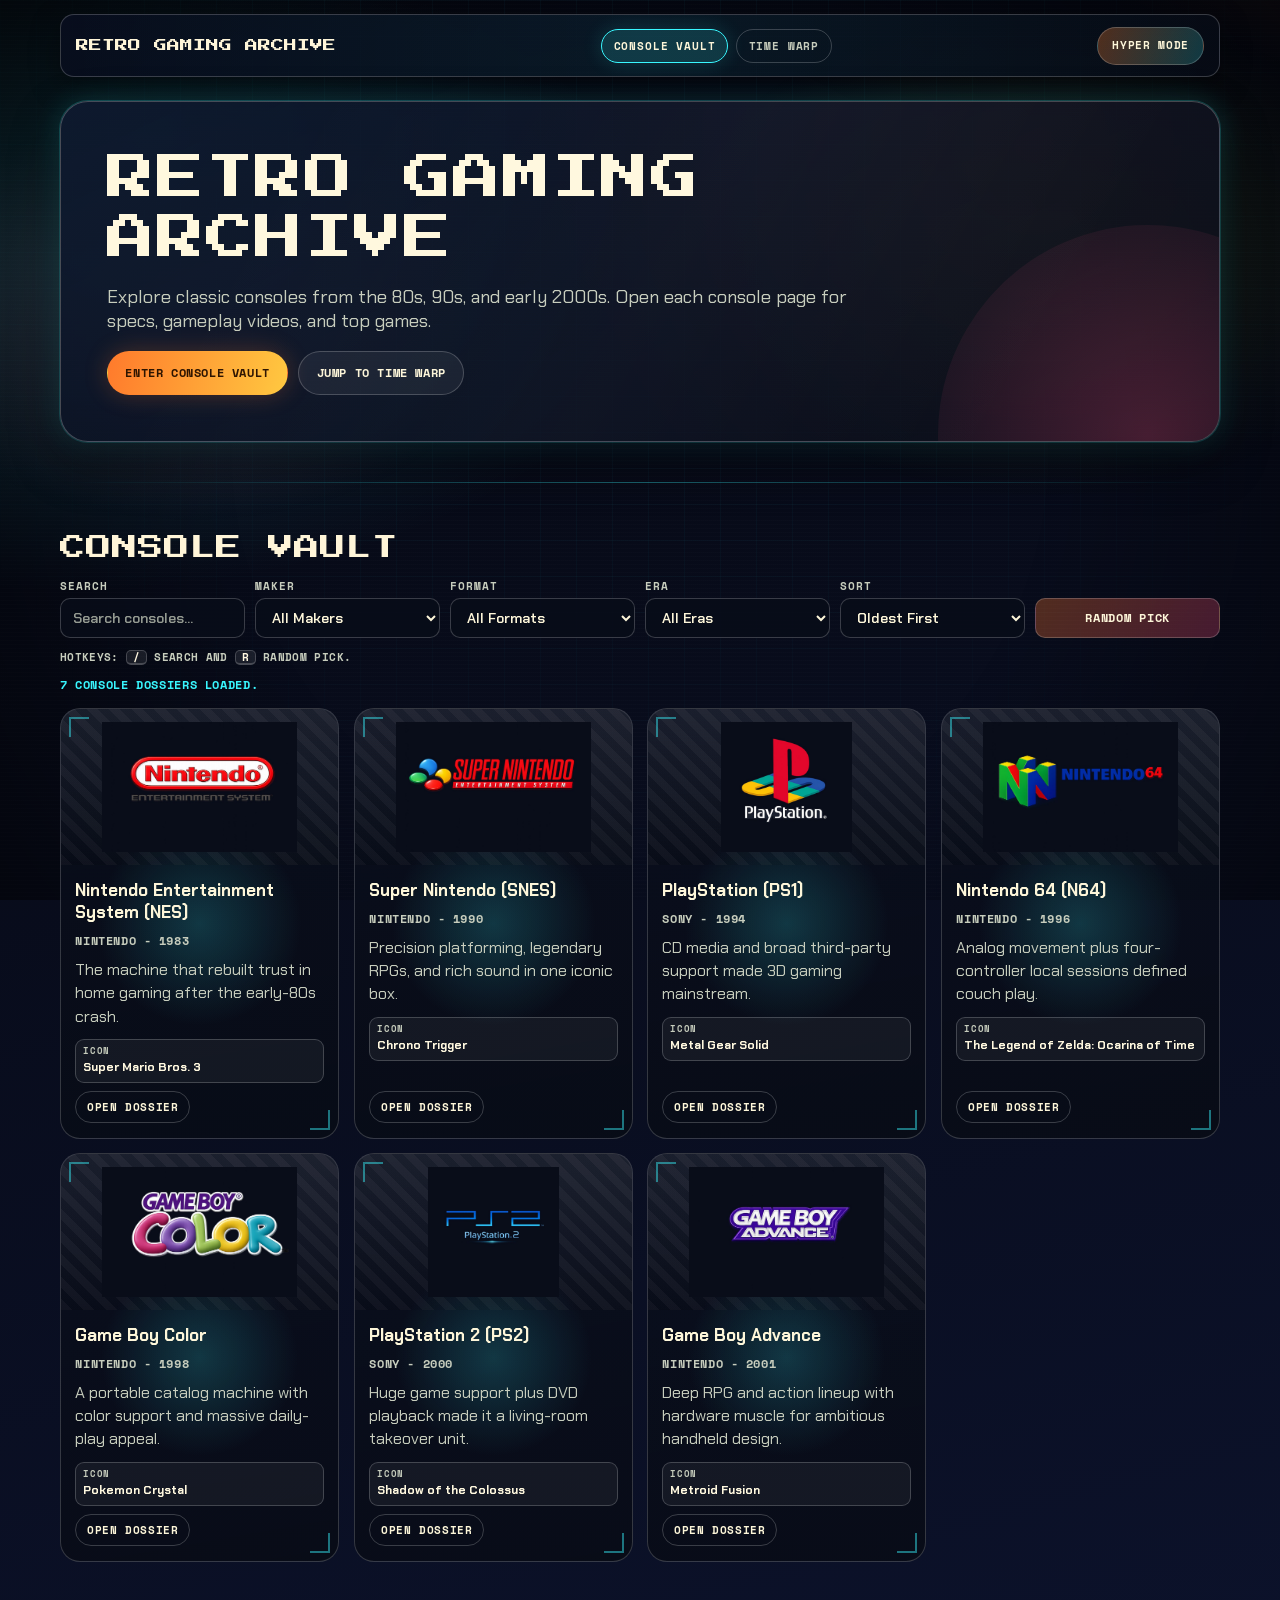
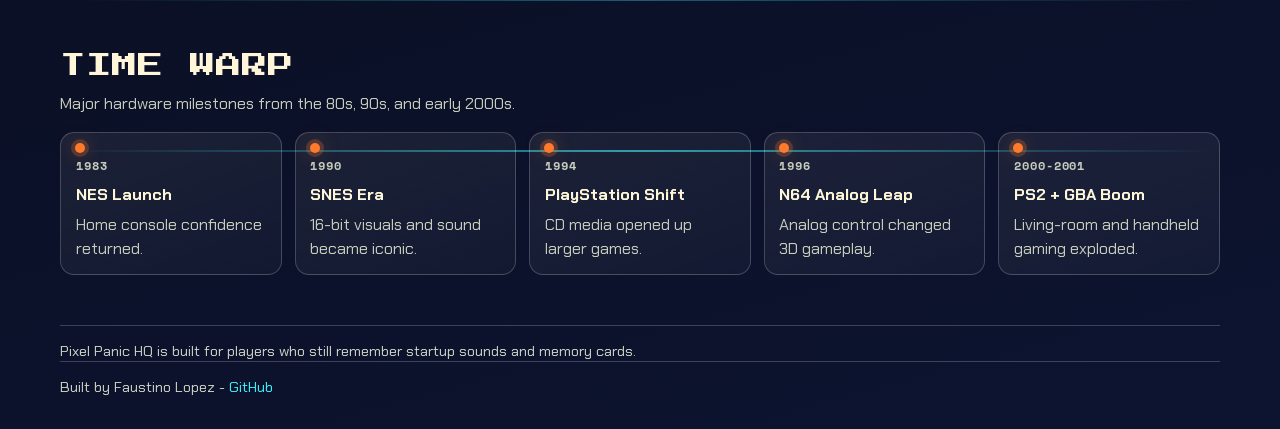
==== commit 1f55bede: "loading speed" ====
--- a/index.html
+++ b/index.html
@@ -1,8 +1,10 @@
-﻿<!doctype html>
+<!doctype html>
 <html lang="en">
 <head>
   <meta charset="utf-8" />
   <meta name="viewport" content="width=device-width,initial-scale=1" />
+  
+  <style>html,body{margin:0;min-height:100%;background:#05070f;color:#fdf6d9;}</style>
   <title>Pixel Panic HQ | Retro Gaming Command Center</title>
   <link rel="preconnect" href="https://fonts.googleapis.com">
   <link rel="preconnect" href="https://fonts.gstatic.com" crossorigin>
@@ -91,7 +93,7 @@
 
       <div class="vault-grid" id="gameGrid">
         <article class="console-card" data-title="Nintendo Entertainment System NES" data-maker="nintendo" data-format="cartridge" data-era="1980s" data-year="1983" data-tags="8-bit platformer action metroidvania cartridge">
-          <img src="images/NES ing.png" alt="Nintendo Entertainment System home console from 1983" loading="lazy" decoding="async">
+          <img src="images/optimized/nes.jpg" alt="Nintendo Entertainment System home console from 1983" loading="lazy" decoding="async">
           <div class="card-body">
             <h3>Nintendo Entertainment System (NES)</h3>
             <p class="card-sub">Nintendo - 1983</p>
@@ -104,7 +106,7 @@
         </article>
 
         <article class="console-card" data-title="Super Nintendo SNES" data-maker="nintendo" data-format="cartridge" data-era="1990s" data-year="1990" data-tags="16-bit mode 7 rpg platformer cartridge">
-          <img src="images/SNES img.png" alt="Super Nintendo Entertainment System 16-bit console" loading="lazy" decoding="async">
+          <img src="images/optimized/snes.jpg" alt="Super Nintendo Entertainment System 16-bit console" loading="lazy" decoding="async">
           <div class="card-body">
             <h3>Super Nintendo (SNES)</h3>
             <p class="card-sub">Nintendo - 1990</p>
@@ -117,7 +119,7 @@
         </article>
 
         <article class="console-card" data-title="PlayStation PS1" data-maker="sony" data-format="optical" data-era="1990s" data-year="1994" data-tags="cd 3d rpg survival horror polygon memory card">
-          <img src="images/PS1 Img (2).png" alt="Original Sony PlayStation console from 1994" loading="lazy" decoding="async">
+          <img src="images/optimized/ps1.jpg" alt="Original Sony PlayStation console from 1994" loading="lazy" decoding="async">
           <div class="card-body">
             <h3>PlayStation (PS1)</h3>
             <p class="card-sub">Sony - 1994</p>
@@ -130,7 +132,7 @@
         </article>
 
         <article class="console-card" data-title="Nintendo 64 N64" data-maker="nintendo" data-format="cartridge" data-era="1990s" data-year="1996" data-tags="3d analog multiplayer shooter platformer cartridge rumble">
-          <img src="images/N64 img.png" alt="Nintendo 64 console known for analog control and local multiplayer" loading="lazy" decoding="async">
+          <img src="images/optimized/n64.jpg" alt="Nintendo 64 console known for analog control and local multiplayer" loading="lazy" decoding="async">
           <div class="card-body">
             <h3>Nintendo 64 (N64)</h3>
             <p class="card-sub">Nintendo - 1996</p>
@@ -143,7 +145,7 @@
         </article>
 
         <article class="console-card" data-title="Game Boy Color" data-maker="nintendo" data-format="hybrid" data-era="1990s" data-year="1998" data-tags="handheld portable pokemon color cartridge">
-          <img src="images/GameBoy Color img.png" alt="Nintendo Game Boy Color handheld console" loading="lazy" decoding="async">
+          <img src="images/optimized/gameboy-color.jpg" alt="Nintendo Game Boy Color handheld console" loading="lazy" decoding="async">
           <div class="card-body">
             <h3>Game Boy Color</h3>
             <p class="card-sub">Nintendo - 1998</p>
@@ -156,7 +158,7 @@
         </article>
 
         <article class="console-card" data-title="PlayStation 2 PS2" data-maker="sony" data-format="optical" data-era="2000s" data-year="2000" data-tags="dvd open world action rpg sports">
-          <img src="images/PS2 img.png" alt="Sony PlayStation 2 console released in 2000" loading="lazy" decoding="async">
+          <img src="images/optimized/ps2.jpg" alt="Sony PlayStation 2 console released in 2000" loading="lazy" decoding="async">
           <div class="card-body">
             <h3>PlayStation 2 (PS2)</h3>
             <p class="card-sub">Sony - 2000</p>
@@ -169,7 +171,7 @@
         </article>
 
         <article class="console-card" data-title="Game Boy Advance" data-maker="nintendo" data-format="hybrid" data-era="2000s" data-year="2001" data-tags="handheld 32-bit rpg tactics action portability">
-          <img src="images/GameBoy Advance.png" alt="Nintendo Game Boy Advance handheld console released in 2001" loading="lazy" decoding="async">
+          <img src="images/optimized/gameboy-advance.jpg" alt="Nintendo Game Boy Advance handheld console released in 2001" loading="lazy" decoding="async">
           <div class="card-body">
             <h3>Game Boy Advance</h3>
             <p class="card-sub">Nintendo - 2001</p>
--- a/styles.css
+++ b/styles.css
@@ -33,6 +33,7 @@
 
 html {
   scroll-behavior: smooth;
+  background: #05070f;
 }
 
 body {
@@ -311,8 +312,6 @@
 .section-block {
   padding: 2.4rem 0;
   position: relative;
-  content-visibility: auto;
-  contain-intrinsic-size: 1px 900px;
 }
 
 .section-block::before {
@@ -439,10 +438,6 @@
 }
 
 .console-card {
-  --tilt-x: 0deg;
-  --tilt-y: 0deg;
-  --spot-x: 50%;
-  --spot-y: 50%;
   position: relative;
   display: flex;
   flex-direction: column;
@@ -450,11 +445,9 @@
   border-radius: calc(var(--radius) + 2px);
   overflow: hidden;
   background:
-    radial-gradient(circle at var(--spot-x) var(--spot-y), rgba(57, 247, 255, 0.18), transparent 40%),
+    radial-gradient(circle at 50% 50%, rgba(57, 247, 255, 0.18), transparent 40%),
     linear-gradient(170deg, var(--bg-panel), rgba(8, 12, 22, 0.9));
-  transform: perspective(900px) rotateX(var(--tilt-x)) rotateY(var(--tilt-y));
-  transform-style: preserve-3d;
-  transition: transform 180ms ease, border-color 180ms ease, box-shadow 180ms ease;
+  transition: transform 160ms ease, border-color 160ms ease, box-shadow 160ms ease;
   contain: layout paint;
 }
 
@@ -484,7 +477,7 @@
 }
 
 .console-card:hover {
-  will-change: transform;
+  transform: translateY(-2px);
   border-color: var(--neon-cyan);
   box-shadow: 0 18px 38px rgba(0, 0, 0, 0.48), 0 0 26px rgba(57, 247, 255, 0.18);
 }
@@ -589,15 +582,15 @@
 
 @keyframes spotlightPulse {
   0% {
-    transform: perspective(900px) rotateX(0deg) rotateY(0deg) scale(1);
+    transform: scale(1);
   }
 
   50% {
-    transform: perspective(900px) rotateX(0deg) rotateY(0deg) scale(1.02);
+    transform: scale(1.02);
   }
 
   100% {
-    transform: perspective(900px) rotateX(0deg) rotateY(0deg) scale(1);
+    transform: scale(1);
   }
 }
 
@@ -702,14 +695,8 @@
    Reveal Motion
    ========================= */
 [data-reveal] {
-  opacity: 0;
-  transform: translateY(16px) scale(0.99);
-  transition: opacity 500ms ease, transform 500ms ease;
-}
-
-[data-reveal].in-view {
   opacity: 1;
-  transform: translateY(0) scale(1);
+  transform: none;
 }
 
 /* =========================
